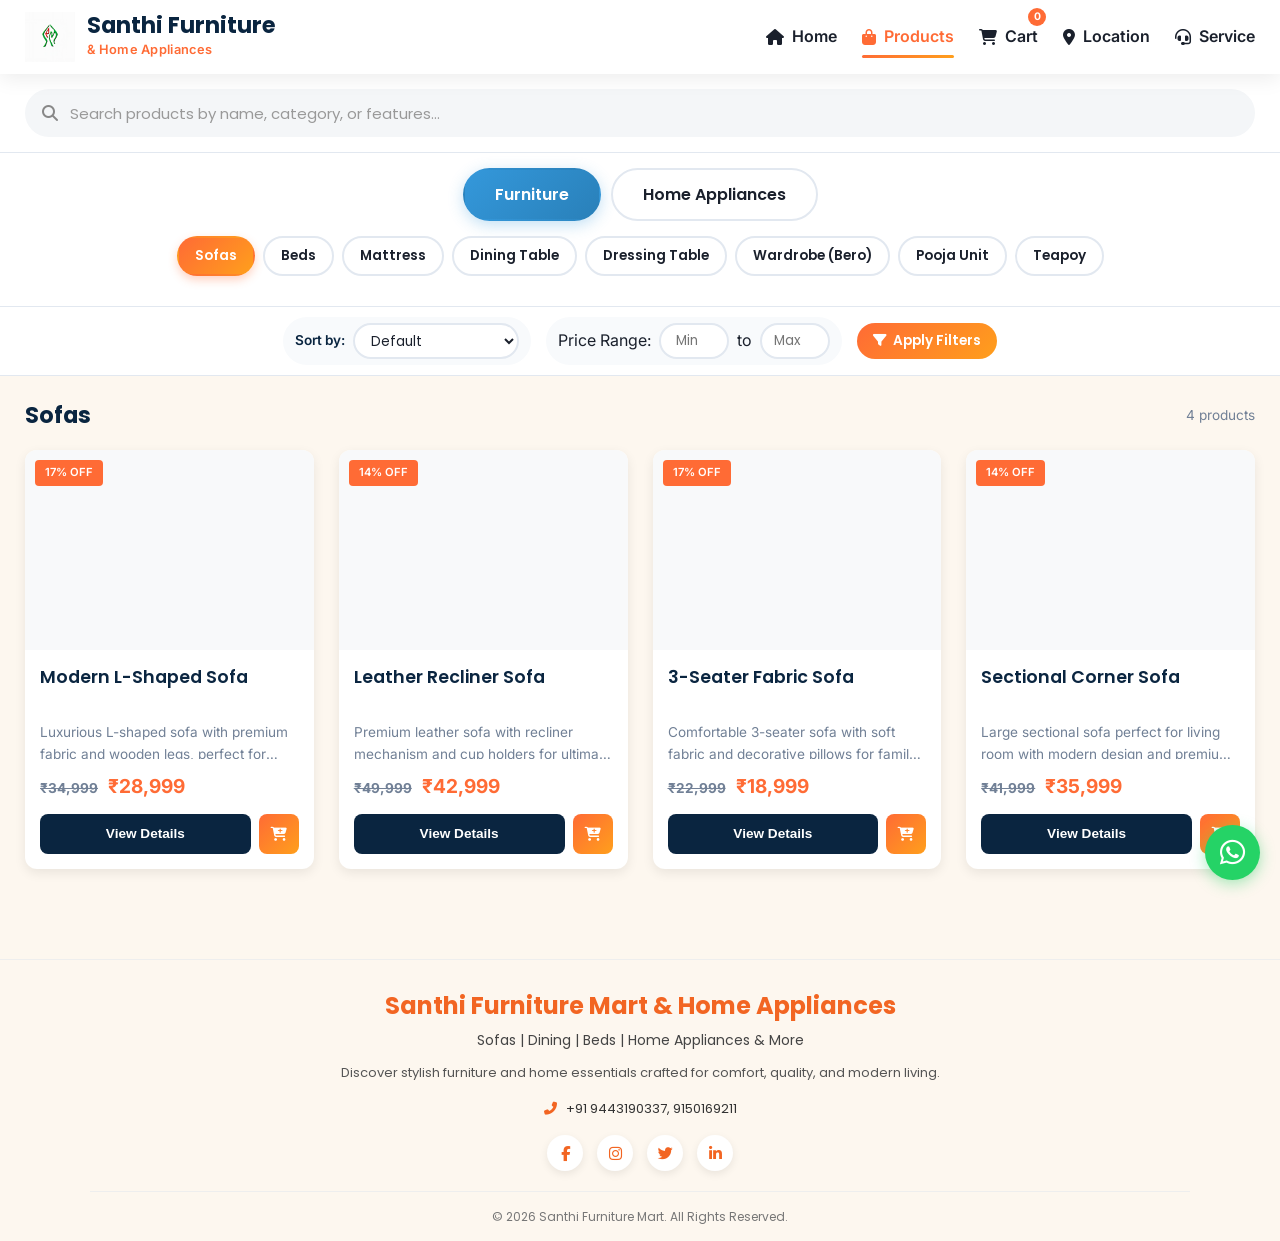
==== products.html @ c364180c "Update products.html" ====
<!DOCTYPE html>
<html lang="en">
<head>
    <meta charset="UTF-8">
    <meta name="viewport" content="width=device-width, initial-scale=1.0">
    <title>Santhi Furniture Mart & Home Appliances | Products</title>
    <link rel="stylesheet" href="https://cdnjs.cloudflare.com/ajax/libs/font-awesome/6.4.0/css/all.min.css">
    <link href="https://fonts.googleapis.com/css2?family=Poppins:wght@300;400;500;600;700;800;900&family=Inter:wght@300;400;500;600;700&display=swap" rel="stylesheet">
    <style>
        /* ===== CSS VARIABLES ===== */
        :root {
            --primary: #0a2540;
            --primary-light: #1a3a5f;
            --secondary: #ff6b35;
            --secondary-light: #ff9f1c;
            --accent: #2ecc71;
            --light: #f8fafc;
            --dark: #1a202c;
            --gray: #718096;
            --light-gray: #e2e8f0;
            --white: #ffffff;
            --shadow: 0 4px 12px rgba(0, 0, 0, 0.08);
            --shadow-lg: 0 10px 30px rgba(0, 0, 0, 0.12);
            --shadow-hover: 0 15px 35px rgba(0, 0, 0, 0.15);
            --transition: all 0.3s cubic-bezier(0.25, 0.46, 0.45, 0.94);
            --radius: 12px;
            --radius-lg: 16px;
            --gradient: linear-gradient(135deg, var(--primary) 0%, var(--primary-light) 100%);
            --gradient-secondary: linear-gradient(135deg, var(--secondary) 0%, var(--secondary-light) 100%);
            --gradient-blue: linear-gradient(135deg, #3498db 0%, #2980b9 100%);
        }

        /* ===== RESET & BASE STYLES ===== */
        * {
            margin: 0;
            padding: 0;
            box-sizing: border-box;
        }

        html {
            scroll-behavior: smooth;
        }

        body {
            font-family: 'Inter', sans-serif;
            color: var(--dark);
            line-height: 1.6;
            background-color: #fdf7ef;
            overflow-x: hidden;
        }

        h1, h2, h3, h4, h5, h6 {
            font-family: 'Poppins', sans-serif;
            font-weight: 700;
            line-height: 1.3;
        }

        a {
            text-decoration: none;
            color: inherit;
        }

        ul {
            list-style: none;
        }

        img {
            max-width: 100%;
            height: auto;
            display: block;
        }

        .container {
            width: 100%;
            max-width: 1280px;
            margin: 0 auto;
            padding: 0 15px;
        }

        .btn {
            display: inline-flex;
            align-items: center;
            justify-content: center;
            gap: 8px;
            padding: 12px 24px;
            border-radius: 50px;
            font-weight: 600;
            font-size: 0.9rem;
            transition: var(--transition);
            cursor: pointer;
            border: none;
            font-family: 'Poppins', sans-serif;
        }

        .btn-primary {
            background: var(--gradient-secondary);
            color: white;
            box-shadow: 0 4px 15px rgba(255, 107, 53, 0.3);
        }

        .btn-primary:hover {
            transform: translateY(-3px);
            box-shadow: 0 8px 20px rgba(255, 107, 53, 0.4);
        }

        .btn-small {
            padding: 8px 16px;
            font-size: 0.85rem;
        }

        /* ===== HEADER & NAVIGATION ===== */
        header {
            background: var(--white);
            box-shadow: 0 4px 20px rgba(0, 0, 0, 0.08);
            position: sticky;
            top: 0;
            z-index: 1000;
            padding: 12px 0;
        }

        .header-container {
            display: flex;
            align-items: center;
            justify-content: space-between;
        }

        /* Logo & Brand - Larger Size */
        .logo-container {
            display: flex;
            align-items: center;
            gap: 12px;
        }

        .logo-img {
            width: 50px;
            height: 50px;
            object-fit: contain;
        }

        .brand-text h1 {
            font-size: 1.4rem;
            color: var(--primary);
            margin-bottom: 2px;
            line-height: 1.1;
        }

        .brand-text p {
            font-size: 0.8rem;
            color: var(--secondary);
            font-weight: 600;
            letter-spacing: 0.3px;
        }

        /* Desktop Navigation */
        .desktop-nav {
            display: flex;
            align-items: center;
            gap: 30px;  /* Increased gap for desktop */
            width: 100%;
        }

        .nav-links {
            display: flex;
            gap: 25px;  /* Increased gap */
            margin-left: auto; /* Push nav to the right */
        }

        .nav-links a {
            font-weight: 600;
            font-size: 1rem;  /* Slightly larger */
            color: var(--dark);
            padding: 8px 0;
            position: relative;
            transition: var(--transition);
            display: flex;
            align-items: center;
            gap: 8px;
            white-space: nowrap;
        }

        .nav-links a:hover {
            color: var(--secondary);
        }

        .nav-links a.active {
            color: var(--secondary);
        }

        .nav-links a.active::after {
            content: '';
            position: absolute;
            bottom: 0;
            left: 0;
            width: 100%;
            height: 3px;
            background: var(--gradient-secondary);
            border-radius: 3px;
        }

        .cart-icon {
            position: relative;
            font-size: 1.2rem;
            color: var(--primary);
        }

        .cart-count {
            position: absolute;
            top: -8px;
            right: -8px;
            background: var(--secondary);
            color: white;
            font-size: 0.65rem;
            font-weight: 700;
            width: 18px;
            height: 18px;
            border-radius: 50%;
            display: flex;
            align-items: center;
            justify-content: center;
        }

        /* Mobile Navigation */
        .mobile-nav {
            display: none;
            align-items: center;
            justify-content: space-between;
            width: 100%;
        }

        .mobile-nav-right {
            display: flex;
            align-items: center;
            gap: 15px;
        }

        .mobile-menu-btn {
            background: none;
            border: none;
            font-size: 1.3rem;
            color: var(--primary);
            cursor: pointer;
            padding: 6px;
            border-radius: 8px;
            transition: var(--transition);
        }

        .mobile-menu-btn:hover {
            background: rgba(10, 37, 64, 0.05);
        }

        .mobile-nav-links {
            position: fixed;
            top: 0;
            right: -100%;
            width: 85%;
            max-width: 320px;
            height: 100vh;
            background: var(--white);
            padding: 20px 15px;
            box-shadow: -5px 0 30px rgba(0, 0, 0, 0.1);
            z-index: 1001;
            transition: var(--transition);
            overflow-y: auto;
            display: flex;
            flex-direction: column;
        }

        .mobile-nav-links.active {
            right: 0;
        }

        .mobile-nav-header {
            display: flex;
            align-items: center;
            justify-content: space-between;
            margin-bottom: 20px;
            padding-bottom: 15px;
            border-bottom: 1px solid var(--light-gray);
        }

        .mobile-nav-header .logo-container {
            gap: 8px;
        }

        .mobile-nav-header .logo-img {
            width: 45px;
            height: 45px;
        }

        .mobile-nav-header .brand-text h1 {
            font-size: 1.2rem;
        }

        .close-menu-btn {
            background: none;
            border: none;
            font-size: 1.6rem;
            color: var(--gray);
            cursor: pointer;
            padding: 5px;
        }

        .mobile-nav-links ul {
            display: flex;
            flex-direction: column;
            gap: 4px;
        }

        .mobile-nav-links ul li a {
            display: flex;
            align-items: center;
            gap: 10px;
            padding: 12px 14px;
            border-radius: 10px;
            font-weight: 600;
            color: var(--dark);
            transition: var(--transition);
        }

        .mobile-nav-links ul li a:hover,
        .mobile-nav-links ul li a.active {
            background: rgba(255, 107, 53, 0.1);
            color: var(--secondary);
        }

        .mobile-nav-links ul li a i {
            font-size: 1.1rem;
            width: 22px;
        }

        .mobile-cart-count {
            background: var(--secondary);
            color: white;
            font-size: 0.7rem;
            font-weight: 700;
            padding: 2px 6px;
            border-radius: 8px;
            margin-left: auto;
        }

        /* ===== SEARCH BAR SECTION ===== */
        .search-section {
            background: white;
            padding: 15px 0;
            border-bottom: 1px solid var(--light-gray);
        }

        .search-container {
            display: flex;
            flex-direction: column;
            gap: 15px;
        }

        .search-bar {
            display: flex;
            align-items: center;
            background: #f4f6f8;
            border-radius: 50px;
            padding: 0 15px;
            height: 48px;
            border: 2px solid transparent;
            transition: var(--transition);
            position: relative;
        }

        .search-bar:focus-within {
            background: #ffffff;
            border-color: #ff6b35;
            box-shadow: 0 0 0 4px rgba(255,107,53,0.08);
        }

        .search-bar i {
            color: #888;
            font-size: 16px;
            margin-right: 12px;
        }

        .search-bar input {
            border: none;
            outline: none;
            background: transparent;
            width: 100%;
            font-size: 15px;
            font-family: 'Poppins', sans-serif;
            color: var(--dark);
        }

        .search-bar input::placeholder {
            color: #999;
        }

        /* ===== CATEGORY FILTER ===== */
        .category-filter {
            padding: 15px 0;
            background: white;
            border-bottom: 1px solid var(--light-gray);
        }

        .main-category-buttons {
            display: flex;
            justify-content: center;
            gap: 10px;
            flex-wrap: wrap;
            margin-bottom: 15px;
        }

        .main-category-btn {
            padding: 12px 30px;
            border: 2px solid var(--light-gray);
            background: white;
            border-radius: 50px;
            font-weight: 600;
            color: var(--dark);
            cursor: pointer;
            transition: var(--transition);
            font-family: 'Poppins', sans-serif;
            font-size: 1rem;
        }

        .main-category-btn:hover {
            border-color: var(--secondary);
            color: var(--secondary);
        }

        .main-category-btn.active {
            background: var(--gradient-blue);
            border-color: transparent;
            color: white;
            box-shadow: 0 4px 15px rgba(52, 152, 219, 0.3);
        }

        .subcategory-buttons {
            display: flex;
            justify-content: center;
            gap: 8px;
            flex-wrap: wrap;
            margin-bottom: 15px;
        }

        .subcategory-btn {
            padding: 8px 16px;
            border: 2px solid var(--light-gray);
            background: white;
            border-radius: 50px;
            font-weight: 600;
            color: var(--dark);
            cursor: pointer;
            transition: var(--transition);
            font-family: 'Poppins', sans-serif;
            font-size: 0.85rem;
        }

        .subcategory-btn:hover {
            border-color: var(--secondary);
            color: var(--secondary);
        }

        .subcategory-btn.active {
            background: var(--gradient-secondary);
            border-color: transparent;
            color: white;
            box-shadow: 0 4px 10px rgba(255, 107, 53, 0.3);
        }

        /* ===== FILTERS SECTION ===== */
        .filters-section {
            background: white;
            padding: 10px 0;
            border-bottom: 1px solid var(--light-gray);
        }

        .filters-container {
            display: flex;
            flex-direction: column;
            gap: 10px;
        }

        .filters-row {
            display: flex;
            gap: 15px;
            align-items: center;
            justify-content: center;
            flex-wrap: wrap;
        }

        .filter-group {
            display: flex;
            align-items: center;
            gap: 8px;
            padding: 6px 12px;
            background: #f8fafc;
            border-radius: 50px;
        }

        .filter-group label {
            font-size: 0.85rem;
            font-weight: 600;
            color: var(--primary);
            white-space: nowrap;
        }

        .filter-select {
            padding: 6px 12px;
            border: 2px solid var(--light-gray);
            border-radius: 50px;
            background: white;
            font-family: 'Poppins', sans-serif;
            font-size: 0.85rem;
            color: var(--dark);
            cursor: pointer;
            transition: var(--transition);
            outline: none;
            min-width: 120px;
            height: 36px;
        }

        .filter-select:focus {
            border-color: var(--secondary);
        }

        .price-filter {
            display: flex;
            align-items: center;
            gap: 8px;
            padding: 6px 12px;
            background: #f8fafc;
            border-radius: 50px;
        }

        .price-input {
            width: 70px;
            padding: 6px 10px;
            border: 2px solid var(--light-gray);
            border-radius: 50px;
            font-family: 'Poppins', sans-serif;
            font-size: 0.85rem;
            text-align: center;
            transition: var(--transition);
            height: 36px;
        }

        .price-input:focus {
            border-color: var(--secondary);
            outline: none;
        }

        .filter-btn {
            padding: 8px 16px;
            background: var(--gradient-secondary);
            color: white;
            border: none;
            border-radius: 50px;
            font-weight: 600;
            cursor: pointer;
            transition: var(--transition);
            font-family: 'Poppins', sans-serif;
            font-size: 0.85rem;
            min-width: 110px;
            height: 36px;
            display: flex;
            align-items: center;
            justify-content: center;
            gap: 6px;
        }

        .filter-btn:hover {
            transform: translateY(-2px);
            box-shadow: 0 4px 10px rgba(255, 107, 53, 0.3);
        }

        /* ===== PRODUCTS GRID ===== */
        .products-section {
            padding: 25px 0 50px;
            min-height: 500px;
        }

        .products-header {
            display: flex;
            justify-content: space-between;
            align-items: center;
            margin-bottom: 20px;
            flex-wrap: wrap;
            gap: 15px;
        }

        .products-header h2 {
            font-size: 1.4rem;
            color: var(--primary);
            margin: 0;
        }

        .products-count {
            color: var(--gray);
            font-size: 0.85rem;
        }

        .products-grid {
            display: grid;
            grid-template-columns: repeat(auto-fill, minmax(250px, 1fr));
            gap: 20px;
            margin-bottom: 40px;
        }

        .product-card {
            background: white;
            border-radius: var(--radius);
            overflow: hidden;
            box-shadow: var(--shadow);
            transition: var(--transition);
            height: 100%;
            display: flex;
            flex-direction: column;
            cursor: pointer;
        }

        .product-card:hover {
            transform: translateY(-5px);
            box-shadow: var(--shadow-hover);
        }

        .product-image {
            height: 180px;
            overflow: hidden;
            position: relative;
            background: #f8f9fa;
            display: flex;
            align-items: center;
            justify-content: center;
            padding: 15px;
        }

        .product-image img {
            width: 100%;
            height: 100%;
            object-fit: contain;
            transition: transform 0.3s ease;
        }

        .product-card:hover .product-image img {
            transform: scale(1.05);
        }

        .product-badge {
            position: absolute;
            top: 10px;
            left: 10px;
            background: var(--secondary);
            color: white;
            padding: 4px 10px;
            border-radius: 4px;
            font-size: 0.7rem;
            font-weight: 600;
            z-index: 1;
        }

        .product-content {
            padding: 15px;
            flex-grow: 1;
            display: flex;
            flex-direction: column;
        }

        .product-title {
            font-size: 1rem;
            font-weight: 600;
            color: var(--primary);
            margin-bottom: 8px;
            line-height: 1.4;
            height: 2.8em;
            overflow: hidden;
            display: -webkit-box;
            -webkit-line-clamp: 2;
            -webkit-box-orient: vertical;
        }

        .product-description {
            font-size: 0.85rem;
            color: var(--gray);
            margin-bottom: 12px;
            flex-grow: 1;
            height: 2.7em;
            overflow: hidden;
            display: -webkit-box;
            -webkit-line-clamp: 2;
            -webkit-box-orient: vertical;
        }

        .product-price {
            font-size: 1.1rem;
            font-weight: 700;
            color: var(--secondary);
            margin-bottom: 12px;
        }

        .product-price .original-price {
            font-size: 0.85rem;
            color: var(--gray);
            text-decoration: line-through;
            margin-right: 6px;
        }

        .product-actions {
            display: flex;
            gap: 8px;
            margin-top: auto;
        }

        .btn-view {
            flex: 1;
            background: var(--primary);
            color: white;
            border: none;
            padding: 8px;
            border-radius: 8px;
            font-weight: 600;
            cursor: pointer;
            transition: var(--transition);
            font-size: 0.85rem;
        }

        .btn-view:hover {
            background: var(--primary-light);
        }

        .btn-cart {
            width: 40px;
            height: 40px;
            background: var(--gradient-secondary);
            color: white;
            border: none;
            border-radius: 8px;
            cursor: pointer;
            transition: var(--transition);
            display: flex;
            align-items: center;
            justify-content: center;
            font-size: 0.9rem;
        }

        .btn-cart:hover {
            transform: scale(1.1);
        }

        /* ===== FULL PAGE MODALS ===== */
        .full-page-modal {
            display: none;
            position: fixed;
            top: 0;
            left: 0;
            width: 100%;
            height: 100%;
            background-color: white;
            z-index: 2000;
            overflow-y: auto;
            animation: slideIn 0.3s ease;
        }

        @keyframes slideIn {
            from { transform: translateY(100%); opacity: 0; }
            to { transform: translateY(0); opacity: 1; }
        }

        .modal-content {
            padding: 20px;
            max-width: 1200px;
            margin: 0 auto;
            position: relative;
        }

        .modal-close-btn {
            position: absolute;
            top: 20px;
            right: 20px;
            background: none;
            border: none;
            color: var(--gray);
            font-size: 2rem;
            cursor: pointer;
            transition: var(--transition);
            z-index: 100;
            width: 40px;
            height: 40px;
            display: flex;
            align-items: center;
            justify-content: center;
            border-radius: 50%;
        }

        .modal-close-btn:hover {
            background: rgba(0, 0, 0, 0.05);
            color: var(--dark);
        }

        /* Product Detail Full Page */
        .product-detail-full {
            display: flex;
            flex-direction: column;
            gap: 25px;
            padding-top: 40px;
        }

        @media (min-width: 768px) {
            .product-detail-full {
                flex-direction: row;
                padding-top: 20px;
            }
        }

        .product-detail-image {
            flex: 1;
            background: #f8f9fa;
            border-radius: var(--radius);
            overflow: hidden;
            display: flex;
            align-items: center;
            justify-content: center;
            padding: 25px;
            min-height: 350px;
        }

        .product-detail-image img {
            max-width: 100%;
            max-height: 400px;
            object-fit: contain;
        }

        .product-detail-info {
            flex: 1;
            padding: 20px;
        }

        .product-detail-title {
            font-size: 1.8rem;
            color: var(--primary);
            margin-bottom: 15px;
        }

        .product-detail-price {
            font-size: 1.6rem;
            color: var(--secondary);
            font-weight: 700;
            margin-bottom: 20px;
        }

        .product-detail-description {
            color: var(--gray);
            margin-bottom: 20px;
            line-height: 1.7;
            font-size: 1rem;
        }

        .product-specs {
            margin-bottom: 20px;
        }

        .product-specs h4 {
            font-size: 1.2rem;
            color: var(--primary);
            margin-bottom: 12px;
        }

        .spec-grid {
            display: grid;
            grid-template-columns: repeat(2, 1fr);
            gap: 12px;
        }

        .spec-item {
            display: flex;
            justify-content: space-between;
            padding: 10px 0;
            border-bottom: 1px solid var(--light-gray);
        }

        .spec-label {
            color: var(--gray);
            font-weight: 500;
            font-size: 0.9rem;
        }

        .spec-value {
            color: var(--dark);
            font-weight: 600;
            font-size: 0.9rem;
        }

        .product-features {
            margin-bottom: 20px;
        }

        .product-features h4 {
            font-size: 1.2rem;
            color: var(--primary);
            margin-bottom: 12px;
        }

        .product-features ul {
            list-style: none;
            padding-left: 0;
        }

        .product-features li {
            margin-bottom: 8px;
            padding-left: 22px;
            position: relative;
            color: var(--gray);
            font-size: 0.9rem;
        }

        .product-features li:before {
            content: '✓';
            position: absolute;
            left: 0;
            color: var(--secondary);
            font-weight: bold;
        }

        .detail-actions {
            display: flex;
            gap: 12px;
            flex-wrap: wrap;
            margin-top: 25px;
            padding-top: 20px;
            border-top: 2px solid var(--light-gray);
        }

        .btn-whatsapp {
            flex: 1;
            min-width: 180px;
            background: #25D366;
            color: white;
            padding: 14px 25px;
            border: none;
            border-radius: var(--radius);
            font-weight: 600;
            cursor: pointer;
            transition: var(--transition);
            display: flex;
            align-items: center;
            gap: 10px;
            justify-content: center;
            font-size: 1rem;
        }

        .btn-whatsapp:hover {
            background: #128C7E;
            transform: translateY(-2px);
        }

        .btn-add-to-cart {
            flex: 1;
            min-width: 180px;
            background: var(--gradient-secondary);
            color: white;
            padding: 14px 25px;
            border: none;
            border-radius: var(--radius);
            font-weight: 600;
            cursor: pointer;
            transition: var(--transition);
            display: flex;
            align-items: center;
            gap: 10px;
            justify-content: center;
            font-size: 1rem;
        }

        .btn-add-to-cart:hover {
            transform: translateY(-2px);
            box-shadow: 0 5px 15px rgba(255, 107, 53, 0.3);
        }

        /* ===== CART FULL PAGE ===== */
        .cart-full {
            max-width: 1200px;
            margin: 0 auto;
            padding-top: 40px;
        }

        .cart-header {
            margin-bottom: 25px;
        }

        .cart-header h3 {
            font-size: 1.8rem;
            color: var(--primary);
            margin-bottom: 8px;
        }

        .cart-header p {
            color: var(--gray);
            font-size: 0.9rem;
        }

        .cart-items-grid {
            display: grid;
            grid-template-columns: repeat(auto-fill, minmax(280px, 1fr));
            gap: 20px;
            margin-bottom: 30px;
        }

        .cart-item-full {
            display: flex;
            flex-direction: column;
            padding: 15px;
            background: white;
            border-radius: var(--radius);
            box-shadow: var(--shadow);
            align-items: center;
            text-align: center;
            height: 100%;
        }

        .cart-item-image {
            width: 100%;
            height: 180px;
            background: #f8f9fa;
            border-radius: var(--radius);
            overflow: hidden;
            display: flex;
            align-items: center;
            justify-content: center;
            padding: 15px;
            margin-bottom: 15px;
        }

        .cart-item-image img {
            max-width: 100%;
            max-height: 100%;
            object-fit: contain;
        }

        .cart-item-details {
            display: flex;
            flex-direction: column;
            gap: 10px;
            width: 100%;
            flex-grow: 1;
        }

        .cart-item-title {
            font-size: 1.1rem;
            font-weight: 600;
            color: var(--primary);
            margin: 0;
            line-height: 1.3;
        }

        .cart-item-price {
            font-size: 1.2rem;
            color: var(--secondary);
            font-weight: 700;
        }

        .cart-item-quantity {
            display: flex;
            align-items: center;
            justify-content: center;
            gap: 12px;
            margin: 15px 0;
        }

        .quantity-btn {
            width: 36px;
            height: 36px;
            background: var(--light-gray);
            border: none;
            border-radius: 6px;
            cursor: pointer;
            display: flex;
            align-items: center;
            justify-content: center;
            font-weight: 600;
            font-size: 1rem;
            transition: var(--transition);
        }

        .quantity-btn:hover {
            background: var(--gray);
            color: white;
        }

        .cart-item-quantity span {
            min-width: 40px;
            text-align: center;
            font-weight: 600;
            font-size: 1.1rem;
        }

        .cart-item-actions {
            display: flex;
            justify-content: space-between;
            align-items: center;
            width: 100%;
            margin-top: auto;
        }

        .cart-item-total {
            font-size: 1.2rem;
            font-weight: 700;
            color: var(--primary);
        }

        .cart-item-remove {
            background: none;
            border: none;
            color: #e53e3e;
            cursor: pointer;
            padding: 8px;
            font-size: 1.2rem;
            transition: var(--transition);
            width: 40px;
            height: 40px;
            display: flex;
            align-items: center;
            justify-content: center;
            border-radius: 50%;
        }

        .cart-item-remove:hover {
            background: rgba(229, 62, 62, 0.1);
        }

        .cart-summary {
            background: white;
            padding: 20px;
            border-radius: var(--radius);
            box-shadow: var(--shadow);
            margin-top: 25px;
        }

        .summary-row {
            display: flex;
            justify-content: space-between;
            align-items: center;
            margin-bottom: 10px;
            padding-bottom: 10px;
            border-bottom: 1px solid var(--light-gray);
        }

        .summary-row:last-child {
            border-bottom: none;
            margin-bottom: 0;
            padding-bottom: 0;
        }

        .summary-label {
            color: var(--gray);
            font-size: 0.9rem;
        }

        .summary-value {
            font-weight: 600;
            color: var(--dark);
            font-size: 0.9rem;
        }

        .cart-total {
            font-size: 1.3rem;
            color: var(--secondary);
            font-weight: 700;
        }

        .cart-actions {
            display: flex;
            gap: 12px;
            margin-top: 20px;
        }

        .btn-clear-cart {
            flex: 1;
            background: transparent;
            color: #e53e3e;
            border: 2px solid #e53e3e;
            padding: 12px;
            border-radius: var(--radius);
            font-weight: 600;
            cursor: pointer;
            transition: var(--transition);
            font-size: 0.9rem;
            height: 46px;
            display: flex;
            align-items: center;
            justify-content: center;
            gap: 6px;
        }

        .btn-clear-cart:hover {
            background: #e53e3e;
            color: white;
        }

        .btn-checkout {
            flex: 2;
            background: var(--gradient-secondary);
            color: white;
            border: none;
            padding: 12px;
            border-radius: var(--radius);
            font-weight: 600;
            cursor: pointer;
            transition: var(--transition);
            font-size: 0.9rem;
            height: 46px;
            display: flex;
            align-items: center;
            justify-content: center;
            gap: 6px;
        }

        .btn-checkout:hover {
            transform: translateY(-2px);
            box-shadow: 0 5px 15px rgba(255, 107, 53, 0.3);
        }

        .empty-cart {
            text-align: center;
            padding: 60px 20px;
            color: var(--gray);
        }

        .empty-cart i {
            font-size: 4rem;
            color: var(--light-gray);
            margin-bottom: 15px;
        }

        .empty-cart h3 {
            font-size: 1.5rem;
            color: var(--primary);
            margin-bottom: 8px;
        }

        .empty-cart p {
            font-size: 1rem;
            margin-bottom: 25px;
        }

        /* ===== SEARCH RESULTS ===== */
        .search-results {
            position: absolute;
            top: 100%;
            left: 0;
            right: 0;
            background: white;
            border-radius: var(--radius);
            box-shadow: var(--shadow-lg);
            max-height: 350px;
            overflow-y: auto;
            display: none;
            z-index: 1000;
            margin-top: 8px;
        }

        .search-results.active {
            display: block;
        }

        .search-result-item {
            display: flex;
            align-items: center;
            gap: 12px;
            padding: 12px;
            border-bottom: 1px solid var(--light-gray);
            cursor: pointer;
            transition: var(--transition);
        }

        .search-result-item:hover {
            background: var(--light);
        }

        .search-result-item img {
            width: 45px;
            height: 45px;
            object-fit: contain;
            background: #f8f9fa;
            border-radius: 6px;
            padding: 5px;
        }

        .search-result-info h4 {
            font-size: 0.9rem;
            color: var(--primary);
            margin-bottom: 4px;
        }

        .search-result-info p {
            font-size: 0.8rem;
            color: var(--secondary);
            font-weight: 600;
        }

        .no-results {
            padding: 15px;
            text-align: center;
            color: var(--gray);
        }

        /* ===== WHATSAPP BUTTON ===== */
        .whatsapp-chat {
            position: fixed;
            bottom: 20px;
            right: 20px;
            z-index: 999;
        }

        .whatsapp-btn {
            width: 55px;
            height: 55px;
            background-color: #25D366;
            border-radius: 50%;
            display: flex;
            align-items: center;
            justify-content: center;
            color: white;
            font-size: 1.8rem;
            box-shadow: 0 4px 15px rgba(37, 211, 102, 0.4);
            transition: var(--transition);
            text-decoration: none;
            animation: pulse 2s infinite;
        }

        .whatsapp-btn:hover {
            transform: scale(1.1);
            box-shadow: 0 6px 20px rgba(37, 211, 102, 0.6);
        }

        @keyframes pulse {
            0% { box-shadow: 0 0 0 0 rgba(37, 211, 102, 0.7); }
            70% { box-shadow: 0 0 0 10px rgba(37, 211, 102, 0); }
            100% { box-shadow: 0 0 0 0 rgba(37, 211, 102, 0); }
        }

        /* ===== FOOTER ===== */
        .main-footer {
            background: #fdf7ef;
            padding: 30px 15px 15px;
            font-family: 'Poppins', sans-serif;
            color: #222;
            border-top: 1px solid #eee;
        }

        .footer-container {
            max-width: 1100px;
            margin: auto;
            text-align: center;
        }

        .footer-logo {
            font-size: 24px;
            font-weight: 700;
            color: #f26522;
            margin-bottom: 8px;
        }

        .footer-tagline {
            font-size: 14px;
            color: #444;
            margin-bottom: 12px;
        }

        .footer-description {
            font-size: 13px;
            color: #555;
            max-width: 600px;
            margin: 0 auto 15px;
            line-height: 1.6;
        }

        .footer-contact p {
            font-size: 13px;
            margin: 4px 0;
            color: #333;
        }

        .footer-contact i {
            color: #f26522;
            margin-right: 6px;
        }

        .footer-socials {
            margin: 15px 0 20px;
        }

        .footer-socials a {
            display: inline-flex;
            justify-content: center;
            align-items: center;
            width: 36px;
            height: 36px;
            margin: 0 5px;
            border-radius: 50%;
            background: #fff;
            color: #f26522;
            font-size: 15px;
            box-shadow: 0 3px 8px rgba(0,0,0,0.08);
            transition: var(--transition);
        }

        .footer-socials a:hover {
            background: #f26522;
            color: #fff;
            transform: translateY(-3px);
        }

        .footer-bottom {
            margin-top: 20px;
            padding-top: 15px;
            border-top: 1px solid #eee;
            font-size: 12px;
            color: #777;
        }

        /* ===== LOADING STATE ===== */
        .loading {
            text-align: center;
            padding: 30px;
            color: var(--gray);
        }

        .loading-spinner {
            border: 3px solid #f3f3f3;
            border-top: 3px solid var(--secondary);
            border-radius: 50%;
            width: 35px;
            height: 35px;
            animation: spin 1s linear infinite;
            margin: 0 auto 15px;
        }

        @keyframes spin {
            0% { transform: rotate(0deg); }
            100% { transform: rotate(360deg); }
        }

        /* ===== DESKTOP ENHANCEMENTS (≥1024px) ===== */
        @media (min-width: 1024px) {
            .container {
                padding: 0 25px;
            }

            /* Larger product cards */
            .products-grid {
                grid-template-columns: repeat(4, 1fr);
                gap: 25px;
            }

            .product-image {
                height: 200px;
            }

            .product-title {
                font-size: 1.1rem;
                height: 2.8em;
            }

            .product-price {
                font-size: 1.2rem;
            }

            /* Cart modal improvements */
            .cart-items-grid {
                grid-template-columns: repeat(4, 1fr);  /* Changed from 3 to 4 columns */
                gap: 25px;
            }

            .cart-summary {
                max-width: 900px;
                margin-left: auto;
                margin-right: auto;
                padding: 25px 30px;
            }

            .summary-label, .summary-value {
                font-size: 1rem;
            }

            .cart-total {
                font-size: 1.5rem;
            }

            /* Product detail modal */
            .product-detail-full {
                gap: 40px;
            }

            .product-detail-image {
                min-height: 450px;
                padding: 30px;
            }

            .product-detail-image img {
                max-height: 500px;
            }

            .product-detail-info {
                padding: 30px;
            }

            .product-detail-title {
                font-size: 2.2rem;
            }

            .product-detail-price {
                font-size: 2rem;
            }
        }

        /* ===== RESPONSIVE DESIGN (keep mobile unchanged) ===== */
        @media (max-width: 768px) {
            .desktop-nav {
                display: none;
            }
            
            .mobile-nav {
                display: flex;
            }
            
            .filters-container {
                gap: 12px;
            }
            
            .filters-row {
                flex-direction: column;
                align-items: stretch;
                gap: 12px;
            }
            
            .filter-group, .price-filter {
                justify-content: space-between;
                padding: 8px 15px;
            }
            
            .main-category-buttons {
                gap: 10px;
            }
            
            .main-category-btn {
                padding: 10px 20px;
                font-size: 0.9rem;
            }
            
            .subcategory-buttons {
                gap: 6px;
            }
            
            .subcategory-btn {
                padding: 6px 12px;
                font-size: 0.8rem;
            }
            
            .products-grid {
                grid-template-columns: repeat(2, 1fr);
                gap: 12px;
            }
            
            .product-image {
                height: 140px;
            }
            
            .product-content {
                padding: 12px;
            }
            
            .product-title {
                font-size: 0.9rem;
            }
            
            .product-price {
                font-size: 1rem;
            }
            
            .product-detail-full {
                flex-direction: column;
            }
            
            .product-detail-image {
                min-height: 250px;
                padding: 15px;
            }
            
            .product-detail-title {
                font-size: 1.5rem;
            }
            
            .product-detail-price {
                font-size: 1.3rem;
            }
            
            .detail-actions {
                flex-direction: column;
            }
            
            .btn-whatsapp, .btn-add-to-cart {
                width: 100%;
                min-width: auto;
            }
            
            .cart-actions {
                flex-direction: column;
            }
            
            .btn-clear-cart, .btn-checkout {
                width: 100%;
                height: 44px;
                font-size: 0.85rem;
            }
            
            .whatsapp-btn {
                width: 45px;
                height: 45px;
                font-size: 1.5rem;
                bottom: 15px;
                right: 15px;
            }
            
            .spec-grid {
                grid-template-columns: 1fr;
            }
            
            .filter-btn {
                width: 100%;
                padding: 10px;
                font-size: 0.85rem;
                height: 40px;
            }
            
            .filter-select, .price-input {
                width: 100%;
            }
            
            .price-input {
                width: 70px;
            }
        }

        @media (max-width: 480px) {
            .products-grid {
                grid-template-columns: repeat(2, 1fr);
                gap: 10px;
            }
            
            .product-image {
                height: 120px;
            }
            
            .product-content {
                padding: 10px;
            }
            
            .product-title {
                font-size: 0.85rem;
            }
            
            .product-description {
                font-size: 0.8rem;
            }
            
            .product-price {
                font-size: 0.9rem;
            }
            
            .search-bar {
                height: 45px;
                padding: 0 12px;
            }
            
            .filter-select {
                min-width: auto;
            }
            
            .price-input {
                width: 65px;
            }
            
            .whatsapp-btn {
                width: 40px;
                height: 40px;
                font-size: 1.3rem;
                bottom: 12px;
                right: 12px;
            }
            
            .main-footer {
                padding: 25px 10px 12px;
            }
            
            .footer-logo {
                font-size: 20px;
            }
            
            .footer-tagline {
                font-size: 13px;
            }
            
            .footer-description {
                font-size: 12px;
            }
            
            .cart-items-grid {
                grid-template-columns: repeat(2, 1fr);
            }
            
            .cart-item-image {
                height: 150px;
            }
            
            .cart-item-title {
                font-size: 1rem;
            }
            
            .cart-item-price {
                font-size: 1.1rem;
            }
            
            .cart-summary {
                padding: 15px;
            }
            
            .summary-label, .summary-value {
                font-size: 0.85rem;
            }
            
            .cart-total {
                font-size: 1.1rem;
            }
            
            .btn-clear-cart, .btn-checkout {
                height: 42px;
                font-size: 0.8rem;
            }
        }

        @media (max-width: 360px) {
            .products-grid {
                grid-template-columns: 1fr;
            }
            
            .main-category-buttons {
                flex-direction: column;
                align-items: stretch;
            }
            
            .main-category-btn {
                width: 100%;
                text-align: center;
            }
            
            .subcategory-buttons {
                flex-direction: column;
                align-items: stretch;
            }
            
            .subcategory-btn {
                width: 100%;
                text-align: center;
            }
            
            .cart-items-grid {
                grid-template-columns: 1fr;
            }
        }
    </style>
</head>
<body>
    <!-- Main Header -->
    <header>
        <div class="container">
            <!-- Desktop Navigation -->
            <div class="desktop-nav">
                <!-- Logo -->
                <div class="logo-container">
                    <img src="images/logo.png" alt="Santhi Furniture Logo" class="logo-img">
                    <div class="brand-text">
                        <h1>Santhi Furniture</h1>
                        <p>& Home Appliances</p>
                    </div>
                </div>

                <!-- Navigation -->
                <nav class="nav-links">
                    <a href="index.html"><i class="fas fa-home"></i> Home</a>
                    <a href="#" class="active"><i class="fas fa-shopping-bag"></i> Products</a>
                    <a href="#" id="cartIcon"><i class="fas fa-shopping-cart"></i> Cart <span class="cart-count" id="cartCount">0</span></a>
                    <a href="index.html#location"><i class="fas fa-map-marker-alt"></i> Location</a>
                    <a href="#" class="customer-service-link"><i class="fas fa-headset"></i> Service</a>
                </nav>
            </div>

            <!-- Mobile Navigation -->
            <div class="mobile-nav">
                <div class="logo-container">
                    <img src="images/logo.png" alt="Santhi Furniture Logo" class="logo-img">
                    <div class="brand-text">
                        <h1>Santhi Furniture</h1>
                        <p>& Home Appliances</p>
                    </div>
                </div>
                
                <div class="mobile-nav-right">
                    <a href="#" id="mobileCartIcon" class="cart-icon">
                        <i class="fas fa-shopping-cart"></i>
                        <span class="cart-count" id="mobileCartCount">0</span>
                    </a>
                    <button class="mobile-menu-btn" id="mobileMenuBtn">
                        <i class="fas fa-bars"></i>
                    </button>
                </div>

                <!-- Mobile Menu -->
                <div class="mobile-nav-links" id="mobileNavLinks">
                    <div class="mobile-nav-header">
                        <div class="logo-container">
                            <img src="images/logo.png" alt="Santhi Furniture Logo" class="logo-img">
                            <div class="brand-text">
                                <h1>Santhi Furniture</h1>
                                <p>& Home Appliances</p>
                            </div>
                        </div>
                        <button class="close-menu-btn" id="closeMenuBtn">
                            <i class="fas fa-times"></i>
                        </button>
                    </div>

                    <ul>
                        <li><a href="index.html"><i class="fas fa-home"></i> Home</a></li>
                        <li><a href="#" class="active"><i class="fas fa-shopping-bag"></i> Products</a></li>
                        <li><a href="#" id="mobileCartLink"><i class="fas fa-shopping-cart"></i> Cart <span class="mobile-cart-count" id="mobileCartCount2">0</span></a></li>
                        <li><a href="index.html#location"><i class="fas fa-map-marker-alt"></i> Location</a></li>
                        <li><a href="#" class="customer-service-link" data-service="contact"><i class="fas fa-headset"></i> Customer Service</a></li>
                        <li><a href="#" class="customer-service-link" data-service="warranty"><i class="fas fa-shield-alt"></i> Warranty</a></li>
                        <li><a href="#" class="customer-service-link" data-service="get-work"><i class="fas fa-briefcase"></i> Get Work</a></li>
                    </ul>
                </div>
            </div>
        </div>
    </header>

    <!-- Search Section -->
    <section class="search-section">
        <div class="container">
            <div class="search-container">
                <div class="search-bar">
                    <i class="fas fa-search"></i>
                    <input type="text" id="siteSearch" placeholder="Search products by name, category, or features...">
                    <div class="search-results" id="searchResults"></div>
                </div>
            </div>
        </div>
    </section>

    <!-- Category Filter -->
    <section class="category-filter">
        <div class="container">
            <div class="main-category-buttons">
                <button class="main-category-btn active" data-category="furniture">Furniture</button>
                <button class="main-category-btn" data-category="appliances">Home Appliances</button>
            </div>
            <div class="subcategory-buttons" id="subcategoryButtons">
                <!-- Subcategory buttons will be loaded here -->
            </div>
        </div>
    </section>

    <!-- Filters Section -->
    <section class="filters-section">
        <div class="container">
            <div class="filters-container">
                <div class="filters-row">
                    <div class="filter-group">
                        <label for="sortSelect">Sort by:</label>
                        <select id="sortSelect" class="filter-select">
                            <option value="default">Default</option>
                            <option value="price-low-high">Price: Low to High</option>
                            <option value="price-high-low">Price: High to Low</option>
                            <option value="name-a-z">Name: A to Z</option>
                            <option value="name-z-a">Name: Z to A</option>
                        </select>
                    </div>
                    
                    <div class="price-filter">
                        <label>Price Range:</label>
                        <input type="number" id="minPrice" class="price-input" placeholder="Min" min="0">
                        <span>to</span>
                        <input type="number" id="maxPrice" class="price-input" placeholder="Max" min="0">
                    </div>
                    
                    <button class="filter-btn" id="applyFiltersBtn">
                        <i class="fas fa-filter"></i> Apply Filters
                    </button>
                </div>
            </div>
        </div>
    </section>

    <!-- Products Section -->
    <main class="products-section">
        <div class="container">
            <div class="products-header">
                <h2 id="currentCategoryTitle">All Products</h2>
                <div class="products-count" id="productsCount">0 products</div>
            </div>
            
            <div class="products-grid" id="productsGrid">
                <!-- Products will be loaded here -->
            </div>
            
            <div class="loading" id="loading" style="display: none;">
                <div class="loading-spinner"></div>
                <p>Loading products...</p>
            </div>
        </div>
    </main>

    <!-- WhatsApp Chat -->
    <div class="whatsapp-chat">
        <a href="https://wa.me/919443190337" class="whatsapp-btn" target="_blank" aria-label="Chat on WhatsApp">
            <i class="fab fa-whatsapp"></i>
        </a>
    </div>

    <!-- Footer -->
    <footer class="main-footer">
        <div class="footer-container">
            <div class="footer-brand">
                <h2 class="footer-logo">Santhi Furniture Mart & Home Appliances</h2>
                <p class="footer-tagline">
                    Sofas | Dining | Beds | Home Appliances & More
                </p>
                <p class="footer-description">
                    Discover stylish furniture and home essentials crafted for comfort, quality, and modern living.
                </p>
                <div class="footer-contact">
                    <p><i class="fas fa-phone-alt"></i> +91 9443190337, 9150169211</p>
                </div>
                <div class="footer-socials">
                    <a href="#"><i class="fab fa-facebook-f"></i></a>
                    <a href="#"><i class="fab fa-instagram"></i></a>
                    <a href="#"><i class="fab fa-twitter"></i></a>
                    <a href="#"><i class="fab fa-linkedin-in"></i></a>
                </div>
            </div>
            <div class="footer-bottom">
                <p>© 2026 Santhi Furniture Mart. All Rights Reserved.</p>
            </div>
        </div>
    </footer>

    <!-- Product Detail Full Page Modal -->
    <div class="full-page-modal" id="productModal">
        <div class="modal-content">
            <button class="modal-close-btn" id="closeProductModal">&times;</button>
            <div class="product-detail-full" id="productDetailContent">
                <!-- Product details will be loaded here -->
            </div>
        </div>
    </div>

    <!-- Cart Full Page Modal -->
    <div class="full-page-modal" id="cartModal">
        <div class="modal-content">
            <button class="modal-close-btn" id="closeCartModal">&times;</button>
            <div class="cart-full" id="cartFullContent">
                <!-- Cart content will be loaded here -->
            </div>
        </div>
    </div>

    <!-- Customer Service Modal -->
    <div class="full-page-modal" id="serviceModal">
        <div class="modal-content">
            <button class="modal-close-btn" id="closeServiceModal">&times;</button>
            <div id="modalBody">
                <!-- Content will be loaded here dynamically -->
            </div>
        </div>
    </div>

    <script>
        // State Management
        let cart = JSON.parse(localStorage.getItem('cart')) || [];
        let currentProduct = null;
        let productsData = null;
        let currentMainCategory = 'furniture';
        let currentSubcategory = 'sofas';
        let currentFilters = {
            sortBy: 'default',
            minPrice: null,
            maxPrice: null
        };

        // Subcategory mapping
        const subcategoryMapping = {
            furniture: {
                'sofas': 'Sofas',
                'beds': 'Beds', 
                'mattress': 'Mattress',
                'dining': 'Dining Table',
                'dressing': 'Dressing Table',
                'wardrobe': 'Wardrobe (Bero)',
                'pooja': 'Pooja Unit',
                'teapoy': 'Teapoy'
            },
            appliances: {
                'tv': 'TV',
                'washing': 'Washing Machine',
                'refrigerator': 'Refrigerator',
                'other': 'Other Home Appliances'
            }
        };

        // DOM Elements
        const mainCategoryBtns = document.querySelectorAll('.main-category-btn');
        const subcategoryButtons = document.getElementById('subcategoryButtons');
        const productsGrid = document.getElementById('productsGrid');
        const currentCategoryTitle = document.getElementById('currentCategoryTitle');
        const productsCount = document.getElementById('productsCount');
        const loading = document.getElementById('loading');
        const searchInput = document.getElementById('siteSearch');
        const searchResults = document.getElementById('searchResults');
        const sortSelect = document.getElementById('sortSelect');
        const minPriceInput = document.getElementById('minPrice');
        const maxPriceInput = document.getElementById('maxPrice');
        const applyFiltersBtn = document.getElementById('applyFiltersBtn');
        const cartIcon = document.getElementById('cartIcon');
        const mobileCartIcon = document.getElementById('mobileCartIcon');
        const mobileCartLink = document.getElementById('mobileCartLink');
        const cartModal = document.getElementById('cartModal');
        const closeCartModal = document.getElementById('closeCartModal');
        const productModal = document.getElementById('productModal');
        const closeProductModal = document.getElementById('closeProductModal');
        const cartCountElements = document.querySelectorAll('.cart-count, .mobile-cart-count');
        const cartCount = document.getElementById('cartCount');
        const mobileCartCount = document.getElementById('mobileCartCount');
        const mobileCartCount2 = document.getElementById('mobileCartCount2');
        const cartFullContent = document.getElementById('cartFullContent');
        const productDetailContent = document.getElementById('productDetailContent');

        // Mobile Navigation
        const mobileMenuBtn = document.getElementById('mobileMenuBtn');
        const mobileNavLinks = document.getElementById('mobileNavLinks');
        const closeMenuBtn = document.getElementById('closeMenuBtn');
        
        mobileMenuBtn.addEventListener('click', () => {
            mobileNavLinks.classList.add('active');
            document.body.style.overflow = 'hidden';
        });
        
        closeMenuBtn.addEventListener('click', () => {
            mobileNavLinks.classList.remove('active');
            document.body.style.overflow = 'auto';
        });
        
        // Close mobile menu when clicking on a link
        document.querySelectorAll('.mobile-nav-links a').forEach(link => {
            link.addEventListener('click', () => {
                mobileNavLinks.classList.remove('active');
                document.body.style.overflow = 'auto';
            });
        });

        // Load products from JSON file
        async function loadProducts() {
            try {
                loading.style.display = 'block';
                const response = await fetch('products.json');
                productsData = await response.json();
                
                // Initialize with furniture category
                updateSubcategoryButtons('furniture');
                renderProducts('furniture', 'sofas');
                
                loading.style.display = 'none';
            } catch (error) {
                console.error('Error loading products:', error);
                loading.innerHTML = '<p>Error loading products. Please try again later.</p>';
            }
        }

        // Update subcategory buttons
        function updateSubcategoryButtons(mainCategory) {
            subcategoryButtons.innerHTML = '';
            const subcategories = subcategoryMapping[mainCategory];
            
            Object.entries(subcategories).forEach(([key, label], index) => {
                const button = document.createElement('button');
                button.className = `subcategory-btn ${index === 0 ? 'active' : ''}`;
                button.dataset.subcategory = key;
                button.textContent = label;
                
                button.addEventListener('click', () => {
                    // Update active button
                    document.querySelectorAll('.subcategory-btn').forEach(btn => {
                        btn.classList.remove('active');
                    });
                    button.classList.add('active');
                    
                    // Render products for this subcategory
                    currentSubcategory = key;
                    renderProducts(mainCategory, key);
                });
                
                subcategoryButtons.appendChild(button);
            });
        }

        // Apply filters to products
        function applyFilters(products) {
            let filteredProducts = [...products];
            
            // Apply price range filter
            if (currentFilters.minPrice !== null) {
                filteredProducts = filteredProducts.filter(p => p.price >= currentFilters.minPrice);
            }
            
            if (currentFilters.maxPrice !== null) {
                filteredProducts = filteredProducts.filter(p => p.price <= currentFilters.maxPrice);
            }
            
            // Apply sorting
            switch(currentFilters.sortBy) {
                case 'price-low-high':
                    filteredProducts.sort((a, b) => a.price - b.price);
                    break;
                case 'price-high-low':
                    filteredProducts.sort((a, b) => b.price - a.price);
                    break;
                case 'name-a-z':
                    filteredProducts.sort((a, b) => a.name.localeCompare(b.name));
                    break;
                case 'name-z-a':
                    filteredProducts.sort((a, b) => b.name.localeCompare(a.name));
                    break;
                default:
                    // Default sorting (by id or as they appear)
                    break;
            }
            
            return filteredProducts;
        }

        // Render products for specific category and subcategory
        function renderProducts(mainCategory, subcategory) {
            if (!productsData) return;
            
            productsGrid.innerHTML = '';
            
            let products = productsData[mainCategory]?.[subcategory] || [];
            
            // Apply current filters
            products = applyFilters(products);
            
            // Update title and count
            currentCategoryTitle.textContent = subcategoryMapping[mainCategory][subcategory];
            productsCount.textContent = `${products.length} products`;
            
            if (products.length === 0) {
                productsGrid.innerHTML = `
                    <div style="grid-column: 1/-1; text-align: center; padding: 40px;">
                        <i class="fas fa-box-open" style="font-size: 3rem; color: #ddd; margin-bottom: 15px;"></i>
                        <h3>No products found</h3>
                        <p>Try adjusting your filters or check back soon for new arrivals!</p>
                    </div>
                `;
                return;
            }
            
            products.forEach(product => {
                const productCard = createProductCard(product);
                // Add click event to the entire card
                productCard.addEventListener('click', (e) => {
                    // Don't trigger if clicking on action buttons
                    if (!e.target.closest('.product-actions')) {
                        showProductDetail(product.id);
                    }
                });
                productsGrid.appendChild(productCard);
            });
        }

        // Create Product Card
        function createProductCard(product) {
            const card = document.createElement('div');
            card.className = 'product-card';
            card.dataset.id = product.id;
            
            const discount = product.originalPrice > product.price 
                ? Math.round(((product.originalPrice - product.price) / product.originalPrice) * 100)
                : 0;
            
            // Use placeholder image if actual image doesn't exist
            const imageSrc = product.image || 'https://via.placeholder.com/300x200?text=Product+Image';
            
            card.innerHTML = `
                <div class="product-image">
                    ${discount > 0 ? `<div class="product-badge">${discount}% OFF</div>` : ''}
                    <img src="${imageSrc}" alt="${product.name}" loading="lazy" onerror="this.src='https://via.placeholder.com/300x200?text=Product+Image'">
                </div>
                <div class="product-content">
                    <h3 class="product-title">${product.name}</h3>
                    <p class="product-description">${product.description}</p>
                    <div class="product-price">
                        ${product.originalPrice > product.price ? 
                            `<span class="original-price">₹${product.originalPrice.toLocaleString()}</span>` : ''}
                        ₹${product.price.toLocaleString()}
                    </div>
                    <div class="product-actions">
                        <button class="btn-view view-product" data-id="${product.id}">View Details</button>
                        <button class="btn-cart add-to-cart" data-id="${product.id}">
                            <i class="fas fa-cart-plus"></i>
                        </button>
                    </div>
                </div>
            `;
            
            return card;
        }

        // Update Cart Count
        function updateCartCount() {
            const totalItems = cart.reduce((sum, item) => sum + item.quantity, 0);
            cartCountElements.forEach(element => {
                element.textContent = totalItems;
            });
            cartCount.textContent = totalItems;
            mobileCartCount.textContent = totalItems;
            mobileCartCount2.textContent = totalItems;
            
            // Save to localStorage
            localStorage.setItem('cart', JSON.stringify(cart));
        }

        // Add to Cart
        function addToCart(productId) {
            const product = findProductById(productId);
            if (!product) return;
            
            const existingItem = cart.find(item => item.id === productId);
            
            if (existingItem) {
                existingItem.quantity += 1;
            } else {
                cart.push({
                    id: productId,
                    name: product.name,
                    price: product.price,
                    image: product.image,
                    quantity: 1
                });
            }
            
            updateCartCount();
            showNotification(`${product.name} added to cart!`);
            
            // If cart modal is open, refresh it
            if (cartModal.style.display === 'flex') {
                renderCart();
            }
        }

        // Remove from Cart
        function removeFromCart(productId) {
            cart = cart.filter(item => item.id !== productId);
            updateCartCount();
            renderCart();
        }

        // Update Quantity
        function updateQuantity(productId, newQuantity) {
            const item = cart.find(item => item.id === productId);
            if (item) {
                if (newQuantity < 1) {
                    removeFromCart(productId);
                } else {
                    item.quantity = newQuantity;
                    updateCartCount();
                    renderCart();
                }
            }
        }

        // Render Cart - IMPROVED FOR RESPONSIVENESS
        function renderCart() {
            cartFullContent.innerHTML = '';
            
            if (cart.length === 0) {
                cartFullContent.innerHTML = `
                    <div class="empty-cart">
                        <i class="fas fa-shopping-cart"></i>
                        <h3>Your cart is empty</h3>
                        <p>Add some products to get started!</p>
                        <button class="btn btn-primary" id="continueShoppingBtn" style="margin-top: 20px;">
                            <i class="fas fa-shopping-bag"></i> Continue Shopping
                        </button>
                    </div>
                `;
                
                document.getElementById('continueShoppingBtn').addEventListener('click', () => {
                    cartModal.style.display = 'none';
                    document.body.style.overflow = 'auto';
                });
                
                return;
            }
            
            let total = 0;
            let cartItemsHTML = '';
            
            cart.forEach(item => {
                const product = findProductById(item.id);
                if (!product) return;
                
                const itemTotal = product.price * item.quantity;
                total += itemTotal;
                
                cartItemsHTML += `
                    <div class="cart-item-full">
                        <div class="cart-item-image">
                            <img src="${product.image || 'https://via.placeholder.com/150x150?text=Product'}" alt="${product.name}" onerror="this.src='https://via.placeholder.com/150x150?text=Product'">
                        </div>
                        <div class="cart-item-details">
                            <h4 class="cart-item-title">${product.name}</h4>
                            <div class="cart-item-price">₹${product.price.toLocaleString()}</div>
                            <div class="cart-item-quantity">
                                <button class="quantity-btn decrease" data-id="${item.id}">-</button>
                                <span>${item.quantity}</span>
                                <button class="quantity-btn increase" data-id="${item.id}">+</button>
                            </div>
                            <div class="cart-item-actions">
                                <div class="cart-item-total">₹${itemTotal.toLocaleString()}</div>
                                <button class="cart-item-remove" data-id="${item.id}">
                                    <i class="fas fa-trash"></i>
                                </button>
                            </div>
                        </div>
                    </div>
                `;
            });
            
            cartFullContent.innerHTML = `
                <div class="cart-header">
                    <h3>Shopping Cart</h3>
                    <p>${cart.length} item${cart.length !== 1 ? 's' : ''} in your cart</p>
                </div>
                
                <div class="cart-items-grid">
                    ${cartItemsHTML}
                </div>
                
                <div class="cart-summary">
                    <div class="summary-row">
                        <span class="summary-label">Subtotal:</span>
                        <span class="summary-value">₹${total.toLocaleString()}</span>
                    </div>
                    <div class="summary-row">
                        <span class="summary-label">Delivery:</span>
                        <span class="summary-value">Free</span>
                    </div>
                    <div class="summary-row">
                        <span class="summary-label">Total:</span>
                        <span class="cart-total">₹${total.toLocaleString()}</span>
                    </div>
                    
                    <div class="cart-actions">
                        <button class="btn-clear-cart" id="clearCartBtn">
                            <i class="fas fa-trash"></i> Clear Cart
                        </button>
                        <button class="btn-checkout" id="checkoutBtn">
                            <i class="fab fa-whatsapp"></i> Checkout on WhatsApp
                        </button>
                    </div>
                </div>
            `;
            
            // Add event listeners to quantity buttons
            document.querySelectorAll('.quantity-btn.decrease').forEach(btn => {
                btn.addEventListener('click', (e) => {
                    const productId = e.target.closest('button').dataset.id;
                    const item = cart.find(item => item.id === productId);
                    if (item) {
                        updateQuantity(productId, item.quantity - 1);
                    }
                });
            });
            
            document.querySelectorAll('.quantity-btn.increase').forEach(btn => {
                btn.addEventListener('click', (e) => {
                    const productId = e.target.closest('button').dataset.id;
                    const item = cart.find(item => item.id === productId);
                    if (item) {
                        updateQuantity(productId, item.quantity + 1);
                    }
                });
            });
            
            // Add event listeners to remove buttons
            document.querySelectorAll('.cart-item-remove').forEach(btn => {
                btn.addEventListener('click', (e) => {
                    const productId = e.target.closest('button').dataset.id;
                    removeFromCart(productId);
                });
            });
            
            // Add event listeners to cart action buttons
            document.getElementById('clearCartBtn').addEventListener('click', () => {
                if (cart.length === 0) {
                    showNotification('Cart is already empty!');
                    return;
                }
                
                if (confirm('Are you sure you want to clear your cart?')) {
                    cart = [];
                    updateCartCount();
                    renderCart();
                    showNotification('Cart cleared!');
                }
            });
            
            document.getElementById('checkoutBtn').addEventListener('click', () => {
                let message = 'Hello! I would like to order the following items from Santhi Furniture:\n\n';
                let total = 0;
                
                cart.forEach(item => {
                    const product = findProductById(item.id);
                    if (product) {
                        const itemTotal = product.price * item.quantity;
                        total += itemTotal;
                        message += `• ${product.name} x${item.quantity} - ₹${itemTotal.toLocaleString()}\n`;
                    }
                });
                
                message += `\nTotal: ₹${total.toLocaleString()}\n`;
                message += `\nMy Details:\nName: [Please provide your name]\nAddress: [Please provide your address]\nPhone: [Please provide your phone number]\n\nPlease confirm my order.`;
                
                const phoneNumber = '919443190337';
                const encodedMessage = encodeURIComponent(message);
                const whatsappUrl = `https://wa.me/${phoneNumber}?text=${encodedMessage}`;
                
                window.open(whatsappUrl, '_blank');
            });
        }

        // Find Product by ID
        function findProductById(productId) {
            if (!productsData) return null;
            
            for (const category in productsData) {
                for (const subcategory in productsData[category]) {
                    const product = productsData[category][subcategory].find(p => p.id === productId);
                    if (product) return product;
                }
            }
            return null;
        }

        // Show Product Detail Full Page
        function showProductDetail(productId) {
            const product = findProductById(productId);
            if (!product) return;
            
            currentProduct = product;
            
            const discount = product.originalPrice > product.price 
                ? Math.round(((product.originalPrice - product.price) / product.originalPrice) * 100)
                : 0;
            
            const imageSrc = product.image || 'https://via.placeholder.com/500x400?text=Product+Image';
            
            let specsHtml = '';
            if (product.material || product.color || product.dimensions || product.size || product.brand) {
                specsHtml = `
                    <div class="product-specs">
                        <h4>Specifications</h4>
                        <div class="spec-grid">
                            ${product.material ? `<div class="spec-item"><span class="spec-label">Material:</span><span class="spec-value">${product.material}</span></div>` : ''}
                            ${product.color ? `<div class="spec-item"><span class="spec-label">Color:</span><span class="spec-value">${product.color}</span></div>` : ''}
                            ${product.dimensions ? `<div class="spec-item"><span class="spec-label">Dimensions:</span><span class="spec-value">${product.dimensions}</span></div>` : ''}
                            ${product.size ? `<div class="spec-item"><span class="spec-label">Size:</span><span class="spec-value">${product.size}</span></div>` : ''}
                            ${product.brand ? `<div class="spec-item"><span class="spec-label">Brand:</span><span class="spec-value">${product.brand}</span></div>` : ''}
                            ${product.type ? `<div class="spec-item"><span class="spec-label">Type:</span><span class="spec-value">${product.type}</span></div>` : ''}
                        </div>
                    </div>
                `;
            }
            
            productDetailContent.innerHTML = `
                <div class="product-detail-full">
                    <div class="product-detail-image">
                        ${discount > 0 ? `<div class="product-badge">${discount}% OFF</div>` : ''}
                        <img src="${imageSrc}" alt="${product.name}" onerror="this.src='https://via.placeholder.com/500x400?text=Product+Image'">
                    </div>
                    <div class="product-detail-info">
                        <h2 class="product-detail-title">${product.name}</h2>
                        <div class="product-detail-price">
                            ${product.originalPrice > product.price ? 
                                `<span style="font-size: 1.2rem; color: #888; text-decoration: line-through; margin-right: 15px;">₹${product.originalPrice.toLocaleString()}</span>` : ''}
                            ₹${product.price.toLocaleString()}
                        </div>
                        <p class="product-detail-description">${product.description}</p>
                        
                        ${specsHtml}
                        
                        <div class="product-features">
                            <h4>Features</h4>
                            <ul>
                                ${product.features.map(feature => `<li>${feature}</li>`).join('')}
                            </ul>
                        </div>
                        
                        <div class="detail-actions">
                            <button class="btn-whatsapp" id="whatsappOrderBtn">
                                <i class="fab fa-whatsapp"></i> Order on WhatsApp
                            </button>
                            <button class="btn-add-to-cart" id="addToCartDetailBtn">
                                <i class="fas fa-cart-plus"></i> Add to Cart
                            </button>
                        </div>
                    </div>
                </div>
            `;
            
            productModal.style.display = 'flex';
            document.body.style.overflow = 'hidden';
            
            // Add event listeners to the new buttons
            document.getElementById('whatsappOrderBtn').addEventListener('click', () => {
                let message = `Hello! I would like to order:\n\n`;
                message += `Product: ${product.name}\n`;
                message += `Price: ₹${product.price.toLocaleString()}\n`;
                if (product.material) message += `Material: ${product.material}\n`;
                if (product.color) message += `Color: ${product.color}\n`;
                message += `\nPlease confirm availability and delivery details.`;
                
                const phoneNumber = '919443190337';
                const encodedMessage = encodeURIComponent(message);
                const whatsappUrl = `https://wa.me/${phoneNumber}?text=${encodedMessage}`;
                
                window.open(whatsappUrl, '_blank');
            });
            
            document.getElementById('addToCartDetailBtn').addEventListener('click', () => {
                addToCart(product.id);
                showNotification(`${product.name} added to cart!`);
            });
        }

        // Show Cart Full Page
        function showCartModal() {
            renderCart();
            cartModal.style.display = 'flex';
            document.body.style.overflow = 'hidden';
        }

        // Search Functionality
        function searchProducts(query) {
            query = query.toLowerCase().trim();
            
            if (!query) {
                searchResults.classList.remove('active');
                return;
            }
            
            if (!productsData) {
                searchResults.innerHTML = '<div class="no-results">Products not loaded yet</div>';
                searchResults.classList.add('active');
                return;
            }
            
            const results = [];
            
            // Search through all products
            for (const category in productsData) {
                for (const subcategory in productsData[category]) {
                    productsData[category][subcategory].forEach(product => {
                        if (product.name.toLowerCase().includes(query) || 
                            product.description.toLowerCase().includes(query) ||
                            subcategoryMapping[category][subcategory].toLowerCase().includes(query)) {
                            results.push(product);
                        }
                    });
                }
            }
            
            // Display results
            searchResults.innerHTML = '';
            
            if (results.length === 0) {
                searchResults.innerHTML = '<div class="no-results">No products found</div>';
            } else {
                results.slice(0, 8).forEach(product => {
                    const resultItem = document.createElement('div');
                    resultItem.className = 'search-result-item';
                    resultItem.dataset.id = product.id;
                    const imageSrc = product.image || 'https://via.placeholder.com/50x50?text=Product';
                    resultItem.innerHTML = `
                        <img src="${imageSrc}" alt="${product.name}" onerror="this.src='https://via.placeholder.com/50x50?text=Product'">
                        <div class="search-result-info">
                            <h4>${product.name}</h4>
                            <p>₹${product.price.toLocaleString()}</p>
                        </div>
                    `;
                    searchResults.appendChild(resultItem);
                });
            }
            
            searchResults.classList.add('active');
            
            // Add click event to result items
            document.querySelectorAll('.search-result-item').forEach(item => {
                item.addEventListener('click', () => {
                    const productId = item.dataset.id;
                    searchInput.value = '';
                    searchResults.classList.remove('active');
                    showProductDetail(productId);
                });
            });
        }

        // Show Notification
        function showNotification(message) {
            // Remove existing notifications
            const existingNotifications = document.querySelectorAll('.notification');
            existingNotifications.forEach(notification => notification.remove());
            
            const notification = document.createElement('div');
            notification.className = 'notification';
            notification.textContent = message;
            notification.style.cssText = `
                position: fixed;
                top: 100px;
                right: 20px;
                background: var(--secondary);
                color: white;
                padding: 15px 20px;
                border-radius: var(--radius);
                z-index: 9999;
                animation: slideIn 0.3s ease;
                box-shadow: var(--shadow-lg);
                max-width: 300px;
                font-weight: 600;
            `;
            
            document.body.appendChild(notification);
            
            setTimeout(() => {
                notification.style.animation = 'slideOut 0.3s ease';
                setTimeout(() => {
                    if (notification.parentNode) {
                        document.body.removeChild(notification);
                    }
                }, 300);
            }, 3000);
        }

        // Apply filters and refresh products
        function applyProductFilters() {
            currentFilters.sortBy = sortSelect.value;
            currentFilters.minPrice = minPriceInput.value ? parseInt(minPriceInput.value) : null;
            currentFilters.maxPrice = maxPriceInput.value ? parseInt(maxPriceInput.value) : null;
            
            // Validate price range
            if (currentFilters.minPrice !== null && currentFilters.maxPrice !== null) {
                if (currentFilters.minPrice > currentFilters.maxPrice) {
                    showNotification('Minimum price cannot be greater than maximum price!');
                    return;
                }
            }
            
            renderProducts(currentMainCategory, currentSubcategory);
            showNotification('Filters applied successfully!');
        }

        // Initialize
        function init() {
            // Load products
            loadProducts();
            
            // Update cart count on load
            updateCartCount();
            
            // Main category buttons
            mainCategoryBtns.forEach(btn => {
                btn.addEventListener('click', () => {
                    // Update active button
                    mainCategoryBtns.forEach(b => b.classList.remove('active'));
                    btn.classList.add('active');
                    
                    const category = btn.dataset.category;
                    currentMainCategory = category;
                    
                    // Update subcategory buttons
                    updateSubcategoryButtons(category);
                    
                    // Reset to first subcategory
                    const firstSubcategory = Object.keys(subcategoryMapping[category])[0];
                    document.querySelectorAll('.subcategory-btn').forEach((subBtn, index) => {
                        subBtn.classList.remove('active');
                        if (index === 0) subBtn.classList.add('active');
                    });
                    
                    // Render products for first subcategory
                    currentSubcategory = firstSubcategory;
                    renderProducts(category, firstSubcategory);
                });
            });
            
            // Search
            searchInput.addEventListener('input', (e) => {
                searchProducts(e.target.value);
            });
            
            // Close search results when clicking outside
            document.addEventListener('click', (e) => {
                if (!e.target.closest('.search-bar')) {
                    searchResults.classList.remove('active');
                }
            });
            
            // Filter controls
            sortSelect.addEventListener('change', applyProductFilters);
            applyFiltersBtn.addEventListener('click', applyProductFilters);
            
            // Add to cart and view product buttons (event delegation)
            document.addEventListener('click', (e) => {
                if (e.target.closest('.add-to-cart')) {
                    const productId = e.target.closest('.add-to-cart').dataset.id;
                    addToCart(productId);
                    e.stopPropagation(); // Prevent card click event
                }
                
                if (e.target.closest('.view-product')) {
                    const productId = e.target.closest('.view-product').dataset.id;
                    showProductDetail(productId);
                    e.stopPropagation(); // Prevent card click event
                }
            });
            
            // Cart modal
            cartIcon.addEventListener('click', (e) => {
                e.preventDefault();
                showCartModal();
            });
            
            mobileCartIcon.addEventListener('click', (e) => {
                e.preventDefault();
                showCartModal();
            });
            
            mobileCartLink.addEventListener('click', (e) => {
                e.preventDefault();
                showCartModal();
            });
            
            // Close modals
            closeCartModal.addEventListener('click', () => {
                cartModal.style.display = 'none';
                document.body.style.overflow = 'auto';
            });
            
            closeProductModal.addEventListener('click', () => {
                productModal.style.display = 'none';
                document.body.style.overflow = 'auto';
            });
            
            // Close modals with Escape key
            document.addEventListener('keydown', (e) => {
                if (e.key === 'Escape') {
                    if (cartModal.style.display === 'flex') {
                        cartModal.style.display = 'none';
                        document.body.style.overflow = 'auto';
                    }
                    if (productModal.style.display === 'flex') {
                        productModal.style.display = 'none';
                        document.body.style.overflow = 'auto';
                    }
                }
            });
            
            // Customer Service Modal
            const serviceModal = document.getElementById('serviceModal');
            const modalBody = document.getElementById('modalBody');
            const closeServiceModal = document.getElementById('closeServiceModal');
            
            const serviceData = {
                contact: {
                    title: "Contact Support",
                    content: `
                        <div style="max-width: 800px; margin: 0 auto; padding-top: 40px;">
                            <div class="service-item">
                                <h4><i class="fas fa-phone-alt"></i> Contact Information</h4>
                                <p><strong>Customer Support:</strong> +91 9443190337<br><strong>WhatsApp:</strong> +91 9443190337<br><strong>Email:</strong> santhifurnituremart@gmail.com</p>
                                <p><strong>Service Hours:</strong><br>Monday to Saturday: 9 AM - 9 PM<br>Sunday: 10 AM - 6 PM</p>
                            </div>
                            <div class="service-item">
                                <h4><i class="fas fa-map-marker-alt"></i> Store Location</h4>
                                <p><strong>Address:</strong><br>No. 1, Sankagiri Road,<br>Omalur, Salem - 636455<br>Tamil Nadu, India</p>
                            </div>
                        </div>
                    `
                },
                warranty: {
                    title: "Warranty Information",
                    content: `
                        <div style="max-width: 800px; margin: 0 auto; padding-top: 40px;">
                            <div class="service-item">
                                <h4><i class="fas fa-shield-alt"></i> Warranty Coverage</h4>
                                <p>All our furniture comes with a comprehensive warranty covering manufacturing defects.</p>
                                <p><strong>Warranty Period:</strong><br>• Furniture: 1-3 years depending on product<br>• Home Appliances: As per manufacturer warranty</p>
                            </div>
                            <div class="service-item">
                                <h4><i class="fas fa-headset"></i> Warranty Claims</h4>
                                <p>For warranty claims, please contact our customer support with your purchase details.</p>
                            </div>
                        </div>
                    `
                },
                'get-work': {
                    title: "Get Work",
                    content: `
                        <div style="max-width: 800px; margin: 0 auto; padding-top: 40px;">
                            <div class="service-item">
                                <h4><i class="fas fa-briefcase"></i> Custom Work & Services</h4>
                                <p>We offer custom furniture design and fabrication services.</p>
                                <p><strong>Our Services Include:</strong><br>• Custom furniture design<br>• Bulk orders for offices/hotels<br>• Furniture repair and restoration<br>• Interior design consultation</p>
                            </div>
                            <div class="service-item">
                                <h4><i class="fas fa-phone-alt"></i> Contact for Custom Work</h4>
                                <p>Call us at <strong>+91 9443190337</strong> or visit our store to discuss your requirements.</p>
                            </div>
                        </div>
                    `
                }
            };
            
            // Open service modal
            document.querySelectorAll('.customer-service-link').forEach(link => {
                link.addEventListener('click', function(e) {
                    e.preventDefault();
                    
                    const serviceType = this.getAttribute('data-service') || 'contact';
                    const service = serviceData[serviceType];
                    
                    if (service) {
                        modalBody.innerHTML = service.content;
                        serviceModal.style.display = 'flex';
                        document.body.style.overflow = 'hidden';
                    }
                });
            });
            
            // Close service modal
            closeServiceModal.addEventListener('click', () => {
                serviceModal.style.display = 'none';
                document.body.style.overflow = 'auto';
            });
            
            // Close service modal with Escape key
            document.addEventListener('keydown', (e) => {
                if (e.key === 'Escape' && serviceModal.style.display === 'flex') {
                    serviceModal.style.display = 'none';
                    document.body.style.overflow = 'auto';
                }
            });
            
            // Add CSS for notifications and service items
            const style = document.createElement('style');
            style.textContent = `
                @keyframes slideIn {
                    from { transform: translateX(100%); opacity: 0; }
                    to { transform: translateX(0); opacity: 1; }
                }
                @keyframes slideOut {
                    from { transform: translateX(0); opacity: 1; }
                    to { transform: translateX(100%); opacity: 0; }
                }
                .service-item {
                    margin-bottom: 25px;
                    padding-bottom: 25px;
                    border-bottom: 1px solid var(--light-gray);
                }
                .service-item:last-child {
                    border-bottom: none;
                    margin-bottom: 0;
                    padding-bottom: 0;
                }
                .service-item h4 {
                    font-size: 1.2rem;
                    color: var(--primary);
                    margin-bottom: 12px;
                    display: flex;
                    align-items: center;
                    gap: 10px;
                }
                .service-item h4 i {
                    color: var(--secondary);
                }
                .service-item p {
                    color: var(--gray);
                    line-height: 1.7;
                    font-size: 1rem;
                }
                .service-item strong {
                    color: var(--dark);
                }
            `;
            document.head.appendChild(style);
        }

        // Initialize when DOM is loaded
        document.addEventListener('DOMContentLoaded', init);
    </script>
</body>
</html>
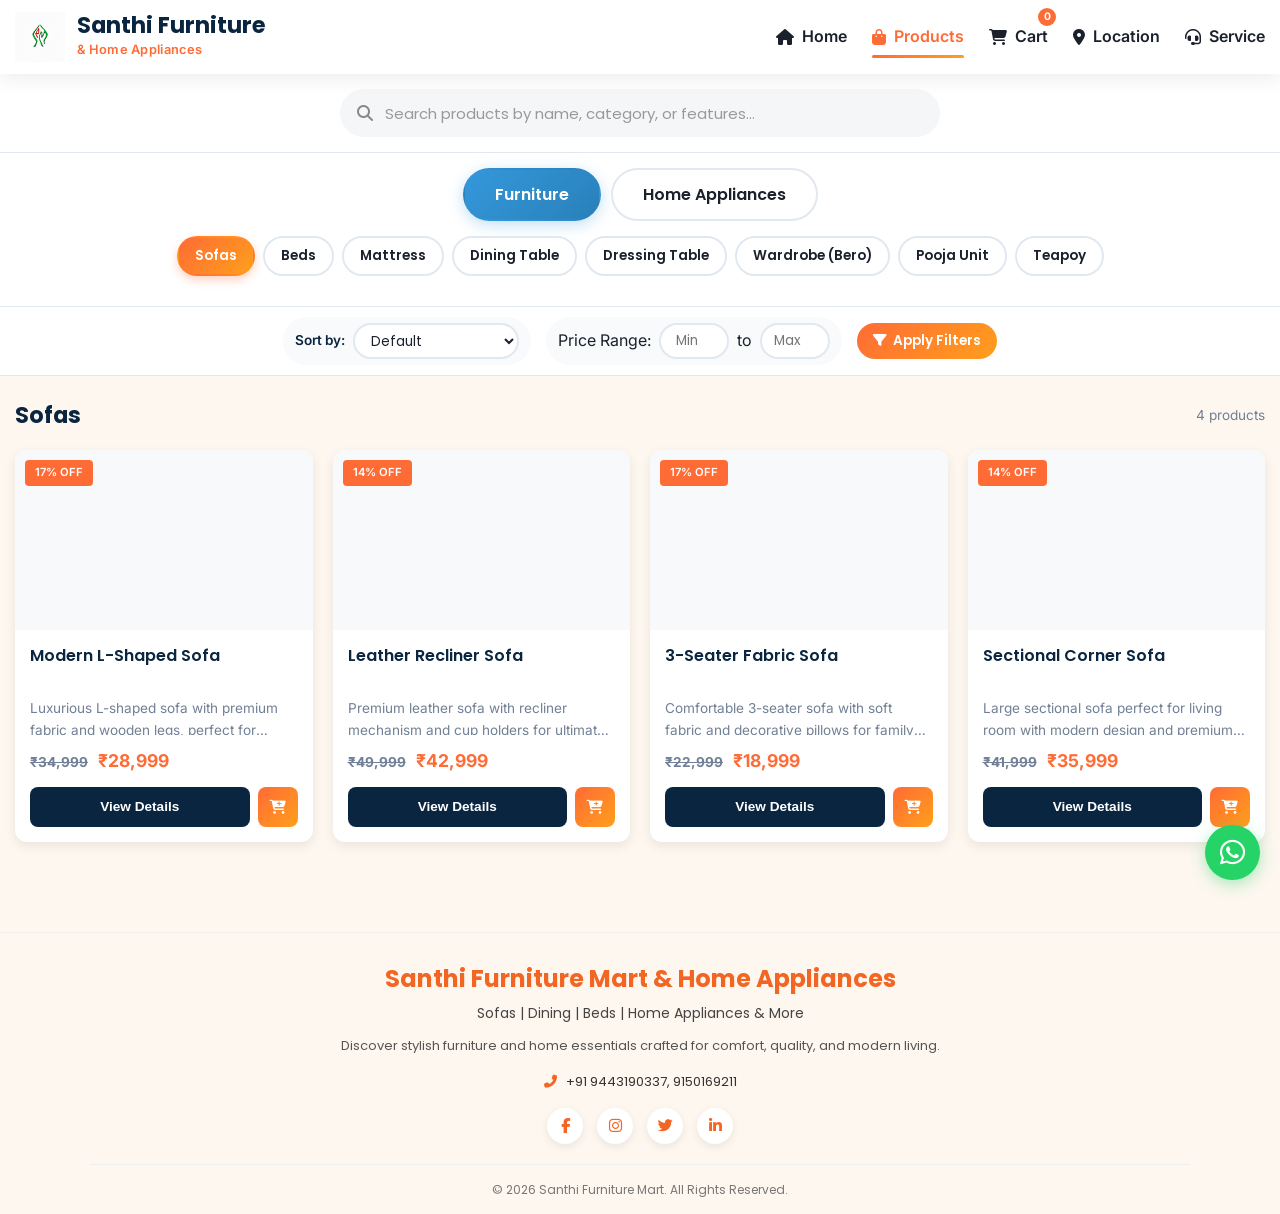
==== commit f442791e: "Update products.html" ====
--- a/products.html
+++ b/products.html
@@ -389,6 +389,16 @@
             color: #999;
         }
 
+        /* Desktop: reduce search bar width and center */
+        @media (min-width: 1024px) {
+            .search-bar {
+                max-width: 600px;
+                margin-left: auto;
+                margin-right: auto;
+                width: 100%;
+            }
+        }
+
         /* ===== CATEGORY FILTER ===== */
         .category-filter {
             padding: 15px 0;
@@ -992,11 +1002,18 @@
             font-size: 0.9rem;
         }
 
+        /* Cart main layout (flex on desktop) */
+        .cart-main-layout {
+            display: flex;
+            flex-direction: column;
+            gap: 30px;
+        }
+
+        /* Cart items grid (mobile default) */
         .cart-items-grid {
             display: grid;
             grid-template-columns: repeat(auto-fill, minmax(280px, 1fr));
             gap: 20px;
-            margin-bottom: 30px;
         }
 
         .cart-item-full {
@@ -1121,12 +1138,12 @@
             background: rgba(229, 62, 62, 0.1);
         }
 
+        /* Cart summary */
         .cart-summary {
             background: white;
             padding: 20px;
             border-radius: var(--radius);
             box-shadow: var(--shadow);
-            margin-top: 25px;
         }
 
         .summary-row {
@@ -1234,6 +1251,70 @@
         .empty-cart p {
             font-size: 1rem;
             margin-bottom: 25px;
+        }
+
+        /* ===== DESKTOP CART LAYOUT (Flipkart/Amazon style) ===== */
+        @media (min-width: 1024px) {
+            .cart-main-layout {
+                flex-direction: row;
+                align-items: flex-start;
+            }
+            .cart-items-grid {
+                flex: 2;
+                display: block;
+                grid-template-columns: none;
+            }
+            .cart-item-full {
+                flex-direction: row;
+                align-items: center;
+                gap: 20px;
+                padding: 20px;
+                border-bottom: 1px solid var(--light-gray);
+                border-radius: 0;
+                box-shadow: none;
+                background: transparent;
+                text-align: left;
+            }
+            .cart-item-image {
+                width: 100px;
+                height: 100px;
+                flex-shrink: 0;
+                margin-bottom: 0;
+                padding: 5px;
+            }
+            .cart-item-details {
+                flex-direction: row;
+                align-items: center;
+                justify-content: space-between;
+                gap: 15px;
+                width: 100%;
+            }
+            .cart-item-title {
+                font-size: 1rem;
+                flex: 2;
+            }
+            .cart-item-price {
+                font-size: 1rem;
+                flex: 0 0 80px;
+            }
+            .cart-item-quantity {
+                margin: 0;
+                flex: 0 0 120px;
+            }
+            .cart-item-actions {
+                width: auto;
+                margin-top: 0;
+                flex: 0 0 100px;
+                justify-content: flex-end;
+            }
+            .cart-item-total {
+                font-size: 1.1rem;
+            }
+            .cart-summary {
+                flex: 1;
+                position: sticky;
+                top: 20px;
+            }
         }
 
         /* ===== SEARCH RESULTS ===== */
@@ -1432,79 +1513,6 @@
         @keyframes spin {
             0% { transform: rotate(0deg); }
             100% { transform: rotate(360deg); }
-        }
-
-        /* ===== DESKTOP ENHANCEMENTS (≥1024px) ===== */
-        @media (min-width: 1024px) {
-            .container {
-                padding: 0 25px;
-            }
-
-            /* Larger product cards */
-            .products-grid {
-                grid-template-columns: repeat(4, 1fr);
-                gap: 25px;
-            }
-
-            .product-image {
-                height: 200px;
-            }
-
-            .product-title {
-                font-size: 1.1rem;
-                height: 2.8em;
-            }
-
-            .product-price {
-                font-size: 1.2rem;
-            }
-
-            /* Cart modal improvements */
-            .cart-items-grid {
-                grid-template-columns: repeat(4, 1fr);  /* Changed from 3 to 4 columns */
-                gap: 25px;
-            }
-
-            .cart-summary {
-                max-width: 900px;
-                margin-left: auto;
-                margin-right: auto;
-                padding: 25px 30px;
-            }
-
-            .summary-label, .summary-value {
-                font-size: 1rem;
-            }
-
-            .cart-total {
-                font-size: 1.5rem;
-            }
-
-            /* Product detail modal */
-            .product-detail-full {
-                gap: 40px;
-            }
-
-            .product-detail-image {
-                min-height: 450px;
-                padding: 30px;
-            }
-
-            .product-detail-image img {
-                max-height: 500px;
-            }
-
-            .product-detail-info {
-                padding: 30px;
-            }
-
-            .product-detail-title {
-                font-size: 2.2rem;
-            }
-
-            .product-detail-price {
-                font-size: 2rem;
-            }
         }
 
         /* ===== RESPONSIVE DESIGN (keep mobile unchanged) ===== */
@@ -2280,7 +2288,7 @@
             }
         }
 
-        // Render Cart - IMPROVED FOR RESPONSIVENESS
+        // Render Cart - IMPROVED FOR DESKTOP (Flipkart/Amazon style)
         function renderCart() {
             cartFullContent.innerHTML = '';
             
@@ -2338,37 +2346,40 @@
                 `;
             });
             
+            // Wrap items and summary in a flex container for desktop layout
             cartFullContent.innerHTML = `
                 <div class="cart-header">
                     <h3>Shopping Cart</h3>
                     <p>${cart.length} item${cart.length !== 1 ? 's' : ''} in your cart</p>
                 </div>
                 
-                <div class="cart-items-grid">
-                    ${cartItemsHTML}
-                </div>
-                
-                <div class="cart-summary">
-                    <div class="summary-row">
-                        <span class="summary-label">Subtotal:</span>
-                        <span class="summary-value">₹${total.toLocaleString()}</span>
-                    </div>
-                    <div class="summary-row">
-                        <span class="summary-label">Delivery:</span>
-                        <span class="summary-value">Free</span>
-                    </div>
-                    <div class="summary-row">
-                        <span class="summary-label">Total:</span>
-                        <span class="cart-total">₹${total.toLocaleString()}</span>
+                <div class="cart-main-layout">
+                    <div class="cart-items-grid">
+                        ${cartItemsHTML}
                     </div>
                     
-                    <div class="cart-actions">
-                        <button class="btn-clear-cart" id="clearCartBtn">
-                            <i class="fas fa-trash"></i> Clear Cart
-                        </button>
-                        <button class="btn-checkout" id="checkoutBtn">
-                            <i class="fab fa-whatsapp"></i> Checkout on WhatsApp
-                        </button>
+                    <div class="cart-summary">
+                        <div class="summary-row">
+                            <span class="summary-label">Subtotal:</span>
+                            <span class="summary-value">₹${total.toLocaleString()}</span>
+                        </div>
+                        <div class="summary-row">
+                            <span class="summary-label">Delivery:</span>
+                            <span class="summary-value">Free</span>
+                        </div>
+                        <div class="summary-row">
+                            <span class="summary-label">Total:</span>
+                            <span class="cart-total">₹${total.toLocaleString()}</span>
+                        </div>
+                        
+                        <div class="cart-actions">
+                            <button class="btn-clear-cart" id="clearCartBtn">
+                                <i class="fas fa-trash"></i> Clear Cart
+                            </button>
+                            <button class="btn-checkout" id="checkoutBtn">
+                                <i class="fab fa-whatsapp"></i> Checkout on WhatsApp
+                            </button>
+                        </div>
                     </div>
                 </div>
             `;
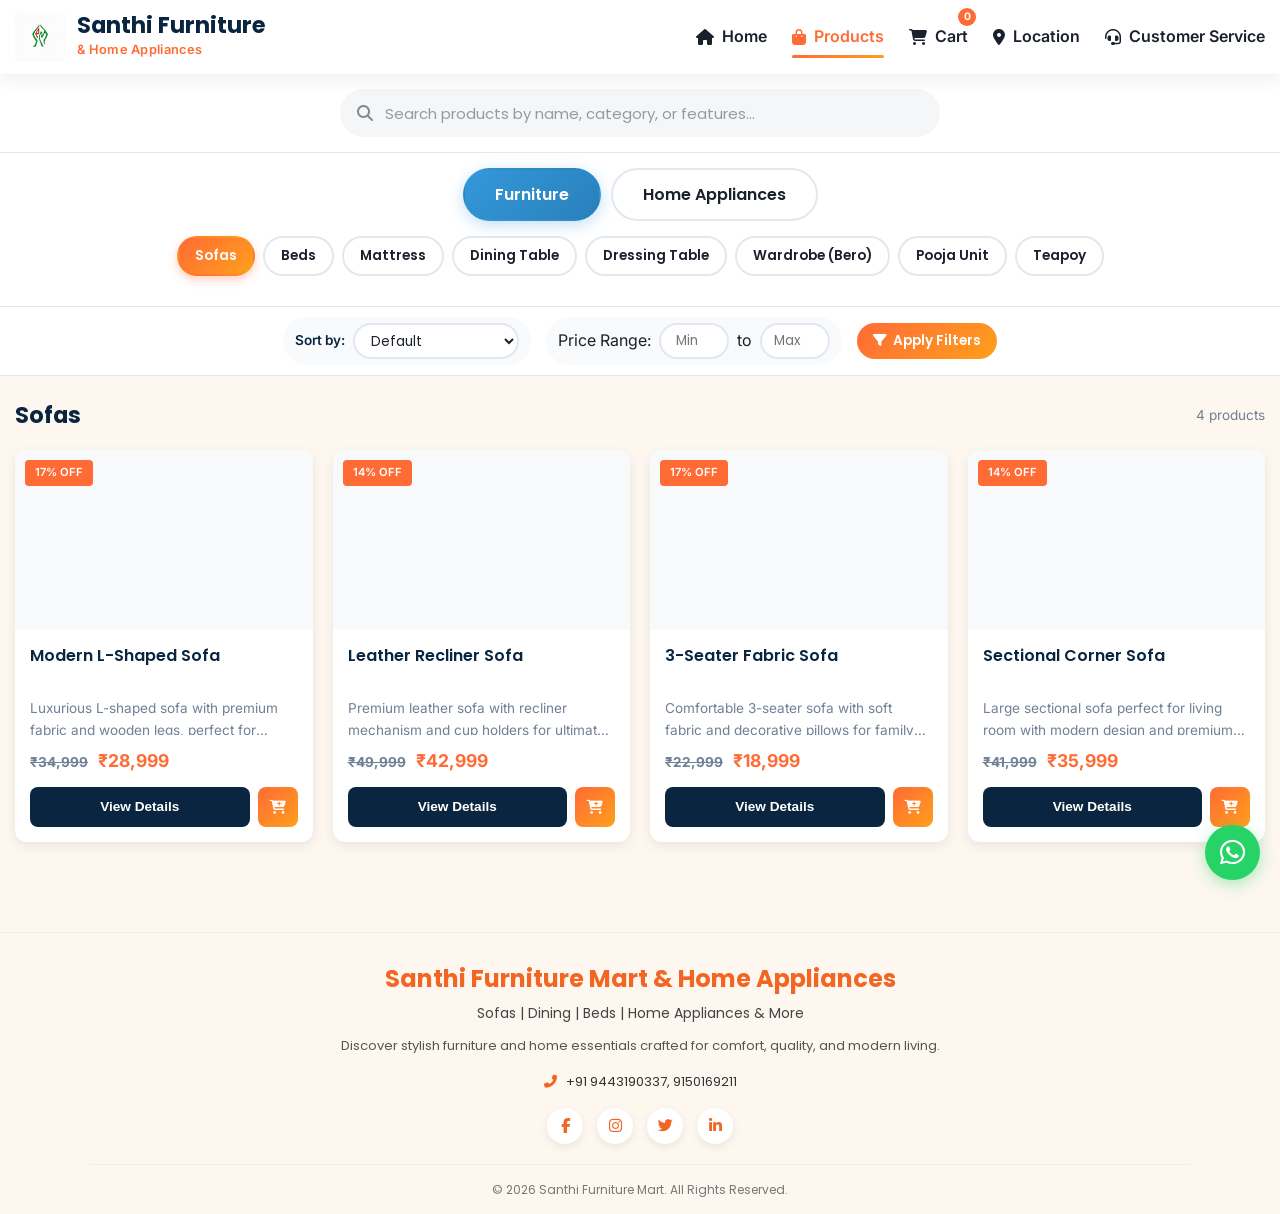
==== commit da46b808: "Update products.html" ====
--- a/products.html
+++ b/products.html
@@ -155,19 +155,19 @@
         .desktop-nav {
             display: flex;
             align-items: center;
-            gap: 30px;  /* Increased gap for desktop */
+            gap: 30px;
             width: 100%;
         }
 
         .nav-links {
             display: flex;
-            gap: 25px;  /* Increased gap */
-            margin-left: auto; /* Push nav to the right */
+            gap: 25px;
+            margin-left: auto;
         }
 
         .nav-links a {
             font-weight: 600;
-            font-size: 1rem;  /* Slightly larger */
+            font-size: 1rem;
             color: var(--dark);
             padding: 8px 0;
             position: relative;
@@ -826,6 +826,7 @@
             justify-content: center;
             padding: 25px;
             min-height: 350px;
+            position: relative;
         }
 
         .product-detail-image img {
@@ -1515,7 +1516,7 @@
             100% { transform: rotate(360deg); }
         }
 
-        /* ===== RESPONSIVE DESIGN (keep mobile unchanged) ===== */
+        /* ===== RESPONSIVE DESIGN ===== */
         @media (max-width: 768px) {
             .desktop-nav {
                 display: none;
@@ -1792,7 +1793,7 @@
                     <a href="#" class="active"><i class="fas fa-shopping-bag"></i> Products</a>
                     <a href="#" id="cartIcon"><i class="fas fa-shopping-cart"></i> Cart <span class="cart-count" id="cartCount">0</span></a>
                     <a href="index.html#location"><i class="fas fa-map-marker-alt"></i> Location</a>
-                    <a href="#" class="customer-service-link"><i class="fas fa-headset"></i> Service</a>
+                    <a href="#" class="customer-service-link" data-service="contact"><i class="fas fa-headset"></i> Customer Service</a>
                 </nav>
             </div>
 
@@ -2075,9 +2076,37 @@
                 const response = await fetch('products.json');
                 productsData = await response.json();
                 
-                // Initialize with furniture category
-                updateSubcategoryButtons('furniture');
-                renderProducts('furniture', 'sofas');
+                // Check URL parameters for initial load
+                const urlParams = new URLSearchParams(window.location.search);
+                const searchQuery = urlParams.get('search');
+                const categoryParam = urlParams.get('category');
+                const subcategoryParam = urlParams.get('subcategory');
+
+                if (searchQuery) {
+                    // Perform search
+                    searchInput.value = searchQuery;
+                    performSearch(searchQuery);
+                } else if (categoryParam && subcategoryParam) {
+                    // Set category and subcategory from URL
+                    if (categoryParam === 'furniture' || categoryParam === 'appliances') {
+                        currentMainCategory = categoryParam;
+                        // Update active main category button
+                        mainCategoryBtns.forEach(btn => {
+                            btn.classList.remove('active');
+                            if (btn.dataset.category === categoryParam) {
+                                btn.classList.add('active');
+                            }
+                        });
+                        updateSubcategoryButtons(categoryParam);
+                        // Set subcategory active
+                        currentSubcategory = subcategoryParam;
+                        renderProducts(categoryParam, subcategoryParam);
+                    }
+                } else {
+                    // Initialize with furniture category
+                    updateSubcategoryButtons('furniture');
+                    renderProducts('furniture', 'sofas');
+                }
                 
                 loading.style.display = 'none';
             } catch (error) {
@@ -2093,7 +2122,7 @@
             
             Object.entries(subcategories).forEach(([key, label], index) => {
                 const button = document.createElement('button');
-                button.className = `subcategory-btn ${index === 0 ? 'active' : ''}`;
+                button.className = `subcategory-btn ${(index === 0 && !currentSubcategory) || currentSubcategory === key ? 'active' : ''}`;
                 button.dataset.subcategory = key;
                 button.textContent = label;
                 
@@ -2563,20 +2592,11 @@
             document.body.style.overflow = 'hidden';
         }
 
-        // Search Functionality
-        function searchProducts(query) {
+        // Perform search from input
+        function performSearch(query) {
             query = query.toLowerCase().trim();
             
-            if (!query) {
-                searchResults.classList.remove('active');
-                return;
-            }
-            
-            if (!productsData) {
-                searchResults.innerHTML = '<div class="no-results">Products not loaded yet</div>';
-                searchResults.classList.add('active');
-                return;
-            }
+            if (!query || !productsData) return;
             
             const results = [];
             
@@ -2593,7 +2613,38 @@
                 }
             }
             
-            // Display results
+            // Display results in search dropdown
+            displaySearchResults(results);
+            
+            // If we have results, we can also show them in the main grid
+            if (results.length > 0) {
+                productsGrid.innerHTML = '';
+                results.forEach(product => {
+                    const productCard = createProductCard(product);
+                    productCard.addEventListener('click', (e) => {
+                        if (!e.target.closest('.product-actions')) {
+                            showProductDetail(product.id);
+                        }
+                    });
+                    productsGrid.appendChild(productCard);
+                });
+                currentCategoryTitle.textContent = `Search results for "${query}"`;
+                productsCount.textContent = `${results.length} products`;
+            } else {
+                productsGrid.innerHTML = `
+                    <div style="grid-column: 1/-1; text-align: center; padding: 40px;">
+                        <i class="fas fa-search" style="font-size: 3rem; color: #ddd; margin-bottom: 15px;"></i>
+                        <h3>No products found for "${query}"</h3>
+                        <p>Try different keywords or browse our categories.</p>
+                    </div>
+                `;
+                currentCategoryTitle.textContent = `Search results for "${query}"`;
+                productsCount.textContent = `0 products`;
+            }
+        }
+
+        // Display search results in dropdown
+        function displaySearchResults(results) {
             searchResults.innerHTML = '';
             
             if (results.length === 0) {
@@ -2626,6 +2677,45 @@
                     showProductDetail(productId);
                 });
             });
+        }
+
+        // Search Functionality (for input)
+        function searchProducts(query) {
+            query = query.toLowerCase().trim();
+            
+            if (!query) {
+                searchResults.classList.remove('active');
+                return;
+            }
+            
+            if (!productsData) return;
+            
+            const results = [];
+            
+            // Search through all products
+            for (const category in productsData) {
+                for (const subcategory in productsData[category]) {
+                    productsData[category][subcategory].forEach(product => {
+                        if (product.name.toLowerCase().includes(query) || 
+                            product.description.toLowerCase().includes(query) ||
+                            subcategoryMapping[category][subcategory].toLowerCase().includes(query)) {
+                            results.push(product);
+                        }
+                    });
+                }
+            }
+            
+            displaySearchResults(results);
+        }
+
+        // Handle Enter key on search input
+        function handleSearchEnter(e) {
+            if (e.key === 'Enter') {
+                const query = e.target.value.trim();
+                if (query && productsData) {
+                    performSearch(query);
+                }
+            }
         }
 
         // Show Notification
@@ -2720,6 +2810,7 @@
             searchInput.addEventListener('input', (e) => {
                 searchProducts(e.target.value);
             });
+            searchInput.addEventListener('keypress', handleSearchEnter);
             
             // Close search results when clicking outside
             document.addEventListener('click', (e) => {
@@ -2785,6 +2876,10 @@
                         productModal.style.display = 'none';
                         document.body.style.overflow = 'auto';
                     }
+                    if (serviceModal.style.display === 'flex') {
+                        serviceModal.style.display = 'none';
+                        document.body.style.overflow = 'auto';
+                    }
                 }
             });
             
@@ -2805,7 +2900,7 @@
                             </div>
                             <div class="service-item">
                                 <h4><i class="fas fa-map-marker-alt"></i> Store Location</h4>
-                                <p><strong>Address:</strong><br>No. 1, Sankagiri Road,<br>Omalur, Salem - 636455<br>Tamil Nadu, India</p>
+                                <p><strong>Address:</strong><br>Veerapathra Samy koil street(opp:Bombay Watch),<br>Nagapattinam, Tamil Nadu</p>
                             </div>
                         </div>
                     `
@@ -2864,14 +2959,6 @@
             closeServiceModal.addEventListener('click', () => {
                 serviceModal.style.display = 'none';
                 document.body.style.overflow = 'auto';
-            });
-            
-            // Close service modal with Escape key
-            document.addEventListener('keydown', (e) => {
-                if (e.key === 'Escape' && serviceModal.style.display === 'flex') {
-                    serviceModal.style.display = 'none';
-                    document.body.style.overflow = 'auto';
-                }
             });
             
             // Add CSS for notifications and service items
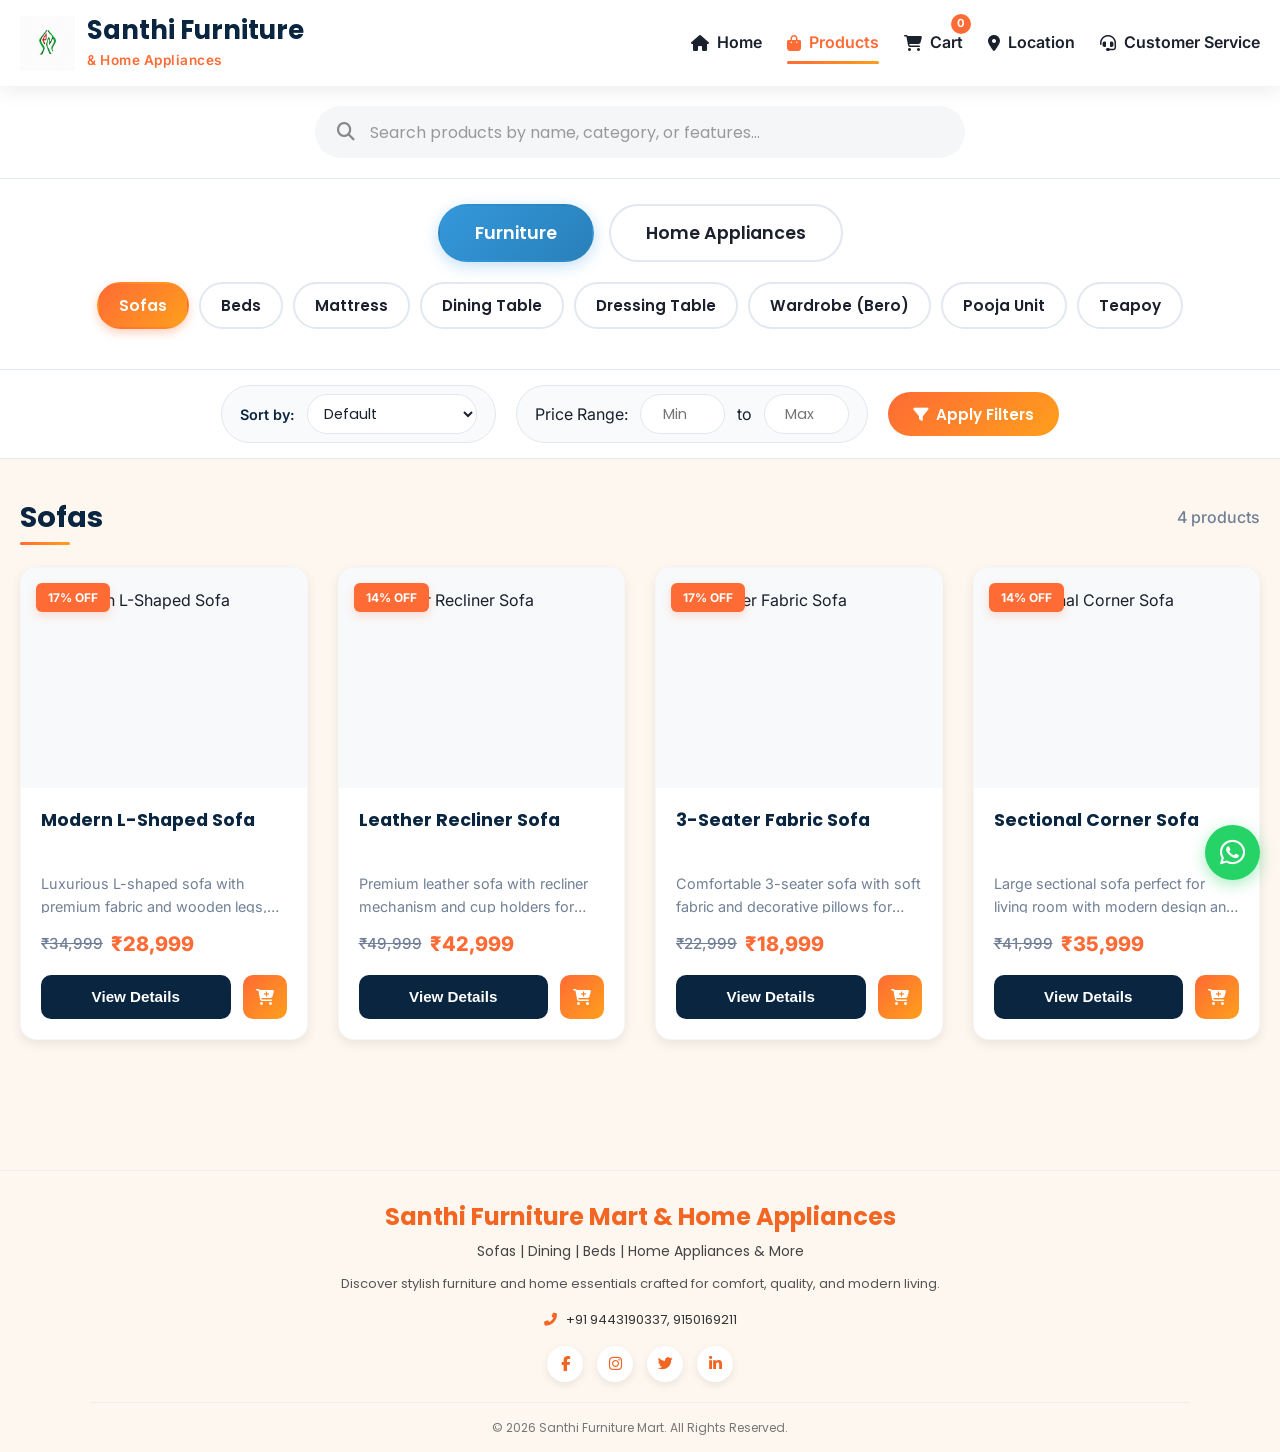
==== commit c4fc2b6d: "completed" ====
--- a/products.html
+++ b/products.html
@@ -74,7 +74,7 @@
             width: 100%;
             max-width: 1280px;
             margin: 0 auto;
-            padding: 0 15px;
+            padding: 0 20px;
         }
 
         .btn {
@@ -82,10 +82,10 @@
             align-items: center;
             justify-content: center;
             gap: 8px;
-            padding: 12px 24px;
+            padding: 14px 28px;
             border-radius: 50px;
             font-weight: 600;
-            font-size: 0.9rem;
+            font-size: 1rem;
             transition: var(--transition);
             cursor: pointer;
             border: none;
@@ -104,8 +104,8 @@
         }
 
         .btn-small {
-            padding: 8px 16px;
-            font-size: 0.85rem;
+            padding: 10px 20px;
+            font-size: 0.9rem;
         }
 
         /* ===== HEADER & NAVIGATION ===== */
@@ -115,7 +115,7 @@
             position: sticky;
             top: 0;
             z-index: 1000;
-            padding: 12px 0;
+            padding: 15px 0;
         }
 
         .header-container {
@@ -132,23 +132,23 @@
         }
 
         .logo-img {
-            width: 50px;
-            height: 50px;
+            width: 55px;
+            height: 55px;
             object-fit: contain;
         }
 
         .brand-text h1 {
-            font-size: 1.4rem;
+            font-size: 1.6rem;
             color: var(--primary);
-            margin-bottom: 2px;
-            line-height: 1.1;
+            margin-bottom: 4px;
+            line-height: 1.2;
         }
 
         .brand-text p {
-            font-size: 0.8rem;
+            font-size: 0.85rem;
             color: var(--secondary);
             font-weight: 600;
-            letter-spacing: 0.3px;
+            letter-spacing: 0.5px;
         }
 
         /* Desktop Navigation */
@@ -199,7 +199,7 @@
 
         .cart-icon {
             position: relative;
-            font-size: 1.2rem;
+            font-size: 1.3rem;
             color: var(--primary);
         }
 
@@ -209,10 +209,10 @@
             right: -8px;
             background: var(--secondary);
             color: white;
-            font-size: 0.65rem;
+            font-size: 0.7rem;
             font-weight: 700;
-            width: 18px;
-            height: 18px;
+            width: 20px;
+            height: 20px;
             border-radius: 50%;
             display: flex;
             align-items: center;
@@ -230,16 +230,16 @@
         .mobile-nav-right {
             display: flex;
             align-items: center;
-            gap: 15px;
+            gap: 20px;
         }
 
         .mobile-menu-btn {
             background: none;
             border: none;
-            font-size: 1.3rem;
+            font-size: 1.5rem;
             color: var(--primary);
             cursor: pointer;
-            padding: 6px;
+            padding: 8px;
             border-radius: 8px;
             transition: var(--transition);
         }
@@ -256,7 +256,7 @@
             max-width: 320px;
             height: 100vh;
             background: var(--white);
-            padding: 20px 15px;
+            padding: 30px 25px;
             box-shadow: -5px 0 30px rgba(0, 0, 0, 0.1);
             z-index: 1001;
             transition: var(--transition);
@@ -273,13 +273,13 @@
             display: flex;
             align-items: center;
             justify-content: space-between;
-            margin-bottom: 20px;
-            padding-bottom: 15px;
+            margin-bottom: 30px;
+            padding-bottom: 20px;
             border-bottom: 1px solid var(--light-gray);
         }
 
         .mobile-nav-header .logo-container {
-            gap: 8px;
+            gap: 10px;
         }
 
         .mobile-nav-header .logo-img {
@@ -288,13 +288,13 @@
         }
 
         .mobile-nav-header .brand-text h1 {
-            font-size: 1.2rem;
+            font-size: 1.3rem;
         }
 
         .close-menu-btn {
             background: none;
             border: none;
-            font-size: 1.6rem;
+            font-size: 1.8rem;
             color: var(--gray);
             cursor: pointer;
             padding: 5px;
@@ -303,14 +303,14 @@
         .mobile-nav-links ul {
             display: flex;
             flex-direction: column;
-            gap: 4px;
+            gap: 5px;
         }
 
         .mobile-nav-links ul li a {
             display: flex;
             align-items: center;
-            gap: 10px;
-            padding: 12px 14px;
+            gap: 12px;
+            padding: 16px 20px;
             border-radius: 10px;
             font-weight: 600;
             color: var(--dark);
@@ -324,24 +324,24 @@
         }
 
         .mobile-nav-links ul li a i {
-            font-size: 1.1rem;
-            width: 22px;
+            font-size: 1.2rem;
+            width: 24px;
         }
 
         .mobile-cart-count {
             background: var(--secondary);
             color: white;
-            font-size: 0.7rem;
+            font-size: 0.75rem;
             font-weight: 700;
-            padding: 2px 6px;
-            border-radius: 8px;
+            padding: 2px 8px;
+            border-radius: 10px;
             margin-left: auto;
         }
 
         /* ===== SEARCH BAR SECTION ===== */
         .search-section {
             background: white;
-            padding: 15px 0;
+            padding: 20px 0;
             border-bottom: 1px solid var(--light-gray);
         }
 
@@ -356,8 +356,8 @@
             align-items: center;
             background: #f4f6f8;
             border-radius: 50px;
-            padding: 0 15px;
-            height: 48px;
+            padding: 0 20px;
+            height: 52px;
             border: 2px solid transparent;
             transition: var(--transition);
             position: relative;
@@ -371,8 +371,8 @@
 
         .search-bar i {
             color: #888;
-            font-size: 16px;
-            margin-right: 12px;
+            font-size: 18px;
+            margin-right: 15px;
         }
 
         .search-bar input {
@@ -380,7 +380,7 @@
             outline: none;
             background: transparent;
             width: 100%;
-            font-size: 15px;
+            font-size: 16px;
             font-family: 'Poppins', sans-serif;
             color: var(--dark);
         }
@@ -392,7 +392,7 @@
         /* Desktop: reduce search bar width and center */
         @media (min-width: 1024px) {
             .search-bar {
-                max-width: 600px;
+                max-width: 650px;
                 margin-left: auto;
                 margin-right: auto;
                 width: 100%;
@@ -401,7 +401,7 @@
 
         /* ===== CATEGORY FILTER ===== */
         .category-filter {
-            padding: 15px 0;
+            padding: 25px 0;
             background: white;
             border-bottom: 1px solid var(--light-gray);
         }
@@ -409,13 +409,13 @@
         .main-category-buttons {
             display: flex;
             justify-content: center;
-            gap: 10px;
+            gap: 15px;
             flex-wrap: wrap;
-            margin-bottom: 15px;
+            margin-bottom: 20px;
         }
 
         .main-category-btn {
-            padding: 12px 30px;
+            padding: 14px 35px;
             border: 2px solid var(--light-gray);
             background: white;
             border-radius: 50px;
@@ -424,7 +424,7 @@
             cursor: pointer;
             transition: var(--transition);
             font-family: 'Poppins', sans-serif;
-            font-size: 1rem;
+            font-size: 1.1rem;
         }
 
         .main-category-btn:hover {
@@ -442,13 +442,13 @@
         .subcategory-buttons {
             display: flex;
             justify-content: center;
-            gap: 8px;
+            gap: 10px;
             flex-wrap: wrap;
             margin-bottom: 15px;
         }
 
         .subcategory-btn {
-            padding: 8px 16px;
+            padding: 10px 20px;
             border: 2px solid var(--light-gray);
             background: white;
             border-radius: 50px;
@@ -457,7 +457,7 @@
             cursor: pointer;
             transition: var(--transition);
             font-family: 'Poppins', sans-serif;
-            font-size: 0.85rem;
+            font-size: 0.95rem;
         }
 
         .subcategory-btn:hover {
@@ -475,19 +475,19 @@
         /* ===== FILTERS SECTION ===== */
         .filters-section {
             background: white;
-            padding: 10px 0;
+            padding: 15px 0;
             border-bottom: 1px solid var(--light-gray);
         }
 
         .filters-container {
             display: flex;
             flex-direction: column;
-            gap: 10px;
+            gap: 15px;
         }
 
         .filters-row {
             display: flex;
-            gap: 15px;
+            gap: 20px;
             align-items: center;
             justify-content: center;
             flex-wrap: wrap;
@@ -496,14 +496,15 @@
         .filter-group {
             display: flex;
             align-items: center;
-            gap: 8px;
-            padding: 6px 12px;
+            gap: 12px;
+            padding: 8px 18px;
             background: #f8fafc;
             border-radius: 50px;
+            border: 1px solid var(--light-gray);
         }
 
         .filter-group label {
-            font-size: 0.85rem;
+            font-size: 0.9rem;
             font-weight: 600;
             color: var(--primary);
             white-space: nowrap;
@@ -511,17 +512,17 @@
 
         .filter-select {
             padding: 6px 12px;
-            border: 2px solid var(--light-gray);
+            border: 1px solid var(--light-gray);
             border-radius: 50px;
             background: white;
             font-family: 'Poppins', sans-serif;
-            font-size: 0.85rem;
+            font-size: 0.9rem;
             color: var(--dark);
             cursor: pointer;
             transition: var(--transition);
             outline: none;
-            min-width: 120px;
-            height: 36px;
+            min-width: 140px;
+            height: 40px;
         }
 
         .filter-select:focus {
@@ -531,22 +532,23 @@
         .price-filter {
             display: flex;
             align-items: center;
-            gap: 8px;
-            padding: 6px 12px;
+            gap: 12px;
+            padding: 8px 18px;
             background: #f8fafc;
             border-radius: 50px;
+            border: 1px solid var(--light-gray);
         }
 
         .price-input {
-            width: 70px;
-            padding: 6px 10px;
-            border: 2px solid var(--light-gray);
+            width: 85px;
+            padding: 6px 12px;
+            border: 1px solid var(--light-gray);
             border-radius: 50px;
             font-family: 'Poppins', sans-serif;
-            font-size: 0.85rem;
+            font-size: 0.9rem;
             text-align: center;
             transition: var(--transition);
-            height: 36px;
+            height: 40px;
         }
 
         .price-input:focus {
@@ -555,7 +557,7 @@
         }
 
         .filter-btn {
-            padding: 8px 16px;
+            padding: 10px 25px;
             background: var(--gradient-secondary);
             color: white;
             border: none;
@@ -564,23 +566,23 @@
             cursor: pointer;
             transition: var(--transition);
             font-family: 'Poppins', sans-serif;
-            font-size: 0.85rem;
-            min-width: 110px;
-            height: 36px;
+            font-size: 0.95rem;
+            min-width: 140px;
+            height: 44px;
             display: flex;
             align-items: center;
             justify-content: center;
-            gap: 6px;
+            gap: 8px;
         }
 
         .filter-btn:hover {
             transform: translateY(-2px);
-            box-shadow: 0 4px 10px rgba(255, 107, 53, 0.3);
+            box-shadow: 0 4px 15px rgba(255, 107, 53, 0.4);
         }
 
         /* ===== PRODUCTS GRID ===== */
         .products-section {
-            padding: 25px 0 50px;
+            padding: 40px 0 80px;
             min-height: 500px;
         }
 
@@ -588,32 +590,45 @@
             display: flex;
             justify-content: space-between;
             align-items: center;
-            margin-bottom: 20px;
+            margin-bottom: 30px;
             flex-wrap: wrap;
             gap: 15px;
         }
 
         .products-header h2 {
-            font-size: 1.4rem;
+            font-size: 1.8rem;
             color: var(--primary);
             margin: 0;
+            position: relative;
+        }
+
+        .products-header h2::after {
+            content: '';
+            position: absolute;
+            bottom: -8px;
+            left: 0;
+            width: 50px;
+            height: 3px;
+            background: var(--gradient-secondary);
+            border-radius: 2px;
         }
 
         .products-count {
             color: var(--gray);
-            font-size: 0.85rem;
+            font-size: 1rem;
+            font-weight: 500;
         }
 
         .products-grid {
             display: grid;
-            grid-template-columns: repeat(auto-fill, minmax(250px, 1fr));
-            gap: 20px;
-            margin-bottom: 40px;
+            grid-template-columns: repeat(auto-fill, minmax(280px, 1fr));
+            gap: 30px;
+            margin-bottom: 50px;
         }
 
         .product-card {
             background: white;
-            border-radius: var(--radius);
+            border-radius: var(--radius-lg);
             overflow: hidden;
             box-shadow: var(--shadow);
             transition: var(--transition);
@@ -621,61 +636,75 @@
             display: flex;
             flex-direction: column;
             cursor: pointer;
+            border: 1px solid rgba(0,0,0,0.03);
         }
 
         .product-card:hover {
-            transform: translateY(-5px);
+            transform: translateY(-8px);
             box-shadow: var(--shadow-hover);
         }
 
         .product-image {
-            height: 180px;
+            height: 220px;
             overflow: hidden;
             position: relative;
             background: #f8f9fa;
             display: flex;
             align-items: center;
             justify-content: center;
-            padding: 15px;
+            padding: 20px;
         }
 
         .product-image img {
             width: 100%;
             height: 100%;
             object-fit: contain;
-            transition: transform 0.3s ease;
+            transition: transform 0.5s cubic-bezier(0.165, 0.84, 0.44, 1);
         }
 
         .product-card:hover .product-image img {
-            transform: scale(1.05);
+            transform: scale(1.1);
         }
 
         .product-badge {
             position: absolute;
-            top: 10px;
-            left: 10px;
+            top: 15px;
+            left: 15px;
             background: var(--secondary);
             color: white;
-            padding: 4px 10px;
-            border-radius: 4px;
-            font-size: 0.7rem;
-            font-weight: 600;
+            padding: 5px 12px;
+            border-radius: 6px;
+            font-size: 0.75rem;
+            font-weight: 700;
             z-index: 1;
+            box-shadow: 0 4px 10px rgba(255, 107, 53, 0.2);
         }
 
         .product-content {
-            padding: 15px;
+            padding: 20px;
             flex-grow: 1;
             display: flex;
             flex-direction: column;
         }
 
         .product-title {
-            font-size: 1rem;
-            font-weight: 600;
+            font-size: 1.1rem;
+            font-weight: 700;
             color: var(--primary);
-            margin-bottom: 8px;
+            margin-bottom: 10px;
             line-height: 1.4;
+            height: 3.1em;
+            overflow: hidden;
+            display: -webkit-box;
+            -webkit-line-clamp: 2;
+            -webkit-box-orient: vertical;
+        }
+
+        .product-description {
+            font-size: 0.9rem;
+            color: var(--gray);
+            margin-bottom: 15px;
+            flex-grow: 1;
             height: 2.8em;
             overflow: hidden;
             display: -webkit-box;
@@ -683,35 +712,26 @@
             -webkit-box-orient: vertical;
         }
 
-        .product-description {
-            font-size: 0.85rem;
-            color: var(--gray);
-            margin-bottom: 12px;
-            flex-grow: 1;
-            height: 2.7em;
-            overflow: hidden;
-            display: -webkit-box;
-            -webkit-line-clamp: 2;
-            -webkit-box-orient: vertical;
-        }
-
         .product-price {
-            font-size: 1.1rem;
-            font-weight: 700;
+            font-size: 1.25rem;
+            font-weight: 800;
             color: var(--secondary);
-            margin-bottom: 12px;
+            margin-bottom: 15px;
+            display: flex;
+            align-items: center;
+            gap: 8px;
         }
 
         .product-price .original-price {
-            font-size: 0.85rem;
+            font-size: 0.95rem;
             color: var(--gray);
             text-decoration: line-through;
-            margin-right: 6px;
+            font-weight: 500;
         }
 
         .product-actions {
             display: flex;
-            gap: 8px;
+            gap: 12px;
             margin-top: auto;
         }
 
@@ -720,12 +740,12 @@
             background: var(--primary);
             color: white;
             border: none;
-            padding: 8px;
-            border-radius: 8px;
-            font-weight: 600;
+            padding: 10px;
+            border-radius: 10px;
+            font-weight: 700;
             cursor: pointer;
             transition: var(--transition);
-            font-size: 0.85rem;
+            font-size: 0.95rem;
         }
 
         .btn-view:hover {
@@ -733,18 +753,18 @@
         }
 
         .btn-cart {
-            width: 40px;
-            height: 40px;
+            width: 44px;
+            height: 44px;
             background: var(--gradient-secondary);
             color: white;
             border: none;
-            border-radius: 8px;
+            border-radius: 10px;
             cursor: pointer;
             transition: var(--transition);
             display: flex;
             align-items: center;
             justify-content: center;
-            font-size: 0.9rem;
+            font-size: 1rem;
         }
 
         .btn-cart:hover {
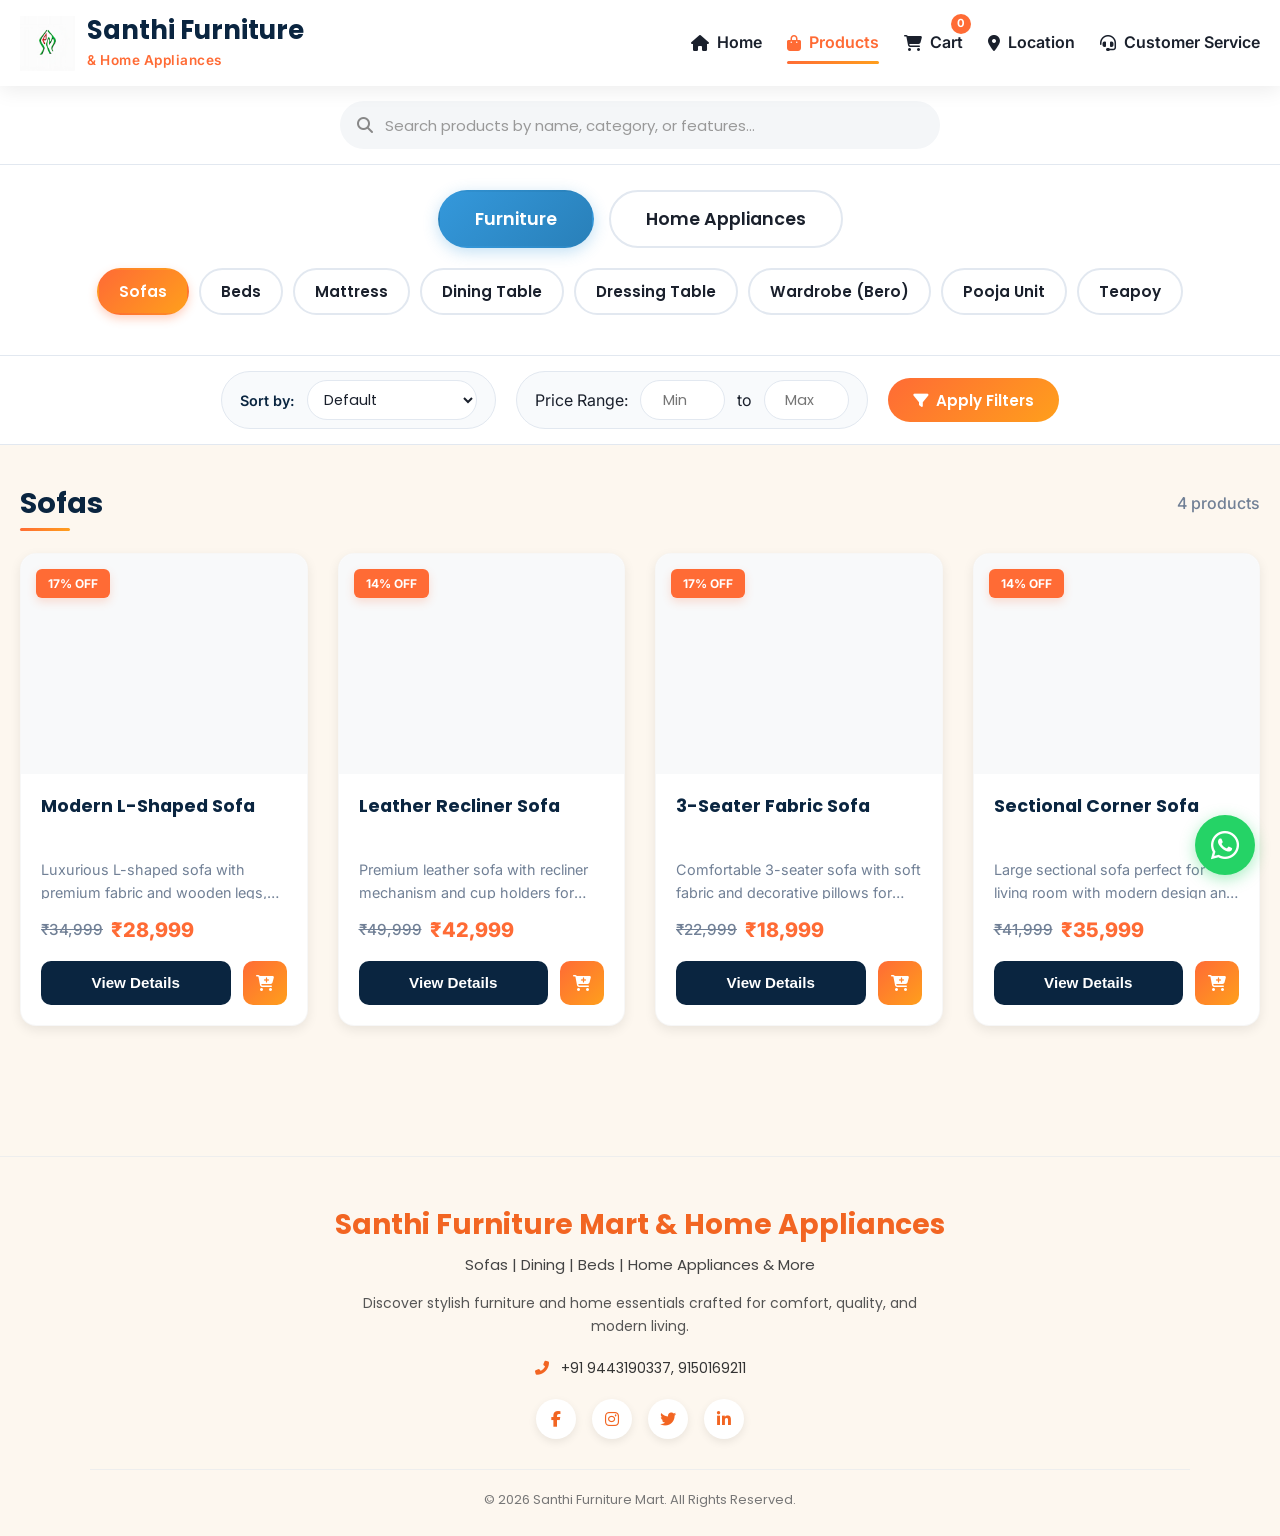
==== commit a076bdfc: "update" ====
--- a/products.html
+++ b/products.html
@@ -5,1793 +5,11 @@
     <meta name="viewport" content="width=device-width, initial-scale=1.0">
     <title>Santhi Furniture Mart & Home Appliances | Products</title>
     <link rel="stylesheet" href="https://cdnjs.cloudflare.com/ajax/libs/font-awesome/6.4.0/css/all.min.css">
+    <link rel="stylesheet" href="css/common.css">
+    <link rel="stylesheet" href="css/products.css">
+
     <link href="https://fonts.googleapis.com/css2?family=Poppins:wght@300;400;500;600;700;800;900&family=Inter:wght@300;400;500;600;700&display=swap" rel="stylesheet">
-    <style>
-        /* ===== CSS VARIABLES ===== */
-        :root {
-            --primary: #0a2540;
-            --primary-light: #1a3a5f;
-            --secondary: #ff6b35;
-            --secondary-light: #ff9f1c;
-            --accent: #2ecc71;
-            --light: #f8fafc;
-            --dark: #1a202c;
-            --gray: #718096;
-            --light-gray: #e2e8f0;
-            --white: #ffffff;
-            --shadow: 0 4px 12px rgba(0, 0, 0, 0.08);
-            --shadow-lg: 0 10px 30px rgba(0, 0, 0, 0.12);
-            --shadow-hover: 0 15px 35px rgba(0, 0, 0, 0.15);
-            --transition: all 0.3s cubic-bezier(0.25, 0.46, 0.45, 0.94);
-            --radius: 12px;
-            --radius-lg: 16px;
-            --gradient: linear-gradient(135deg, var(--primary) 0%, var(--primary-light) 100%);
-            --gradient-secondary: linear-gradient(135deg, var(--secondary) 0%, var(--secondary-light) 100%);
-            --gradient-blue: linear-gradient(135deg, #3498db 0%, #2980b9 100%);
-        }
-
-        /* ===== RESET & BASE STYLES ===== */
-        * {
-            margin: 0;
-            padding: 0;
-            box-sizing: border-box;
-        }
-
-        html {
-            scroll-behavior: smooth;
-        }
-
-        body {
-            font-family: 'Inter', sans-serif;
-            color: var(--dark);
-            line-height: 1.6;
-            background-color: #fdf7ef;
-            overflow-x: hidden;
-        }
-
-        h1, h2, h3, h4, h5, h6 {
-            font-family: 'Poppins', sans-serif;
-            font-weight: 700;
-            line-height: 1.3;
-        }
-
-        a {
-            text-decoration: none;
-            color: inherit;
-        }
-
-        ul {
-            list-style: none;
-        }
-
-        img {
-            max-width: 100%;
-            height: auto;
-            display: block;
-        }
-
-        .container {
-            width: 100%;
-            max-width: 1280px;
-            margin: 0 auto;
-            padding: 0 20px;
-        }
-
-        .btn {
-            display: inline-flex;
-            align-items: center;
-            justify-content: center;
-            gap: 8px;
-            padding: 14px 28px;
-            border-radius: 50px;
-            font-weight: 600;
-            font-size: 1rem;
-            transition: var(--transition);
-            cursor: pointer;
-            border: none;
-            font-family: 'Poppins', sans-serif;
-        }
-
-        .btn-primary {
-            background: var(--gradient-secondary);
-            color: white;
-            box-shadow: 0 4px 15px rgba(255, 107, 53, 0.3);
-        }
-
-        .btn-primary:hover {
-            transform: translateY(-3px);
-            box-shadow: 0 8px 20px rgba(255, 107, 53, 0.4);
-        }
-
-        .btn-small {
-            padding: 10px 20px;
-            font-size: 0.9rem;
-        }
-
-        /* ===== HEADER & NAVIGATION ===== */
-        header {
-            background: var(--white);
-            box-shadow: 0 4px 20px rgba(0, 0, 0, 0.08);
-            position: sticky;
-            top: 0;
-            z-index: 1000;
-            padding: 15px 0;
-        }
-
-        .header-container {
-            display: flex;
-            align-items: center;
-            justify-content: space-between;
-        }
-
-        /* Logo & Brand - Larger Size */
-        .logo-container {
-            display: flex;
-            align-items: center;
-            gap: 12px;
-        }
-
-        .logo-img {
-            width: 55px;
-            height: 55px;
-            object-fit: contain;
-        }
-
-        .brand-text h1 {
-            font-size: 1.6rem;
-            color: var(--primary);
-            margin-bottom: 4px;
-            line-height: 1.2;
-        }
-
-        .brand-text p {
-            font-size: 0.85rem;
-            color: var(--secondary);
-            font-weight: 600;
-            letter-spacing: 0.5px;
-        }
-
-        /* Desktop Navigation */
-        .desktop-nav {
-            display: flex;
-            align-items: center;
-            gap: 30px;
-            width: 100%;
-        }
-
-        .nav-links {
-            display: flex;
-            gap: 25px;
-            margin-left: auto;
-        }
-
-        .nav-links a {
-            font-weight: 600;
-            font-size: 1rem;
-            color: var(--dark);
-            padding: 8px 0;
-            position: relative;
-            transition: var(--transition);
-            display: flex;
-            align-items: center;
-            gap: 8px;
-            white-space: nowrap;
-        }
-
-        .nav-links a:hover {
-            color: var(--secondary);
-        }
-
-        .nav-links a.active {
-            color: var(--secondary);
-        }
-
-        .nav-links a.active::after {
-            content: '';
-            position: absolute;
-            bottom: 0;
-            left: 0;
-            width: 100%;
-            height: 3px;
-            background: var(--gradient-secondary);
-            border-radius: 3px;
-        }
-
-        .cart-icon {
-            position: relative;
-            font-size: 1.3rem;
-            color: var(--primary);
-        }
-
-        .cart-count {
-            position: absolute;
-            top: -8px;
-            right: -8px;
-            background: var(--secondary);
-            color: white;
-            font-size: 0.7rem;
-            font-weight: 700;
-            width: 20px;
-            height: 20px;
-            border-radius: 50%;
-            display: flex;
-            align-items: center;
-            justify-content: center;
-        }
-
-        /* Mobile Navigation */
-        .mobile-nav {
-            display: none;
-            align-items: center;
-            justify-content: space-between;
-            width: 100%;
-        }
-
-        .mobile-nav-right {
-            display: flex;
-            align-items: center;
-            gap: 20px;
-        }
-
-        .mobile-menu-btn {
-            background: none;
-            border: none;
-            font-size: 1.5rem;
-            color: var(--primary);
-            cursor: pointer;
-            padding: 8px;
-            border-radius: 8px;
-            transition: var(--transition);
-        }
-
-        .mobile-menu-btn:hover {
-            background: rgba(10, 37, 64, 0.05);
-        }
-
-        .mobile-nav-links {
-            position: fixed;
-            top: 0;
-            right: -100%;
-            width: 85%;
-            max-width: 320px;
-            height: 100vh;
-            background: var(--white);
-            padding: 30px 25px;
-            box-shadow: -5px 0 30px rgba(0, 0, 0, 0.1);
-            z-index: 1001;
-            transition: var(--transition);
-            overflow-y: auto;
-            display: flex;
-            flex-direction: column;
-        }
-
-        .mobile-nav-links.active {
-            right: 0;
-        }
-
-        .mobile-nav-header {
-            display: flex;
-            align-items: center;
-            justify-content: space-between;
-            margin-bottom: 30px;
-            padding-bottom: 20px;
-            border-bottom: 1px solid var(--light-gray);
-        }
-
-        .mobile-nav-header .logo-container {
-            gap: 10px;
-        }
-
-        .mobile-nav-header .logo-img {
-            width: 45px;
-            height: 45px;
-        }
-
-        .mobile-nav-header .brand-text h1 {
-            font-size: 1.3rem;
-        }
-
-        .close-menu-btn {
-            background: none;
-            border: none;
-            font-size: 1.8rem;
-            color: var(--gray);
-            cursor: pointer;
-            padding: 5px;
-        }
-
-        .mobile-nav-links ul {
-            display: flex;
-            flex-direction: column;
-            gap: 5px;
-        }
-
-        .mobile-nav-links ul li a {
-            display: flex;
-            align-items: center;
-            gap: 12px;
-            padding: 16px 20px;
-            border-radius: 10px;
-            font-weight: 600;
-            color: var(--dark);
-            transition: var(--transition);
-        }
-
-        .mobile-nav-links ul li a:hover,
-        .mobile-nav-links ul li a.active {
-            background: rgba(255, 107, 53, 0.1);
-            color: var(--secondary);
-        }
-
-        .mobile-nav-links ul li a i {
-            font-size: 1.2rem;
-            width: 24px;
-        }
-
-        .mobile-cart-count {
-            background: var(--secondary);
-            color: white;
-            font-size: 0.75rem;
-            font-weight: 700;
-            padding: 2px 8px;
-            border-radius: 10px;
-            margin-left: auto;
-        }
-
-        /* ===== SEARCH BAR SECTION ===== */
-        .search-section {
-            background: white;
-            padding: 20px 0;
-            border-bottom: 1px solid var(--light-gray);
-        }
-
-        .search-container {
-            display: flex;
-            flex-direction: column;
-            gap: 15px;
-        }
-
-        .search-bar {
-            display: flex;
-            align-items: center;
-            background: #f4f6f8;
-            border-radius: 50px;
-            padding: 0 20px;
-            height: 52px;
-            border: 2px solid transparent;
-            transition: var(--transition);
-            position: relative;
-        }
-
-        .search-bar:focus-within {
-            background: #ffffff;
-            border-color: #ff6b35;
-            box-shadow: 0 0 0 4px rgba(255,107,53,0.08);
-        }
-
-        .search-bar i {
-            color: #888;
-            font-size: 18px;
-            margin-right: 15px;
-        }
-
-        .search-bar input {
-            border: none;
-            outline: none;
-            background: transparent;
-            width: 100%;
-            font-size: 16px;
-            font-family: 'Poppins', sans-serif;
-            color: var(--dark);
-        }
-
-        .search-bar input::placeholder {
-            color: #999;
-        }
-
-        /* Desktop: reduce search bar width and center */
-        @media (min-width: 1024px) {
-            .search-bar {
-                max-width: 650px;
-                margin-left: auto;
-                margin-right: auto;
-                width: 100%;
-            }
-        }
-
-        /* ===== CATEGORY FILTER ===== */
-        .category-filter {
-            padding: 25px 0;
-            background: white;
-            border-bottom: 1px solid var(--light-gray);
-        }
-
-        .main-category-buttons {
-            display: flex;
-            justify-content: center;
-            gap: 15px;
-            flex-wrap: wrap;
-            margin-bottom: 20px;
-        }
-
-        .main-category-btn {
-            padding: 14px 35px;
-            border: 2px solid var(--light-gray);
-            background: white;
-            border-radius: 50px;
-            font-weight: 600;
-            color: var(--dark);
-            cursor: pointer;
-            transition: var(--transition);
-            font-family: 'Poppins', sans-serif;
-            font-size: 1.1rem;
-        }
-
-        .main-category-btn:hover {
-            border-color: var(--secondary);
-            color: var(--secondary);
-        }
-
-        .main-category-btn.active {
-            background: var(--gradient-blue);
-            border-color: transparent;
-            color: white;
-            box-shadow: 0 4px 15px rgba(52, 152, 219, 0.3);
-        }
-
-        .subcategory-buttons {
-            display: flex;
-            justify-content: center;
-            gap: 10px;
-            flex-wrap: wrap;
-            margin-bottom: 15px;
-        }
-
-        .subcategory-btn {
-            padding: 10px 20px;
-            border: 2px solid var(--light-gray);
-            background: white;
-            border-radius: 50px;
-            font-weight: 600;
-            color: var(--dark);
-            cursor: pointer;
-            transition: var(--transition);
-            font-family: 'Poppins', sans-serif;
-            font-size: 0.95rem;
-        }
-
-        .subcategory-btn:hover {
-            border-color: var(--secondary);
-            color: var(--secondary);
-        }
-
-        .subcategory-btn.active {
-            background: var(--gradient-secondary);
-            border-color: transparent;
-            color: white;
-            box-shadow: 0 4px 10px rgba(255, 107, 53, 0.3);
-        }
-
-        /* ===== FILTERS SECTION ===== */
-        .filters-section {
-            background: white;
-            padding: 15px 0;
-            border-bottom: 1px solid var(--light-gray);
-        }
-
-        .filters-container {
-            display: flex;
-            flex-direction: column;
-            gap: 15px;
-        }
-
-        .filters-row {
-            display: flex;
-            gap: 20px;
-            align-items: center;
-            justify-content: center;
-            flex-wrap: wrap;
-        }
-
-        .filter-group {
-            display: flex;
-            align-items: center;
-            gap: 12px;
-            padding: 8px 18px;
-            background: #f8fafc;
-            border-radius: 50px;
-            border: 1px solid var(--light-gray);
-        }
-
-        .filter-group label {
-            font-size: 0.9rem;
-            font-weight: 600;
-            color: var(--primary);
-            white-space: nowrap;
-        }
-
-        .filter-select {
-            padding: 6px 12px;
-            border: 1px solid var(--light-gray);
-            border-radius: 50px;
-            background: white;
-            font-family: 'Poppins', sans-serif;
-            font-size: 0.9rem;
-            color: var(--dark);
-            cursor: pointer;
-            transition: var(--transition);
-            outline: none;
-            min-width: 140px;
-            height: 40px;
-        }
-
-        .filter-select:focus {
-            border-color: var(--secondary);
-        }
-
-        .price-filter {
-            display: flex;
-            align-items: center;
-            gap: 12px;
-            padding: 8px 18px;
-            background: #f8fafc;
-            border-radius: 50px;
-            border: 1px solid var(--light-gray);
-        }
-
-        .price-input {
-            width: 85px;
-            padding: 6px 12px;
-            border: 1px solid var(--light-gray);
-            border-radius: 50px;
-            font-family: 'Poppins', sans-serif;
-            font-size: 0.9rem;
-            text-align: center;
-            transition: var(--transition);
-            height: 40px;
-        }
-
-        .price-input:focus {
-            border-color: var(--secondary);
-            outline: none;
-        }
-
-        .filter-btn {
-            padding: 10px 25px;
-            background: var(--gradient-secondary);
-            color: white;
-            border: none;
-            border-radius: 50px;
-            font-weight: 600;
-            cursor: pointer;
-            transition: var(--transition);
-            font-family: 'Poppins', sans-serif;
-            font-size: 0.95rem;
-            min-width: 140px;
-            height: 44px;
-            display: flex;
-            align-items: center;
-            justify-content: center;
-            gap: 8px;
-        }
-
-        .filter-btn:hover {
-            transform: translateY(-2px);
-            box-shadow: 0 4px 15px rgba(255, 107, 53, 0.4);
-        }
-
-        /* ===== PRODUCTS GRID ===== */
-        .products-section {
-            padding: 40px 0 80px;
-            min-height: 500px;
-        }
-
-        .products-header {
-            display: flex;
-            justify-content: space-between;
-            align-items: center;
-            margin-bottom: 30px;
-            flex-wrap: wrap;
-            gap: 15px;
-        }
-
-        .products-header h2 {
-            font-size: 1.8rem;
-            color: var(--primary);
-            margin: 0;
-            position: relative;
-        }
-
-        .products-header h2::after {
-            content: '';
-            position: absolute;
-            bottom: -8px;
-            left: 0;
-            width: 50px;
-            height: 3px;
-            background: var(--gradient-secondary);
-            border-radius: 2px;
-        }
-
-        .products-count {
-            color: var(--gray);
-            font-size: 1rem;
-            font-weight: 500;
-        }
-
-        .products-grid {
-            display: grid;
-            grid-template-columns: repeat(auto-fill, minmax(280px, 1fr));
-            gap: 30px;
-            margin-bottom: 50px;
-        }
-
-        .product-card {
-            background: white;
-            border-radius: var(--radius-lg);
-            overflow: hidden;
-            box-shadow: var(--shadow);
-            transition: var(--transition);
-            height: 100%;
-            display: flex;
-            flex-direction: column;
-            cursor: pointer;
-            border: 1px solid rgba(0,0,0,0.03);
-        }
-
-        .product-card:hover {
-            transform: translateY(-8px);
-            box-shadow: var(--shadow-hover);
-        }
-
-        .product-image {
-            height: 220px;
-            overflow: hidden;
-            position: relative;
-            background: #f8f9fa;
-            display: flex;
-            align-items: center;
-            justify-content: center;
-            padding: 20px;
-        }
-
-        .product-image img {
-            width: 100%;
-            height: 100%;
-            object-fit: contain;
-            transition: transform 0.5s cubic-bezier(0.165, 0.84, 0.44, 1);
-        }
-
-        .product-card:hover .product-image img {
-            transform: scale(1.1);
-        }
-
-        .product-badge {
-            position: absolute;
-            top: 15px;
-            left: 15px;
-            background: var(--secondary);
-            color: white;
-            padding: 5px 12px;
-            border-radius: 6px;
-            font-size: 0.75rem;
-            font-weight: 700;
-            z-index: 1;
-            box-shadow: 0 4px 10px rgba(255, 107, 53, 0.2);
-        }
-
-        .product-content {
-            padding: 20px;
-            flex-grow: 1;
-            display: flex;
-            flex-direction: column;
-        }
-
-        .product-title {
-            font-size: 1.1rem;
-            font-weight: 700;
-            color: var(--primary);
-            margin-bottom: 10px;
-            line-height: 1.4;
-            height: 3.1em;
-            overflow: hidden;
-            display: -webkit-box;
-            -webkit-line-clamp: 2;
-            -webkit-box-orient: vertical;
-        }
-
-        .product-description {
-            font-size: 0.9rem;
-            color: var(--gray);
-            margin-bottom: 15px;
-            flex-grow: 1;
-            height: 2.8em;
-            overflow: hidden;
-            display: -webkit-box;
-            -webkit-line-clamp: 2;
-            -webkit-box-orient: vertical;
-        }
-
-        .product-price {
-            font-size: 1.25rem;
-            font-weight: 800;
-            color: var(--secondary);
-            margin-bottom: 15px;
-            display: flex;
-            align-items: center;
-            gap: 8px;
-        }
-
-        .product-price .original-price {
-            font-size: 0.95rem;
-            color: var(--gray);
-            text-decoration: line-through;
-            font-weight: 500;
-        }
-
-        .product-actions {
-            display: flex;
-            gap: 12px;
-            margin-top: auto;
-        }
-
-        .btn-view {
-            flex: 1;
-            background: var(--primary);
-            color: white;
-            border: none;
-            padding: 10px;
-            border-radius: 10px;
-            font-weight: 700;
-            cursor: pointer;
-            transition: var(--transition);
-            font-size: 0.95rem;
-        }
-
-        .btn-view:hover {
-            background: var(--primary-light);
-        }
-
-        .btn-cart {
-            width: 44px;
-            height: 44px;
-            background: var(--gradient-secondary);
-            color: white;
-            border: none;
-            border-radius: 10px;
-            cursor: pointer;
-            transition: var(--transition);
-            display: flex;
-            align-items: center;
-            justify-content: center;
-            font-size: 1rem;
-        }
-
-        .btn-cart:hover {
-            transform: scale(1.1);
-        }
-
-        /* ===== FULL PAGE MODALS ===== */
-        .full-page-modal {
-            display: none;
-            position: fixed;
-            top: 0;
-            left: 0;
-            width: 100%;
-            height: 100%;
-            background-color: white;
-            z-index: 2000;
-            overflow-y: auto;
-            animation: slideIn 0.3s ease;
-        }
-
-        @keyframes slideIn {
-            from { transform: translateY(100%); opacity: 0; }
-            to { transform: translateY(0); opacity: 1; }
-        }
-
-        .modal-content {
-            padding: 20px;
-            max-width: 1200px;
-            margin: 0 auto;
-            position: relative;
-        }
-
-        .modal-close-btn {
-            position: absolute;
-            top: 20px;
-            right: 20px;
-            background: none;
-            border: none;
-            color: var(--gray);
-            font-size: 2rem;
-            cursor: pointer;
-            transition: var(--transition);
-            z-index: 100;
-            width: 40px;
-            height: 40px;
-            display: flex;
-            align-items: center;
-            justify-content: center;
-            border-radius: 50%;
-        }
-
-        .modal-close-btn:hover {
-            background: rgba(0, 0, 0, 0.05);
-            color: var(--dark);
-        }
-
-        /* Product Detail Full Page */
-        .product-detail-full {
-            display: flex;
-            flex-direction: column;
-            gap: 25px;
-            padding-top: 40px;
-        }
-
-        @media (min-width: 768px) {
-            .product-detail-full {
-                flex-direction: row;
-                padding-top: 20px;
-            }
-        }
-
-        .product-detail-image {
-            flex: 1;
-            background: #f8f9fa;
-            border-radius: var(--radius);
-            overflow: hidden;
-            display: flex;
-            align-items: center;
-            justify-content: center;
-            padding: 25px;
-            min-height: 350px;
-            position: relative;
-        }
-
-        .product-detail-image img {
-            max-width: 100%;
-            max-height: 400px;
-            object-fit: contain;
-        }
-
-        .product-detail-info {
-            flex: 1;
-            padding: 20px;
-        }
-
-        .product-detail-title {
-            font-size: 1.8rem;
-            color: var(--primary);
-            margin-bottom: 15px;
-        }
-
-        .product-detail-price {
-            font-size: 1.6rem;
-            color: var(--secondary);
-            font-weight: 700;
-            margin-bottom: 20px;
-        }
-
-        .product-detail-description {
-            color: var(--gray);
-            margin-bottom: 20px;
-            line-height: 1.7;
-            font-size: 1rem;
-        }
-
-        .product-specs {
-            margin-bottom: 20px;
-        }
-
-        .product-specs h4 {
-            font-size: 1.2rem;
-            color: var(--primary);
-            margin-bottom: 12px;
-        }
-
-        .spec-grid {
-            display: grid;
-            grid-template-columns: repeat(2, 1fr);
-            gap: 12px;
-        }
-
-        .spec-item {
-            display: flex;
-            justify-content: space-between;
-            padding: 10px 0;
-            border-bottom: 1px solid var(--light-gray);
-        }
-
-        .spec-label {
-            color: var(--gray);
-            font-weight: 500;
-            font-size: 0.9rem;
-        }
-
-        .spec-value {
-            color: var(--dark);
-            font-weight: 600;
-            font-size: 0.9rem;
-        }
-
-        .product-features {
-            margin-bottom: 20px;
-        }
-
-        .product-features h4 {
-            font-size: 1.2rem;
-            color: var(--primary);
-            margin-bottom: 12px;
-        }
-
-        .product-features ul {
-            list-style: none;
-            padding-left: 0;
-        }
-
-        .product-features li {
-            margin-bottom: 8px;
-            padding-left: 22px;
-            position: relative;
-            color: var(--gray);
-            font-size: 0.9rem;
-        }
-
-        .product-features li:before {
-            content: '✓';
-            position: absolute;
-            left: 0;
-            color: var(--secondary);
-            font-weight: bold;
-        }
-
-        .detail-actions {
-            display: flex;
-            gap: 12px;
-            flex-wrap: wrap;
-            margin-top: 25px;
-            padding-top: 20px;
-            border-top: 2px solid var(--light-gray);
-        }
-
-        .btn-whatsapp {
-            flex: 1;
-            min-width: 180px;
-            background: #25D366;
-            color: white;
-            padding: 14px 25px;
-            border: none;
-            border-radius: var(--radius);
-            font-weight: 600;
-            cursor: pointer;
-            transition: var(--transition);
-            display: flex;
-            align-items: center;
-            gap: 10px;
-            justify-content: center;
-            font-size: 1rem;
-        }
-
-        .btn-whatsapp:hover {
-            background: #128C7E;
-            transform: translateY(-2px);
-        }
-
-        .btn-add-to-cart {
-            flex: 1;
-            min-width: 180px;
-            background: var(--gradient-secondary);
-            color: white;
-            padding: 14px 25px;
-            border: none;
-            border-radius: var(--radius);
-            font-weight: 600;
-            cursor: pointer;
-            transition: var(--transition);
-            display: flex;
-            align-items: center;
-            gap: 10px;
-            justify-content: center;
-            font-size: 1rem;
-        }
-
-        .btn-add-to-cart:hover {
-            transform: translateY(-2px);
-            box-shadow: 0 5px 15px rgba(255, 107, 53, 0.3);
-        }
-
-        /* ===== CART FULL PAGE ===== */
-        .cart-full {
-            max-width: 1200px;
-            margin: 0 auto;
-            padding-top: 40px;
-        }
-
-        .cart-header {
-            margin-bottom: 25px;
-        }
-
-        .cart-header h3 {
-            font-size: 1.8rem;
-            color: var(--primary);
-            margin-bottom: 8px;
-        }
-
-        .cart-header p {
-            color: var(--gray);
-            font-size: 0.9rem;
-        }
-
-        /* Cart main layout (flex on desktop) */
-        .cart-main-layout {
-            display: flex;
-            flex-direction: column;
-            gap: 30px;
-        }
-
-        /* Cart items grid (mobile default) */
-        .cart-items-grid {
-            display: grid;
-            grid-template-columns: repeat(auto-fill, minmax(280px, 1fr));
-            gap: 20px;
-        }
-
-        .cart-item-full {
-            display: flex;
-            flex-direction: column;
-            padding: 15px;
-            background: white;
-            border-radius: var(--radius);
-            box-shadow: var(--shadow);
-            align-items: center;
-            text-align: center;
-            height: 100%;
-        }
-
-        .cart-item-image {
-            width: 100%;
-            height: 180px;
-            background: #f8f9fa;
-            border-radius: var(--radius);
-            overflow: hidden;
-            display: flex;
-            align-items: center;
-            justify-content: center;
-            padding: 15px;
-            margin-bottom: 15px;
-        }
-
-        .cart-item-image img {
-            max-width: 100%;
-            max-height: 100%;
-            object-fit: contain;
-        }
-
-        .cart-item-details {
-            display: flex;
-            flex-direction: column;
-            gap: 10px;
-            width: 100%;
-            flex-grow: 1;
-        }
-
-        .cart-item-title {
-            font-size: 1.1rem;
-            font-weight: 600;
-            color: var(--primary);
-            margin: 0;
-            line-height: 1.3;
-        }
-
-        .cart-item-price {
-            font-size: 1.2rem;
-            color: var(--secondary);
-            font-weight: 700;
-        }
-
-        .cart-item-quantity {
-            display: flex;
-            align-items: center;
-            justify-content: center;
-            gap: 12px;
-            margin: 15px 0;
-        }
-
-        .quantity-btn {
-            width: 36px;
-            height: 36px;
-            background: var(--light-gray);
-            border: none;
-            border-radius: 6px;
-            cursor: pointer;
-            display: flex;
-            align-items: center;
-            justify-content: center;
-            font-weight: 600;
-            font-size: 1rem;
-            transition: var(--transition);
-        }
-
-        .quantity-btn:hover {
-            background: var(--gray);
-            color: white;
-        }
-
-        .cart-item-quantity span {
-            min-width: 40px;
-            text-align: center;
-            font-weight: 600;
-            font-size: 1.1rem;
-        }
-
-        .cart-item-actions {
-            display: flex;
-            justify-content: space-between;
-            align-items: center;
-            width: 100%;
-            margin-top: auto;
-        }
-
-        .cart-item-total {
-            font-size: 1.2rem;
-            font-weight: 700;
-            color: var(--primary);
-        }
-
-        .cart-item-remove {
-            background: none;
-            border: none;
-            color: #e53e3e;
-            cursor: pointer;
-            padding: 8px;
-            font-size: 1.2rem;
-            transition: var(--transition);
-            width: 40px;
-            height: 40px;
-            display: flex;
-            align-items: center;
-            justify-content: center;
-            border-radius: 50%;
-        }
-
-        .cart-item-remove:hover {
-            background: rgba(229, 62, 62, 0.1);
-        }
-
-        /* Cart summary */
-        .cart-summary {
-            background: white;
-            padding: 20px;
-            border-radius: var(--radius);
-            box-shadow: var(--shadow);
-        }
-
-        .summary-row {
-            display: flex;
-            justify-content: space-between;
-            align-items: center;
-            margin-bottom: 10px;
-            padding-bottom: 10px;
-            border-bottom: 1px solid var(--light-gray);
-        }
-
-        .summary-row:last-child {
-            border-bottom: none;
-            margin-bottom: 0;
-            padding-bottom: 0;
-        }
-
-        .summary-label {
-            color: var(--gray);
-            font-size: 0.9rem;
-        }
-
-        .summary-value {
-            font-weight: 600;
-            color: var(--dark);
-            font-size: 0.9rem;
-        }
-
-        .cart-total {
-            font-size: 1.3rem;
-            color: var(--secondary);
-            font-weight: 700;
-        }
-
-        .cart-actions {
-            display: flex;
-            gap: 12px;
-            margin-top: 20px;
-        }
-
-        .btn-clear-cart {
-            flex: 1;
-            background: transparent;
-            color: #e53e3e;
-            border: 2px solid #e53e3e;
-            padding: 12px;
-            border-radius: var(--radius);
-            font-weight: 600;
-            cursor: pointer;
-            transition: var(--transition);
-            font-size: 0.9rem;
-            height: 46px;
-            display: flex;
-            align-items: center;
-            justify-content: center;
-            gap: 6px;
-        }
-
-        .btn-clear-cart:hover {
-            background: #e53e3e;
-            color: white;
-        }
-
-        .btn-checkout {
-            flex: 2;
-            background: var(--gradient-secondary);
-            color: white;
-            border: none;
-            padding: 12px;
-            border-radius: var(--radius);
-            font-weight: 600;
-            cursor: pointer;
-            transition: var(--transition);
-            font-size: 0.9rem;
-            height: 46px;
-            display: flex;
-            align-items: center;
-            justify-content: center;
-            gap: 6px;
-        }
-
-        .btn-checkout:hover {
-            transform: translateY(-2px);
-            box-shadow: 0 5px 15px rgba(255, 107, 53, 0.3);
-        }
-
-        .empty-cart {
-            text-align: center;
-            padding: 60px 20px;
-            color: var(--gray);
-        }
-
-        .empty-cart i {
-            font-size: 4rem;
-            color: var(--light-gray);
-            margin-bottom: 15px;
-        }
-
-        .empty-cart h3 {
-            font-size: 1.5rem;
-            color: var(--primary);
-            margin-bottom: 8px;
-        }
-
-        .empty-cart p {
-            font-size: 1rem;
-            margin-bottom: 25px;
-        }
-
-        /* ===== DESKTOP CART LAYOUT (Flipkart/Amazon style) ===== */
-        @media (min-width: 1024px) {
-            .cart-main-layout {
-                flex-direction: row;
-                align-items: flex-start;
-            }
-            .cart-items-grid {
-                flex: 2;
-                display: block;
-                grid-template-columns: none;
-            }
-            .cart-item-full {
-                flex-direction: row;
-                align-items: center;
-                gap: 20px;
-                padding: 20px;
-                border-bottom: 1px solid var(--light-gray);
-                border-radius: 0;
-                box-shadow: none;
-                background: transparent;
-                text-align: left;
-            }
-            .cart-item-image {
-                width: 100px;
-                height: 100px;
-                flex-shrink: 0;
-                margin-bottom: 0;
-                padding: 5px;
-            }
-            .cart-item-details {
-                flex-direction: row;
-                align-items: center;
-                justify-content: space-between;
-                gap: 15px;
-                width: 100%;
-            }
-            .cart-item-title {
-                font-size: 1rem;
-                flex: 2;
-            }
-            .cart-item-price {
-                font-size: 1rem;
-                flex: 0 0 80px;
-            }
-            .cart-item-quantity {
-                margin: 0;
-                flex: 0 0 120px;
-            }
-            .cart-item-actions {
-                width: auto;
-                margin-top: 0;
-                flex: 0 0 100px;
-                justify-content: flex-end;
-            }
-            .cart-item-total {
-                font-size: 1.1rem;
-            }
-            .cart-summary {
-                flex: 1;
-                position: sticky;
-                top: 20px;
-            }
-        }
-
-        /* ===== SEARCH RESULTS ===== */
-        .search-results {
-            position: absolute;
-            top: 100%;
-            left: 0;
-            right: 0;
-            background: white;
-            border-radius: var(--radius);
-            box-shadow: var(--shadow-lg);
-            max-height: 350px;
-            overflow-y: auto;
-            display: none;
-            z-index: 1000;
-            margin-top: 8px;
-        }
-
-        .search-results.active {
-            display: block;
-        }
-
-        .search-result-item {
-            display: flex;
-            align-items: center;
-            gap: 12px;
-            padding: 12px;
-            border-bottom: 1px solid var(--light-gray);
-            cursor: pointer;
-            transition: var(--transition);
-        }
-
-        .search-result-item:hover {
-            background: var(--light);
-        }
-
-        .search-result-item img {
-            width: 45px;
-            height: 45px;
-            object-fit: contain;
-            background: #f8f9fa;
-            border-radius: 6px;
-            padding: 5px;
-        }
-
-        .search-result-info h4 {
-            font-size: 0.9rem;
-            color: var(--primary);
-            margin-bottom: 4px;
-        }
-
-        .search-result-info p {
-            font-size: 0.8rem;
-            color: var(--secondary);
-            font-weight: 600;
-        }
-
-        .no-results {
-            padding: 15px;
-            text-align: center;
-            color: var(--gray);
-        }
-
-        /* ===== WHATSAPP BUTTON ===== */
-        .whatsapp-chat {
-            position: fixed;
-            bottom: 20px;
-            right: 20px;
-            z-index: 999;
-        }
-
-        .whatsapp-btn {
-            width: 55px;
-            height: 55px;
-            background-color: #25D366;
-            border-radius: 50%;
-            display: flex;
-            align-items: center;
-            justify-content: center;
-            color: white;
-            font-size: 1.8rem;
-            box-shadow: 0 4px 15px rgba(37, 211, 102, 0.4);
-            transition: var(--transition);
-            text-decoration: none;
-            animation: pulse 2s infinite;
-        }
-
-        .whatsapp-btn:hover {
-            transform: scale(1.1);
-            box-shadow: 0 6px 20px rgba(37, 211, 102, 0.6);
-        }
-
-        @keyframes pulse {
-            0% { box-shadow: 0 0 0 0 rgba(37, 211, 102, 0.7); }
-            70% { box-shadow: 0 0 0 10px rgba(37, 211, 102, 0); }
-            100% { box-shadow: 0 0 0 0 rgba(37, 211, 102, 0); }
-        }
-
-        /* ===== FOOTER ===== */
-        .main-footer {
-            background: #fdf7ef;
-            padding: 30px 15px 15px;
-            font-family: 'Poppins', sans-serif;
-            color: #222;
-            border-top: 1px solid #eee;
-        }
-
-        .footer-container {
-            max-width: 1100px;
-            margin: auto;
-            text-align: center;
-        }
-
-        .footer-logo {
-            font-size: 24px;
-            font-weight: 700;
-            color: #f26522;
-            margin-bottom: 8px;
-        }
-
-        .footer-tagline {
-            font-size: 14px;
-            color: #444;
-            margin-bottom: 12px;
-        }
-
-        .footer-description {
-            font-size: 13px;
-            color: #555;
-            max-width: 600px;
-            margin: 0 auto 15px;
-            line-height: 1.6;
-        }
-
-        .footer-contact p {
-            font-size: 13px;
-            margin: 4px 0;
-            color: #333;
-        }
-
-        .footer-contact i {
-            color: #f26522;
-            margin-right: 6px;
-        }
-
-        .footer-socials {
-            margin: 15px 0 20px;
-        }
-
-        .footer-socials a {
-            display: inline-flex;
-            justify-content: center;
-            align-items: center;
-            width: 36px;
-            height: 36px;
-            margin: 0 5px;
-            border-radius: 50%;
-            background: #fff;
-            color: #f26522;
-            font-size: 15px;
-            box-shadow: 0 3px 8px rgba(0,0,0,0.08);
-            transition: var(--transition);
-        }
-
-        .footer-socials a:hover {
-            background: #f26522;
-            color: #fff;
-            transform: translateY(-3px);
-        }
-
-        .footer-bottom {
-            margin-top: 20px;
-            padding-top: 15px;
-            border-top: 1px solid #eee;
-            font-size: 12px;
-            color: #777;
-        }
-
-        /* ===== LOADING STATE ===== */
-        .loading {
-            text-align: center;
-            padding: 30px;
-            color: var(--gray);
-        }
-
-        .loading-spinner {
-            border: 3px solid #f3f3f3;
-            border-top: 3px solid var(--secondary);
-            border-radius: 50%;
-            width: 35px;
-            height: 35px;
-            animation: spin 1s linear infinite;
-            margin: 0 auto 15px;
-        }
-
-        @keyframes spin {
-            0% { transform: rotate(0deg); }
-            100% { transform: rotate(360deg); }
-        }
-
-        /* ===== RESPONSIVE DESIGN ===== */
-        @media (max-width: 768px) {
-            .desktop-nav {
-                display: none;
-            }
-            
-            .mobile-nav {
-                display: flex;
-            }
-            
-            .filters-container {
-                gap: 12px;
-            }
-            
-            .filters-row {
-                flex-direction: column;
-                align-items: stretch;
-                gap: 12px;
-            }
-            
-            .filter-group, .price-filter {
-                justify-content: space-between;
-                padding: 8px 15px;
-            }
-            
-            .main-category-buttons {
-                gap: 10px;
-            }
-            
-            .main-category-btn {
-                padding: 10px 20px;
-                font-size: 0.9rem;
-            }
-            
-            .subcategory-buttons {
-                gap: 6px;
-            }
-            
-            .subcategory-btn {
-                padding: 6px 12px;
-                font-size: 0.8rem;
-            }
-            
-            .products-grid {
-                grid-template-columns: repeat(2, 1fr);
-                gap: 12px;
-            }
-            
-            .product-image {
-                height: 140px;
-            }
-            
-            .product-content {
-                padding: 12px;
-            }
-            
-            .product-title {
-                font-size: 0.9rem;
-            }
-            
-            .product-price {
-                font-size: 1rem;
-            }
-            
-            .product-detail-full {
-                flex-direction: column;
-            }
-            
-            .product-detail-image {
-                min-height: 250px;
-                padding: 15px;
-            }
-            
-            .product-detail-title {
-                font-size: 1.5rem;
-            }
-            
-            .product-detail-price {
-                font-size: 1.3rem;
-            }
-            
-            .detail-actions {
-                flex-direction: column;
-            }
-            
-            .btn-whatsapp, .btn-add-to-cart {
-                width: 100%;
-                min-width: auto;
-            }
-            
-            .cart-actions {
-                flex-direction: column;
-            }
-            
-            .btn-clear-cart, .btn-checkout {
-                width: 100%;
-                height: 44px;
-                font-size: 0.85rem;
-            }
-            
-            .whatsapp-btn {
-                width: 45px;
-                height: 45px;
-                font-size: 1.5rem;
-                bottom: 15px;
-                right: 15px;
-            }
-            
-            .spec-grid {
-                grid-template-columns: 1fr;
-            }
-            
-            .filter-btn {
-                width: 100%;
-                padding: 10px;
-                font-size: 0.85rem;
-                height: 40px;
-            }
-            
-            .filter-select, .price-input {
-                width: 100%;
-            }
-            
-            .price-input {
-                width: 70px;
-            }
-        }
-
-        @media (max-width: 480px) {
-            .products-grid {
-                grid-template-columns: repeat(2, 1fr);
-                gap: 10px;
-            }
-            
-            .product-image {
-                height: 120px;
-            }
-            
-            .product-content {
-                padding: 10px;
-            }
-            
-            .product-title {
-                font-size: 0.85rem;
-            }
-            
-            .product-description {
-                font-size: 0.8rem;
-            }
-            
-            .product-price {
-                font-size: 0.9rem;
-            }
-            
-            .search-bar {
-                height: 45px;
-                padding: 0 12px;
-            }
-            
-            .filter-select {
-                min-width: auto;
-            }
-            
-            .price-input {
-                width: 65px;
-            }
-            
-            .whatsapp-btn {
-                width: 40px;
-                height: 40px;
-                font-size: 1.3rem;
-                bottom: 12px;
-                right: 12px;
-            }
-            
-            .main-footer {
-                padding: 25px 10px 12px;
-            }
-            
-            .footer-logo {
-                font-size: 20px;
-            }
-            
-            .footer-tagline {
-                font-size: 13px;
-            }
-            
-            .footer-description {
-                font-size: 12px;
-            }
-            
-            .cart-items-grid {
-                grid-template-columns: repeat(2, 1fr);
-            }
-            
-            .cart-item-image {
-                height: 150px;
-            }
-            
-            .cart-item-title {
-                font-size: 1rem;
-            }
-            
-            .cart-item-price {
-                font-size: 1.1rem;
-            }
-            
-            .cart-summary {
-                padding: 15px;
-            }
-            
-            .summary-label, .summary-value {
-                font-size: 0.85rem;
-            }
-            
-            .cart-total {
-                font-size: 1.1rem;
-            }
-            
-            .btn-clear-cart, .btn-checkout {
-                height: 42px;
-                font-size: 0.8rem;
-            }
-        }
-
-        @media (max-width: 360px) {
-            .products-grid {
-                grid-template-columns: 1fr;
-            }
-            
-            .main-category-buttons {
-                flex-direction: column;
-                align-items: stretch;
-            }
-            
-            .main-category-btn {
-                width: 100%;
-                text-align: center;
-            }
-            
-            .subcategory-buttons {
-                flex-direction: column;
-                align-items: stretch;
-            }
-            
-            .subcategory-btn {
-                width: 100%;
-                text-align: center;
-            }
-            
-            .cart-items-grid {
-                grid-template-columns: 1fr;
-            }
-        }
-    </style>
-</head>
+    </head>
 <body>
     <!-- Main Header -->
     <header>
--- a/css/common.css
+++ b/css/common.css
@@ -0,0 +1,1049 @@
+/* ===== SHARED CSS VARIABLES ===== */
+:root {
+    --primary: #0a2540;
+    --primary-light: #1a3a5f;
+    --secondary: #ff6b35;
+    --secondary-light: #ff9f1c;
+    --accent: #2ecc71;
+    --light: #f8fafc;
+    --dark: #1a202c;
+    --gray: #718096;
+    --light-gray: #e2e8f0;
+    --white: #ffffff;
+    --shadow: 0 4px 12px rgba(0, 0, 0, 0.08);
+    --shadow-lg: 0 10px 30px rgba(0, 0, 0, 0.12);
+    --shadow-hover: 0 15px 35px rgba(0, 0, 0, 0.15);
+    --transition: all 0.3s cubic-bezier(0.25, 0.46, 0.45, 0.94);
+    --radius: 12px;
+    --radius-lg: 16px;
+    --gradient: linear-gradient(135deg, var(--primary) 0%, var(--primary-light) 100%);
+    --gradient-secondary: linear-gradient(135deg, var(--secondary) 0%, var(--secondary-light) 100%);
+    --gradient-blue: linear-gradient(135deg, #3498db 0%, #2980b9 100%);
+}
+
+/* ===== RESET & BASE STYLES ===== */
+* {
+    margin: 0;
+    padding: 0;
+    box-sizing: border-box;
+}
+
+html {
+    scroll-behavior: smooth;
+}
+
+body {
+    font-family: 'Inter', sans-serif;
+    color: var(--dark);
+    line-height: 1.6;
+    background-color: #fdf7ef;
+    overflow-x: hidden;
+}
+
+h1, h2, h3, h4, h5, h6 {
+    font-family: 'Poppins', sans-serif;
+    font-weight: 700;
+    line-height: 1.3;
+}
+
+a {
+    text-decoration: none;
+    color: inherit;
+}
+
+ul {
+    list-style: none;
+}
+
+img {
+    max-width: 100%;
+    height: auto;
+    display: block;
+}
+
+.container {
+    width: 100%;
+    max-width: 1280px;
+    margin: 0 auto;
+    padding: 0 20px;
+}
+
+.btn {
+    display: inline-flex;
+    align-items: center;
+    justify-content: center;
+    gap: 8px;
+    padding: 14px 28px;
+    border-radius: 50px;
+    font-weight: 600;
+    font-size: 1rem;
+    transition: var(--transition);
+    cursor: pointer;
+    border: none;
+    font-family: 'Poppins', sans-serif;
+}
+
+.btn-primary {
+    background: var(--gradient-secondary);
+    color: white;
+    box-shadow: 0 4px 15px rgba(255, 107, 53, 0.3);
+}
+
+.btn-primary:hover {
+    transform: translateY(-3px);
+    box-shadow: 0 8px 20px rgba(255, 107, 53, 0.4);
+}
+
+.btn-large {
+    padding: 18px 40px;
+    font-size: 1.2rem;
+}
+
+.section-title {
+    text-align: center;
+    margin-bottom: 50px;
+}
+
+.section-title h2 {
+    font-size: 2.5rem;
+    color: var(--primary);
+    margin-bottom: 15px;
+    position: relative;
+    display: inline-block;
+}
+
+.section-title h2::after {
+    content: '';
+    position: absolute;
+    bottom: -10px;
+    left: 50%;
+    transform: translateX(-50%);
+    width: 80px;
+    height: 4px;
+    background: var(--gradient-secondary);
+    border-radius: 2px;
+}
+
+.section-title p {
+    color: var(--gray);
+    max-width: 600px;
+    margin: 25px auto 0;
+    font-size: 1.1rem;
+}
+
+/* ===== HEADER & NAVIGATION ===== */
+header {
+    background: var(--white);
+    box-shadow: 0 4px 20px rgba(0, 0, 0, 0.08);
+    position: sticky;
+    top: 0;
+    z-index: 1000;
+    padding: 15px 0;
+}
+
+.header-container {
+    display: flex;
+    align-items: center;
+    justify-content: space-between;
+}
+
+.logo-container {
+    display: flex;
+    align-items: center;
+    gap: 12px;
+}
+
+.logo-img {
+    width: 55px;
+    height: 55px;
+    object-fit: contain;
+}
+
+.brand-text h1 {
+    font-size: 1.6rem;
+    color: var(--primary);
+    margin-bottom: 4px;
+    line-height: 1.2;
+}
+
+.brand-text p {
+    font-size: 0.85rem;
+    color: var(--secondary);
+    font-weight: 600;
+    letter-spacing: 0.5px;
+}
+
+.desktop-nav {
+    display: flex;
+    align-items: center;
+    gap: 30px;
+    width: 100%;
+}
+
+.nav-links {
+    display: flex;
+    gap: 25px;
+    margin-left: auto;
+}
+
+.nav-links a {
+    font-weight: 600;
+    font-size: 1rem;
+    color: var(--dark);
+    padding: 8px 0;
+    position: relative;
+    transition: var(--transition);
+    display: flex;
+    align-items: center;
+    gap: 8px;
+    white-space: nowrap;
+}
+
+.nav-links a:hover {
+    color: var(--secondary);
+}
+
+.nav-links a.active {
+    color: var(--secondary);
+}
+
+.nav-links a.active::after {
+    content: '';
+    position: absolute;
+    bottom: 0;
+    left: 0;
+    width: 100%;
+    height: 3px;
+    background: var(--gradient-secondary);
+    border-radius: 3px;
+}
+
+.cart-icon {
+    position: relative;
+    font-size: 1.3rem;
+    color: var(--primary);
+}
+
+.cart-count {
+    position: absolute;
+    top: -8px;
+    right: -8px;
+    background: var(--secondary);
+    color: white;
+    font-size: 0.7rem;
+    font-weight: 700;
+    width: 20px;
+    height: 20px;
+    border-radius: 50%;
+    display: flex;
+    align-items: center;
+    justify-content: center;
+}
+
+.mobile-nav {
+    display: none;
+    align-items: center;
+    justify-content: space-between;
+    width: 100%;
+}
+
+.mobile-nav-right {
+    display: flex;
+    align-items: center;
+    gap: 20px;
+}
+
+.mobile-menu-btn {
+    background: none;
+    border: none;
+    font-size: 1.5rem;
+    color: var(--primary);
+    cursor: pointer;
+    padding: 8px;
+    border-radius: 8px;
+    transition: var(--transition);
+}
+
+.mobile-menu-btn:hover {
+    background: rgba(10, 37, 64, 0.05);
+}
+
+.mobile-nav-links {
+    position: fixed;
+    top: 0;
+    right: -100%;
+    width: 85%;
+    max-width: 320px;
+    height: 100vh;
+    background: var(--white);
+    padding: 30px 25px;
+    box-shadow: -5px 0 30px rgba(0, 0, 0, 0.1);
+    z-index: 1001;
+    transition: var(--transition);
+    overflow-y: auto;
+    display: flex;
+    flex-direction: column;
+}
+
+.mobile-nav-links.active {
+    right: 0;
+}
+
+.mobile-nav-header {
+    display: flex;
+    align-items: center;
+    justify-content: space-between;
+    margin-bottom: 30px;
+    padding-bottom: 20px;
+    border-bottom: 1px solid var(--light-gray);
+}
+
+.mobile-nav-header .logo-container {
+    gap: 10px;
+}
+
+.mobile-nav-header .logo-img {
+    width: 45px;
+    height: 45px;
+}
+
+.mobile-nav-header .brand-text h1 {
+    font-size: 1.3rem;
+}
+
+.close-menu-btn {
+    background: none;
+    border: none;
+    font-size: 1.8rem;
+    color: var(--gray);
+    cursor: pointer;
+    padding: 5px;
+}
+
+.mobile-nav-links ul {
+    display: flex;
+    flex-direction: column;
+    gap: 5px;
+}
+
+.mobile-nav-links ul li a {
+    display: flex;
+    align-items: center;
+    gap: 12px;
+    padding: 16px 20px;
+    border-radius: 10px;
+    font-weight: 600;
+    color: var(--dark);
+    transition: var(--transition);
+}
+
+.mobile-nav-links ul li a:hover,
+.mobile-nav-links ul li a.active {
+    background: rgba(255, 107, 53, 0.1);
+    color: var(--secondary);
+}
+
+.mobile-nav-links ul li a i {
+    font-size: 1.2rem;
+    width: 24px;
+}
+
+.mobile-cart-count {
+    background: var(--secondary);
+    color: white;
+    font-size: 0.75rem;
+    font-weight: 700;
+    padding: 2px 8px;
+    border-radius: 10px;
+    margin-left: auto;
+}
+
+/* ===== SEARCH BAR SECTION (SHARED) ===== */
+.search-section {
+    background: white;
+    padding: 15px 0;
+    border-bottom: 1px solid var(--light-gray);
+    display: block;
+}
+
+.search-container {
+    display: flex;
+    flex-direction: column;
+    gap: 15px;
+}
+
+.search-bar {
+    display: flex;
+    align-items: center;
+    background: #f4f6f8;
+    border-radius: 50px;
+    padding: 0 15px;
+    height: 48px;
+    border: 2px solid transparent;
+    transition: var(--transition);
+    position: relative;
+    max-width: 600px;
+    margin: 0 auto;
+    width: 100%;
+}
+
+.search-bar:focus-within {
+    background: #ffffff;
+    border-color: #ff6b35;
+    box-shadow: 0 0 0 4px rgba(255,107,53,0.08);
+}
+
+.search-bar i {
+    color: #888;
+    font-size: 16px;
+    margin-right: 12px;
+}
+
+.search-bar input {
+    border: none;
+    outline: none;
+    background: transparent;
+    width: 100%;
+    font-size: 15px;
+    font-family: 'Poppins', sans-serif;
+    color: var(--dark);
+}
+
+.search-bar input::placeholder {
+    color: #999;
+}
+
+.search-results {
+    position: absolute;
+    top: 100%;
+    left: 0;
+    right: 0;
+    background: white;
+    border-radius: var(--radius);
+    box-shadow: var(--shadow-lg);
+    max-height: 350px;
+    overflow-y: auto;
+    display: none;
+    z-index: 1000;
+    margin-top: 8px;
+}
+
+.search-results.active {
+    display: block;
+}
+
+.search-result-item {
+    display: flex;
+    align-items: center;
+    gap: 12px;
+    padding: 12px;
+    border-bottom: 1px solid var(--light-gray);
+    cursor: pointer;
+    transition: var(--transition);
+}
+
+.search-result-item:hover {
+    background: var(--light);
+}
+
+.search-result-item img {
+    width: 45px;
+    height: 45px;
+    object-fit: contain;
+    background: #f8f9fa;
+    border-radius: 6px;
+    padding: 5px;
+}
+
+.search-result-info h4 {
+    font-size: 0.9rem;
+    color: var(--primary);
+    margin-bottom: 4px;
+}
+
+.search-result-info p {
+    font-size: 0.8rem;
+    color: var(--secondary);
+    font-weight: 600;
+}
+
+.no-results {
+    padding: 15px;
+    text-align: center;
+    color: var(--gray);
+}
+
+/* ===== WHATSAPP BUTTON (SHARED) ===== */
+.whatsapp-chat {
+    position: fixed;
+    bottom: 25px;
+    right: 25px;
+    z-index: 999;
+}
+
+.whatsapp-btn {
+    width: 60px;
+    height: 60px;
+    background-color: #25D366;
+    border-radius: 50%;
+    display: flex;
+    align-items: center;
+    justify-content: center;
+    color: white;
+    font-size: 2rem;
+    box-shadow: 0 4px 15px rgba(37, 211, 102, 0.4);
+    transition: var(--transition);
+    text-decoration: none;
+    animation: pulse 2s infinite;
+}
+
+.whatsapp-btn:hover {
+    transform: scale(1.1);
+    box-shadow: 0 6px 20px rgba(37, 211, 102, 0.6);
+}
+
+@keyframes pulse {
+    0% { box-shadow: 0 0 0 0 rgba(37, 211, 102, 0.7); }
+    70% { box-shadow: 0 0 0 12px rgba(37, 211, 102, 0); }
+    100% { box-shadow: 0 0 0 0 rgba(37, 211, 102, 0); }
+}
+
+/* ===== FOOTER (SHARED) ===== */
+.main-footer {
+    background: #fdf7ef;
+    padding: 50px 20px 25px;
+    font-family: 'Poppins', sans-serif;
+    color: #222;
+    border-top: 1px solid #eee;
+}
+
+.footer-container {
+    max-width: 1100px;
+    margin: auto;
+    text-align: center;
+}
+
+.footer-logo {
+    font-size: 28px;
+    font-weight: 700;
+    color: #f26522;
+    margin-bottom: 10px;
+}
+
+.footer-tagline {
+    font-size: 15px;
+    color: #444;
+    margin-bottom: 15px;
+}
+
+.footer-description {
+    font-size: 14px;
+    color: #555;
+    max-width: 600px;
+    margin: 0 auto 20px;
+    line-height: 1.6;
+}
+
+.footer-contact p {
+    font-size: 14px;
+    margin: 5px 0;
+    color: #333;
+}
+
+.footer-contact i {
+    color: #f26522;
+    margin-right: 8px;
+}
+
+.footer-socials {
+    margin: 20px 0 30px;
+}
+
+.footer-socials a {
+    display: inline-flex;
+    justify-content: center;
+    align-items: center;
+    width: 40px;
+    height: 40px;
+    margin: 0 6px;
+    border-radius: 50%;
+    background: #fff;
+    color: #f26522;
+    font-size: 16px;
+    box-shadow: 0 3px 8px rgba(0,0,0,0.08);
+    transition: var(--transition);
+}
+
+.footer-socials a:hover {
+    background: #f26522;
+    color: #fff;
+    transform: translateY(-3px);
+}
+
+.footer-bottom {
+    margin-top: 30px;
+    padding-top: 20px;
+    border-top: 1px solid #eee;
+    font-size: 13px;
+    color: #777;
+}
+
+/* ===== MODAL STYLES (SHARED) ===== */
+.full-page-modal {
+    display: none;
+    position: fixed;
+    top: 0;
+    left: 0;
+    width: 100%;
+    height: 100%;
+    background-color: white;
+    z-index: 2000;
+    overflow-y: auto;
+    animation: slideIn 0.3s ease;
+}
+
+@keyframes slideIn {
+    from { transform: translateY(100%); opacity: 0; }
+    to { transform: translateY(0); opacity: 1; }
+}
+
+.modal-content {
+    padding: 20px;
+    max-width: 1200px;
+    margin: 0 auto;
+    position: relative;
+}
+
+.modal-close-btn {
+    position: absolute;
+    top: 20px;
+    right: 20px;
+    background: none;
+    border: none;
+    color: var(--gray);
+    font-size: 2rem;
+    cursor: pointer;
+    transition: var(--transition);
+    z-index: 100;
+    width: 40px;
+    height: 40px;
+    display: flex;
+    align-items: center;
+    justify-content: center;
+    border-radius: 50%;
+}
+
+.modal-close-btn:hover {
+    background: rgba(0, 0, 0, 0.05);
+    color: var(--dark);
+}
+
+/* ===== NOTIFICATION STYLES (SHARED) ===== */
+.notification {
+    position: fixed;
+    top: 100px;
+    right: 20px;
+    background: var(--secondary);
+    color: white;
+    padding: 15px 20px;
+    border-radius: var(--radius);
+    z-index: 9999;
+    animation: slideInNotification 0.3s ease;
+    box-shadow: var(--shadow-lg);
+    max-width: 300px;
+    font-weight: 600;
+}
+
+@keyframes slideInNotification {
+    from { transform: translateX(100%); opacity: 0; }
+    to { transform: translateX(0); opacity: 1; }
+}
+
+@keyframes slideOut {
+    from { transform: translateX(0); opacity: 1; }
+    to { transform: translateX(100%); opacity: 0; }
+}
+
+/* ===== CART MODAL ENHANCEMENTS (SHARED) ===== */
+.cart-full {
+    max-width: 1200px;
+    margin: 0 auto;
+    padding-top: 40px;
+}
+
+.cart-header {
+    margin-bottom: 25px;
+}
+
+.cart-header h3 {
+    font-size: 1.8rem;
+    color: var(--primary);
+    margin-bottom: 8px;
+}
+
+.cart-header p {
+    color: var(--gray);
+    font-size: 0.9rem;
+}
+
+/* Cart main layout (flex on desktop) */
+.cart-main-layout {
+    display: flex;
+    flex-direction: column;
+    gap: 30px;
+}
+
+.cart-items-grid {
+    display: grid;
+    grid-template-columns: repeat(auto-fill, minmax(280px, 1fr));
+    gap: 20px;
+    margin-bottom: 30px;
+}
+
+.cart-item-full {
+    display: flex;
+    flex-direction: column;
+    padding: 15px;
+    background: white;
+    border-radius: var(--radius);
+    box-shadow: var(--shadow);
+    align-items: center;
+    text-align: center;
+    height: 100%;
+}
+
+.cart-item-image {
+    width: 100%;
+    height: 180px;
+    background: #f8f9fa;
+    border-radius: var(--radius);
+    overflow: hidden;
+    display: flex;
+    align-items: center;
+    justify-content: center;
+    padding: 15px;
+    margin-bottom: 15px;
+}
+
+.cart-item-image img {
+    max-width: 100%;
+    max-height: 100%;
+    object-fit: contain;
+}
+
+.cart-item-details {
+    display: flex;
+    flex-direction: column;
+    gap: 10px;
+    width: 100%;
+    flex-grow: 1;
+}
+
+.cart-item-title {
+    font-size: 1.1rem;
+    font-weight: 600;
+    color: var(--primary);
+    margin: 0;
+    line-height: 1.3;
+}
+
+.cart-item-price {
+    font-size: 1.2rem;
+    color: var(--secondary);
+    font-weight: 700;
+}
+
+.cart-item-quantity {
+    display: flex;
+    align-items: center;
+    justify-content: center;
+    gap: 12px;
+    margin: 15px 0;
+}
+
+.quantity-btn {
+    width: 36px;
+    height: 36px;
+    background: var(--light-gray);
+    border: none;
+    border-radius: 6px;
+    cursor: pointer;
+    display: flex;
+    align-items: center;
+    justify-content: center;
+    font-weight: 600;
+    font-size: 1rem;
+    transition: var(--transition);
+}
+
+.quantity-btn:hover {
+    background: var(--gray);
+    color: white;
+}
+
+.cart-item-quantity span {
+    min-width: 40px;
+    text-align: center;
+    font-weight: 600;
+    font-size: 1.1rem;
+}
+
+.cart-item-actions {
+    display: flex;
+    justify-content: space-between;
+    align-items: center;
+    width: 100%;
+    margin-top: auto;
+}
+
+.cart-item-total {
+    font-size: 1.2rem;
+    font-weight: 700;
+    color: var(--primary);
+}
+
+.cart-item-remove {
+    background: none;
+    border: none;
+    color: #e53e3e;
+    cursor: pointer;
+    padding: 8px;
+    font-size: 1.2rem;
+    transition: var(--transition);
+    width: 40px;
+    height: 40px;
+    display: flex;
+    align-items: center;
+    justify-content: center;
+    border-radius: 50%;
+}
+
+.cart-item-remove:hover {
+    background: rgba(229, 62, 62, 0.1);
+}
+
+.cart-summary {
+    background: white;
+    padding: 20px;
+    border-radius: var(--radius);
+    box-shadow: var(--shadow);
+}
+
+.summary-row {
+    display: flex;
+    justify-content: space-between;
+    align-items: center;
+    margin-bottom: 10px;
+    padding-bottom: 10px;
+    border-bottom: 1px solid var(--light-gray);
+}
+
+.summary-row:last-child {
+    border-bottom: none;
+    margin-bottom: 0;
+    padding-bottom: 0;
+}
+
+.summary-label {
+    color: var(--gray);
+    font-size: 0.9rem;
+}
+
+.summary-value {
+    font-weight: 600;
+    color: var(--dark);
+    font-size: 0.9rem;
+}
+
+.cart-total {
+    font-size: 1.3rem;
+    color: var(--secondary);
+    font-weight: 700;
+}
+
+.cart-actions {
+    display: flex;
+    gap: 12px;
+    margin-top: 20px;
+}
+
+.btn-clear-cart {
+    flex: 1;
+    background: transparent;
+    color: #e53e3e;
+    border: 2px solid #e53e3e;
+    padding: 12px;
+    border-radius: var(--radius);
+    font-weight: 600;
+    cursor: pointer;
+    transition: var(--transition);
+    font-size: 0.9rem;
+    height: 46px;
+    display: flex;
+    align-items: center;
+    justify-content: center;
+    gap: 6px;
+}
+
+.btn-clear-cart:hover {
+    background: #e53e3e;
+    color: white;
+}
+
+.btn-checkout {
+    flex: 2;
+    background: var(--gradient-secondary);
+    color: white;
+    border: none;
+    padding: 12px;
+    border-radius: var(--radius);
+    font-weight: 600;
+    cursor: pointer;
+    transition: var(--transition);
+    font-size: 0.9rem;
+    height: 46px;
+    display: flex;
+    align-items: center;
+    justify-content: center;
+    gap: 6px;
+}
+
+.btn-checkout:hover {
+    transform: translateY(-2px);
+    box-shadow: 0 5px 15px rgba(255, 107, 53, 0.3);
+}
+
+.empty-cart {
+    text-align: center;
+    padding: 60px 20px;
+    color: var(--gray);
+}
+
+.empty-cart i {
+    font-size: 4rem;
+    color: var(--light-gray);
+    margin-bottom: 15px;
+}
+
+.empty-cart h3 {
+    font-size: 1.5rem;
+    color: var(--primary);
+    margin-bottom: 8px;
+}
+
+.empty-cart p {
+    font-size: 1rem;
+    margin-bottom: 25px;
+}
+
+/* ===== DESKTOP CART LAYOUT (Flipkart/Amazon style) ===== */
+@media (min-width: 1024px) {
+    .cart-main-layout {
+        flex-direction: row;
+        align-items: flex-start;
+    }
+    .cart-items-grid {
+        flex: 2;
+        display: block;
+        grid-template-columns: none;
+    }
+    .cart-item-full {
+        flex-direction: row;
+        align-items: center;
+        gap: 20px;
+        padding: 20px;
+        border-bottom: 1px solid var(--light-gray);
+        border-radius: 0;
+        box-shadow: none;
+        background: transparent;
+        text-align: left;
+    }
+    .cart-item-image {
+        width: 100px;
+        height: 100px;
+        flex-shrink: 0;
+        margin-bottom: 0;
+        padding: 5px;
+    }
+    .cart-item-details {
+        flex-direction: row;
+        align-items: center;
+        justify-content: space-between;
+        gap: 15px;
+        width: 100%;
+    }
+    .cart-item-title {
+        font-size: 1rem;
+        flex: 2;
+    }
+    .cart-item-price {
+        font-size: 1rem;
+        flex: 0 0 80px;
+    }
+    .cart-item-quantity {
+        margin: 0;
+        flex: 0 0 120px;
+    }
+    .cart-item-actions {
+        width: auto;
+        margin-top: 0;
+        flex: 0 0 100px;
+        justify-content: flex-end;
+    }
+    .cart-item-total {
+        font-size: 1.1rem;
+    }
+    .cart-summary {
+        flex: 1;
+        position: sticky;
+        top: 20px;
+    }
+}
+
+/* ===== SHARED RESPONSIVE ===== */
+@media (max-width: 1024px) {
+    .desktop-nav {
+        display: none;
+    }
+    
+    .mobile-nav {
+        display: flex;
+    }
+}
+
+@media (max-width: 768px) {
+    .section-title h2 {
+        font-size: 2rem;
+    }
+    
+    .section-title p {
+        font-size: 1rem;
+    }
+    
+    .whatsapp-btn {
+        width: 55px;
+        height: 55px;
+        font-size: 1.8rem;
+        bottom: 20px;
+        right: 20px;
+    }
+}
+
+@media (max-width: 480px) {
+    .btn {
+        padding: 12px 20px;
+        font-size: 0.9rem;
+    }
+    
+    .footer-logo {
+        font-size: 20px;
+    }
+    
+    .whatsapp-btn {
+        width: 50px;
+        height: 50px;
+        font-size: 1.6rem;
+        bottom: 15px;
+        right: 15px;
+    }
+}
--- a/css/products.css
+++ b/css/products.css
@@ -0,0 +1,617 @@
+/* ===== CATEGORY FILTER ===== */
+.category-filter {
+    padding: 25px 0;
+    background: white;
+    border-bottom: 1px solid var(--light-gray);
+}
+
+.main-category-buttons {
+    display: flex;
+    justify-content: center;
+    gap: 15px;
+    flex-wrap: wrap;
+    margin-bottom: 20px;
+}
+
+.main-category-btn {
+    padding: 14px 35px;
+    border: 2px solid var(--light-gray);
+    background: white;
+    border-radius: 50px;
+    font-weight: 600;
+    color: var(--dark);
+    cursor: pointer;
+    transition: var(--transition);
+    font-family: 'Poppins', sans-serif;
+    font-size: 1.1rem;
+}
+
+.main-category-btn:hover {
+    border-color: var(--secondary);
+    color: var(--secondary);
+}
+
+.main-category-btn.active {
+    background: var(--gradient-blue);
+    border-color: transparent;
+    color: white;
+    box-shadow: 0 4px 15px rgba(52, 152, 219, 0.3);
+}
+
+.subcategory-buttons {
+    display: flex;
+    justify-content: center;
+    gap: 10px;
+    flex-wrap: wrap;
+    margin-bottom: 15px;
+}
+
+.subcategory-btn {
+    padding: 10px 20px;
+    border: 2px solid var(--light-gray);
+    background: white;
+    border-radius: 50px;
+    font-weight: 600;
+    color: var(--dark);
+    cursor: pointer;
+    transition: var(--transition);
+    font-family: 'Poppins', sans-serif;
+    font-size: 0.95rem;
+}
+
+.subcategory-btn:hover {
+    border-color: var(--secondary);
+    color: var(--secondary);
+}
+
+.subcategory-btn.active {
+    background: var(--gradient-secondary);
+    border-color: transparent;
+    color: white;
+    box-shadow: 0 4px 10px rgba(255, 107, 53, 0.3);
+}
+
+/* ===== FILTERS SECTION ===== */
+.filters-section {
+    background: white;
+    padding: 15px 0;
+    border-bottom: 1px solid var(--light-gray);
+}
+
+.filters-container {
+    display: flex;
+    flex-direction: column;
+    gap: 15px;
+}
+
+.filters-row {
+    display: flex;
+    gap: 20px;
+    align-items: center;
+    justify-content: center;
+    flex-wrap: wrap;
+}
+
+.filter-group {
+    display: flex;
+    align-items: center;
+    gap: 12px;
+    padding: 8px 18px;
+    background: #f8fafc;
+    border-radius: 50px;
+    border: 1px solid var(--light-gray);
+}
+
+.filter-group label {
+    font-size: 0.9rem;
+    font-weight: 600;
+    color: var(--primary);
+    white-space: nowrap;
+}
+
+.filter-select {
+    padding: 6px 12px;
+    border: 1px solid var(--light-gray);
+    border-radius: 50px;
+    background: white;
+    font-family: 'Poppins', sans-serif;
+    font-size: 0.9rem;
+    color: var(--dark);
+    cursor: pointer;
+    transition: var(--transition);
+    outline: none;
+    min-width: 140px;
+    height: 40px;
+}
+
+.filter-select:focus {
+    border-color: var(--secondary);
+}
+
+.price-filter {
+    display: flex;
+    align-items: center;
+    gap: 12px;
+    padding: 8px 18px;
+    background: #f8fafc;
+    border-radius: 50px;
+    border: 1px solid var(--light-gray);
+}
+
+.price-input {
+    width: 85px;
+    padding: 6px 12px;
+    border: 1px solid var(--light-gray);
+    border-radius: 50px;
+    font-family: 'Poppins', sans-serif;
+    font-size: 0.9rem;
+    text-align: center;
+    transition: var(--transition);
+    height: 40px;
+}
+
+.price-input:focus {
+    border-color: var(--secondary);
+    outline: none;
+}
+
+.filter-btn {
+    padding: 10px 25px;
+    background: var(--gradient-secondary);
+    color: white;
+    border: none;
+    border-radius: 50px;
+    font-weight: 600;
+    cursor: pointer;
+    transition: var(--transition);
+    font-family: 'Poppins', sans-serif;
+    font-size: 0.95rem;
+    min-width: 140px;
+    height: 44px;
+    display: flex;
+    align-items: center;
+    justify-content: center;
+    gap: 8px;
+}
+
+.filter-btn:hover {
+    transform: translateY(-2px);
+    box-shadow: 0 4px 15px rgba(255, 107, 53, 0.4);
+}
+
+/* ===== PRODUCTS GRID ===== */
+.products-section {
+    padding: 40px 0 80px;
+    min-height: 500px;
+}
+
+.products-header {
+    display: flex;
+    justify-content: space-between;
+    align-items: center;
+    margin-bottom: 30px;
+    flex-wrap: wrap;
+    gap: 15px;
+}
+
+.products-header h2 {
+    font-size: 1.8rem;
+    color: var(--primary);
+    margin: 0;
+    position: relative;
+}
+
+.products-header h2::after {
+    content: '';
+    position: absolute;
+    bottom: -8px;
+    left: 0;
+    width: 50px;
+    height: 3px;
+    background: var(--gradient-secondary);
+    border-radius: 2px;
+}
+
+.products-count {
+    color: var(--gray);
+    font-size: 1rem;
+    font-weight: 500;
+}
+
+.products-grid {
+    display: grid;
+    grid-template-columns: repeat(auto-fill, minmax(280px, 1fr));
+    gap: 30px;
+    margin-bottom: 50px;
+}
+
+.product-card {
+    background: white;
+    border-radius: var(--radius-lg);
+    overflow: hidden;
+    box-shadow: var(--shadow);
+    transition: var(--transition);
+    height: 100%;
+    display: flex;
+    flex-direction: column;
+    cursor: pointer;
+    border: 1px solid rgba(0,0,0,0.03);
+}
+
+.product-card:hover {
+    transform: translateY(-8px);
+    box-shadow: var(--shadow-hover);
+}
+
+.product-image {
+    height: 220px;
+    overflow: hidden;
+    position: relative;
+    background: #f8f9fa;
+    display: flex;
+    align-items: center;
+    justify-content: center;
+    padding: 20px;
+}
+
+.product-image img {
+    width: 100%;
+    height: 100%;
+    object-fit: contain;
+    transition: transform 0.5s cubic-bezier(0.165, 0.84, 0.44, 1);
+}
+
+.product-card:hover .product-image img {
+    transform: scale(1.1);
+}
+
+.product-badge {
+    position: absolute;
+    top: 15px;
+    left: 15px;
+    background: var(--secondary);
+    color: white;
+    padding: 5px 12px;
+    border-radius: 6px;
+    font-size: 0.75rem;
+    font-weight: 700;
+    z-index: 1;
+    box-shadow: 0 4px 10px rgba(255, 107, 53, 0.2);
+}
+
+.product-content {
+    padding: 20px;
+    flex-grow: 1;
+    display: flex;
+    flex-direction: column;
+}
+
+.product-title {
+    font-size: 1.1rem;
+    font-weight: 700;
+    color: var(--primary);
+    margin-bottom: 10px;
+    line-height: 1.4;
+    height: 3.1em;
+    overflow: hidden;
+    display: -webkit-box;
+    -webkit-line-clamp: 2;
+    -webkit-box-orient: vertical;
+}
+
+.product-description {
+    font-size: 0.9rem;
+    color: var(--gray);
+    margin-bottom: 15px;
+    flex-grow: 1;
+    height: 2.8em;
+    overflow: hidden;
+    display: -webkit-box;
+    -webkit-line-clamp: 2;
+    -webkit-box-orient: vertical;
+}
+
+.product-price {
+    font-size: 1.25rem;
+    font-weight: 800;
+    color: var(--secondary);
+    margin-bottom: 15px;
+    display: flex;
+    align-items: center;
+    gap: 8px;
+}
+
+.product-price .original-price {
+    font-size: 0.95rem;
+    color: var(--gray);
+    text-decoration: line-through;
+    font-weight: 500;
+}
+
+.product-actions {
+    display: flex;
+    gap: 12px;
+    margin-top: auto;
+}
+
+.btn-view {
+    flex: 1;
+    background: var(--primary);
+    color: white;
+    border: none;
+    padding: 10px;
+    border-radius: 10px;
+    font-weight: 700;
+    cursor: pointer;
+    transition: var(--transition);
+    font-size: 0.95rem;
+}
+
+.btn-view:hover {
+    background: var(--primary-light);
+}
+
+.btn-cart {
+    width: 44px;
+    height: 44px;
+    background: var(--gradient-secondary);
+    color: white;
+    border: none;
+    border-radius: 10px;
+    cursor: pointer;
+    transition: var(--transition);
+    display: flex;
+    align-items: center;
+    justify-content: center;
+    font-size: 1rem;
+}
+
+.btn-cart:hover {
+    transform: scale(1.1);
+}
+
+/* ===== PRODUCT DETAILS FULL PAGE ===== */
+.product-detail-full {
+    display: flex;
+    flex-direction: column;
+    gap: 25px;
+    padding-top: 40px;
+}
+
+@media (min-width: 768px) {
+    .product-detail-full {
+        flex-direction: row;
+        padding-top: 20px;
+    }
+}
+
+.product-detail-image {
+    flex: 1;
+    background: #f8f9fa;
+    border-radius: var(--radius);
+    overflow: hidden;
+    display: flex;
+    align-items: center;
+    justify-content: center;
+    padding: 25px;
+    min-height: 350px;
+    position: relative;
+}
+
+.product-detail-image img {
+    max-width: 100%;
+    max-height: 400px;
+    object-fit: contain;
+}
+
+.product-detail-info {
+    flex: 1;
+    padding: 20px;
+}
+
+.product-detail-title {
+    font-size: 1.8rem;
+    color: var(--primary);
+    margin-bottom: 15px;
+}
+
+.product-detail-price {
+    font-size: 1.6rem;
+    color: var(--secondary);
+    font-weight: 700;
+    margin-bottom: 20px;
+}
+
+.product-detail-description {
+    color: var(--gray);
+    margin-bottom: 20px;
+    line-height: 1.7;
+    font-size: 1rem;
+}
+
+.product-specs {
+    margin-bottom: 20px;
+}
+
+.product-specs h4 {
+    font-size: 1.2rem;
+    color: var(--primary);
+    margin-bottom: 12px;
+}
+
+.spec-grid {
+    display: grid;
+    grid-template-columns: repeat(2, 1fr);
+    gap: 12px;
+}
+
+.spec-item {
+    display: flex;
+    justify-content: space-between;
+    padding: 10px 0;
+    border-bottom: 1px solid var(--light-gray);
+}
+
+.spec-label {
+    color: var(--gray);
+    font-weight: 500;
+    font-size: 0.9rem;
+}
+
+.spec-value {
+    color: var(--dark);
+    font-weight: 600;
+    font-size: 0.9rem;
+}
+
+.product-features {
+    margin-bottom: 20px;
+}
+
+.product-features h4 {
+    font-size: 1.2rem;
+    color: var(--primary);
+    margin-bottom: 12px;
+}
+
+.product-features ul {
+    list-style: none;
+    padding-left: 0;
+}
+
+.product-features li {
+    margin-bottom: 8px;
+    padding-left: 22px;
+    position: relative;
+    color: var(--gray);
+    font-size: 0.9rem;
+}
+
+.product-features li:before {
+    content: '✓';
+    position: absolute;
+    left: 0;
+    color: var(--secondary);
+    font-weight: bold;
+}
+
+.detail-actions {
+    display: flex;
+    gap: 12px;
+    flex-wrap: wrap;
+    margin-top: 25px;
+    padding-top: 20px;
+    border-top: 2px solid var(--light-gray);
+}
+
+.btn-whatsapp {
+    flex: 1;
+    min-width: 180px;
+    background: #25D366;
+    color: white;
+    padding: 14px 25px;
+    border: none;
+    border-radius: var(--radius);
+    font-weight: 600;
+    cursor: pointer;
+    transition: var(--transition);
+    display: flex;
+    align-items: center;
+    gap: 10px;
+    justify-content: center;
+    font-size: 1rem;
+}
+
+.btn-whatsapp:hover {
+    background: #128C7E;
+    transform: translateY(-2px);
+}
+
+.btn-add-to-cart {
+    flex: 1;
+    min-width: 180px;
+    background: var(--gradient-secondary);
+    color: white;
+    padding: 14px 25px;
+    border: none;
+    border-radius: var(--radius);
+    font-weight: 600;
+    cursor: pointer;
+    transition: var(--transition);
+    display: flex;
+    align-items: center;
+    gap: 10px;
+    justify-content: center;
+    font-size: 1rem;
+}
+
+.btn-add-to-cart:hover {
+    transform: translateY(-2px);
+    box-shadow: 0 5px 15px rgba(255, 107, 53, 0.3);
+}
+
+/* ===== LOADING STATE ===== */
+.loading {
+    text-align: center;
+    padding: 30px;
+    color: var(--gray);
+}
+
+.loading-spinner {
+    border: 3px solid #f3f3f3;
+    border-top: 3px solid var(--secondary);
+    border-radius: 50%;
+    width: 35px;
+    height: 35px;
+    animation: spin 1s linear infinite;
+    margin: 0 auto 15px;
+}
+
+@keyframes spin {
+    0% { transform: rotate(0deg); }
+    100% { transform: rotate(360deg); }
+}
+
+/* ===== PRODUCTS RESPONSIVE ===== */
+@media (max-width: 768px) {
+    .filters-row {
+        flex-direction: column;
+        align-items: stretch;
+        gap: 12px;
+    }
+    
+    .products-grid {
+        grid-template-columns: repeat(2, 1fr);
+        gap: 12px;
+    }
+    
+    .product-image {
+        height: 140px;
+    }
+    
+    .product-detail-full {
+        flex-direction: column;
+    }
+    
+    .btn-whatsapp, .btn-add-to-cart {
+        width: 100%;
+        min-width: auto;
+    }
+}
+
+@media (max-width: 480px) {
+    .products-grid {
+        grid-template-columns: repeat(2, 1fr);
+        gap: 10px;
+    }
+    
+    .product-image {
+        height: 120px;
+    }
+}
+
+@media (max-width: 360px) {
+    .products-grid {
+        grid-template-columns: 1fr;
+    }
+}
